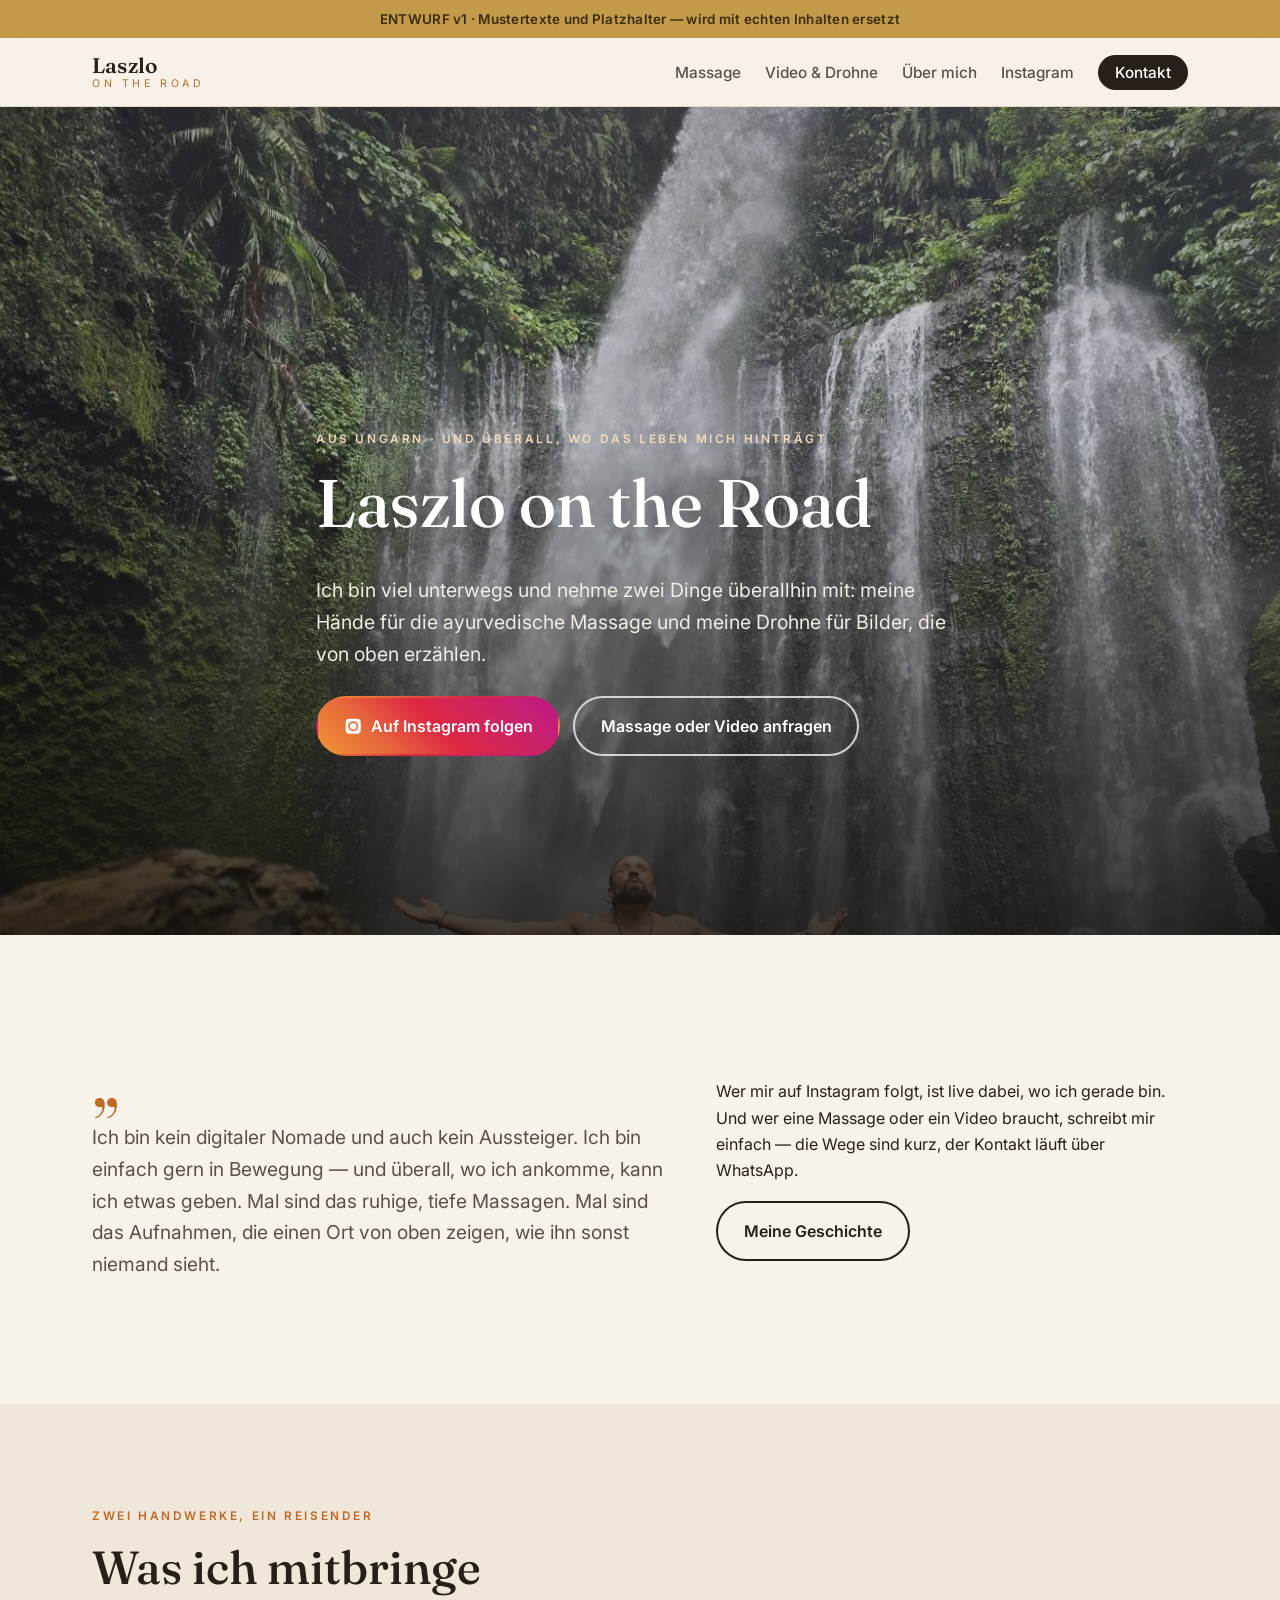
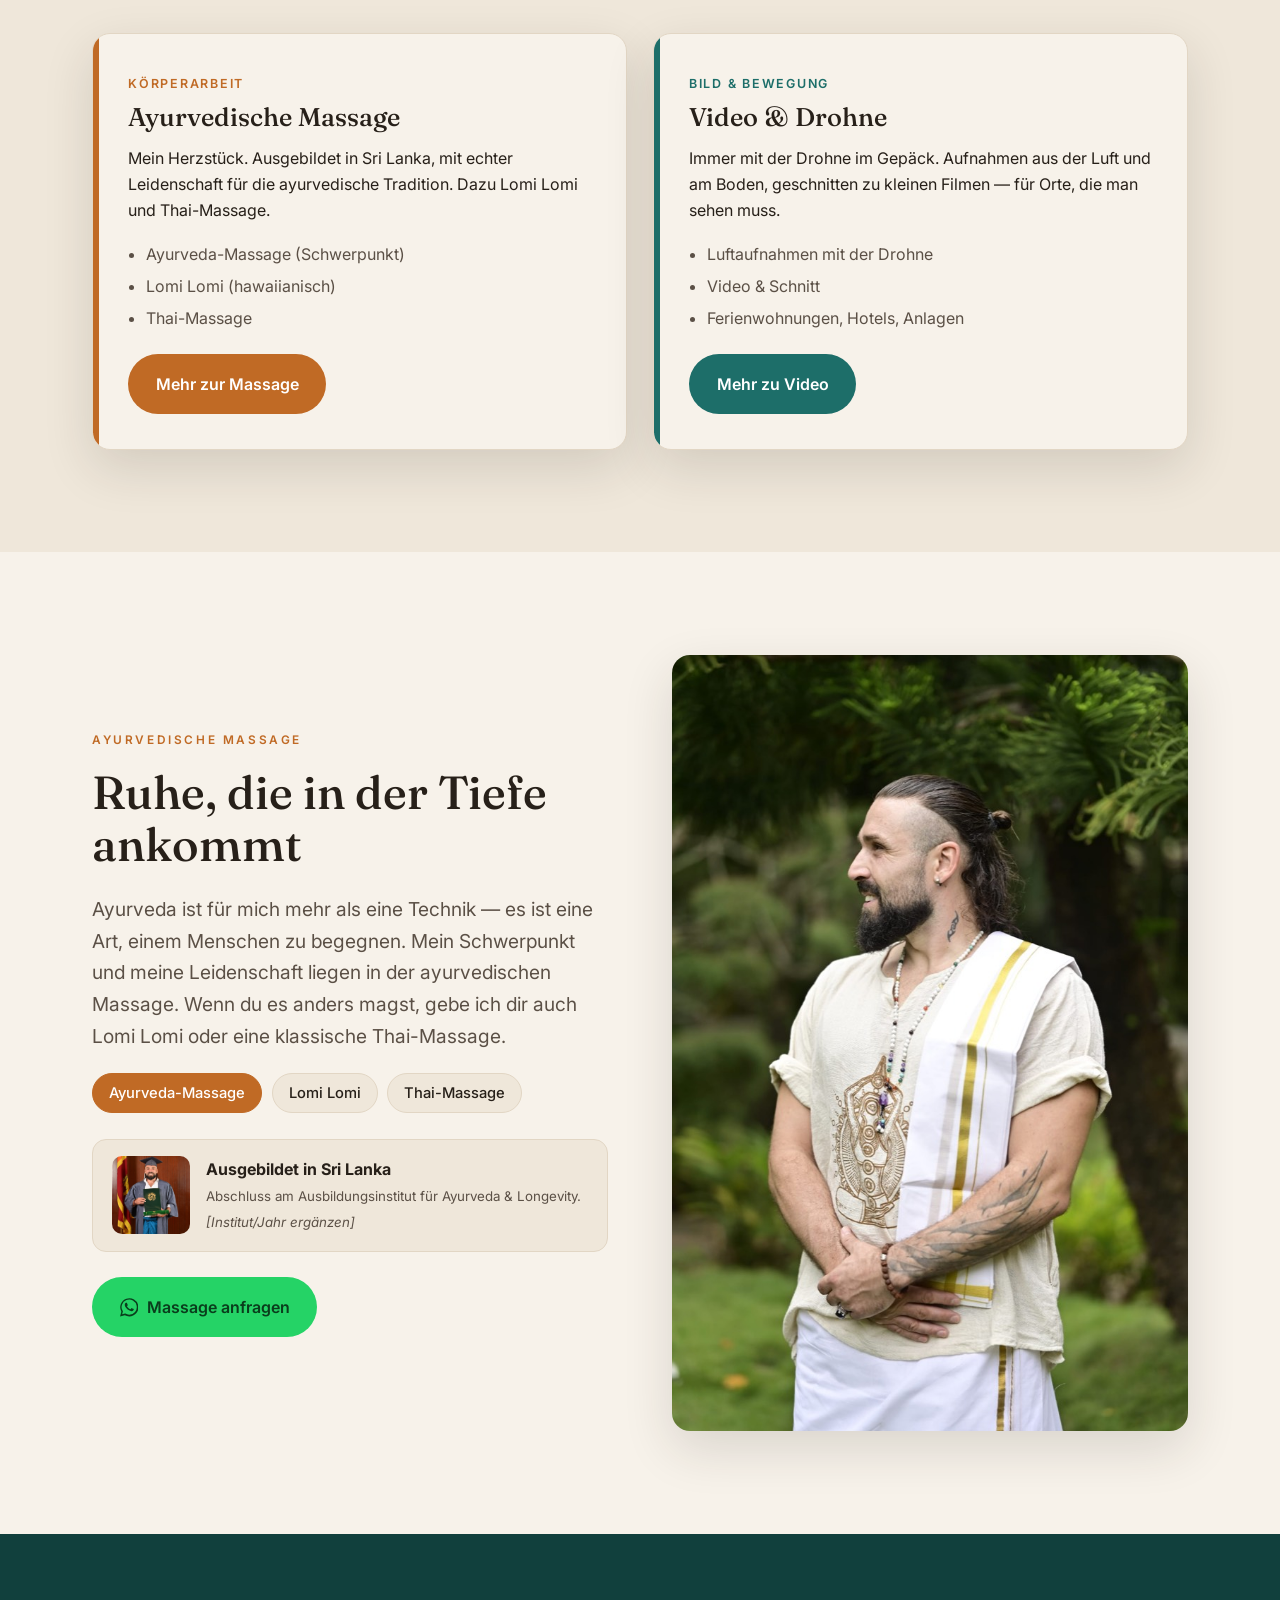
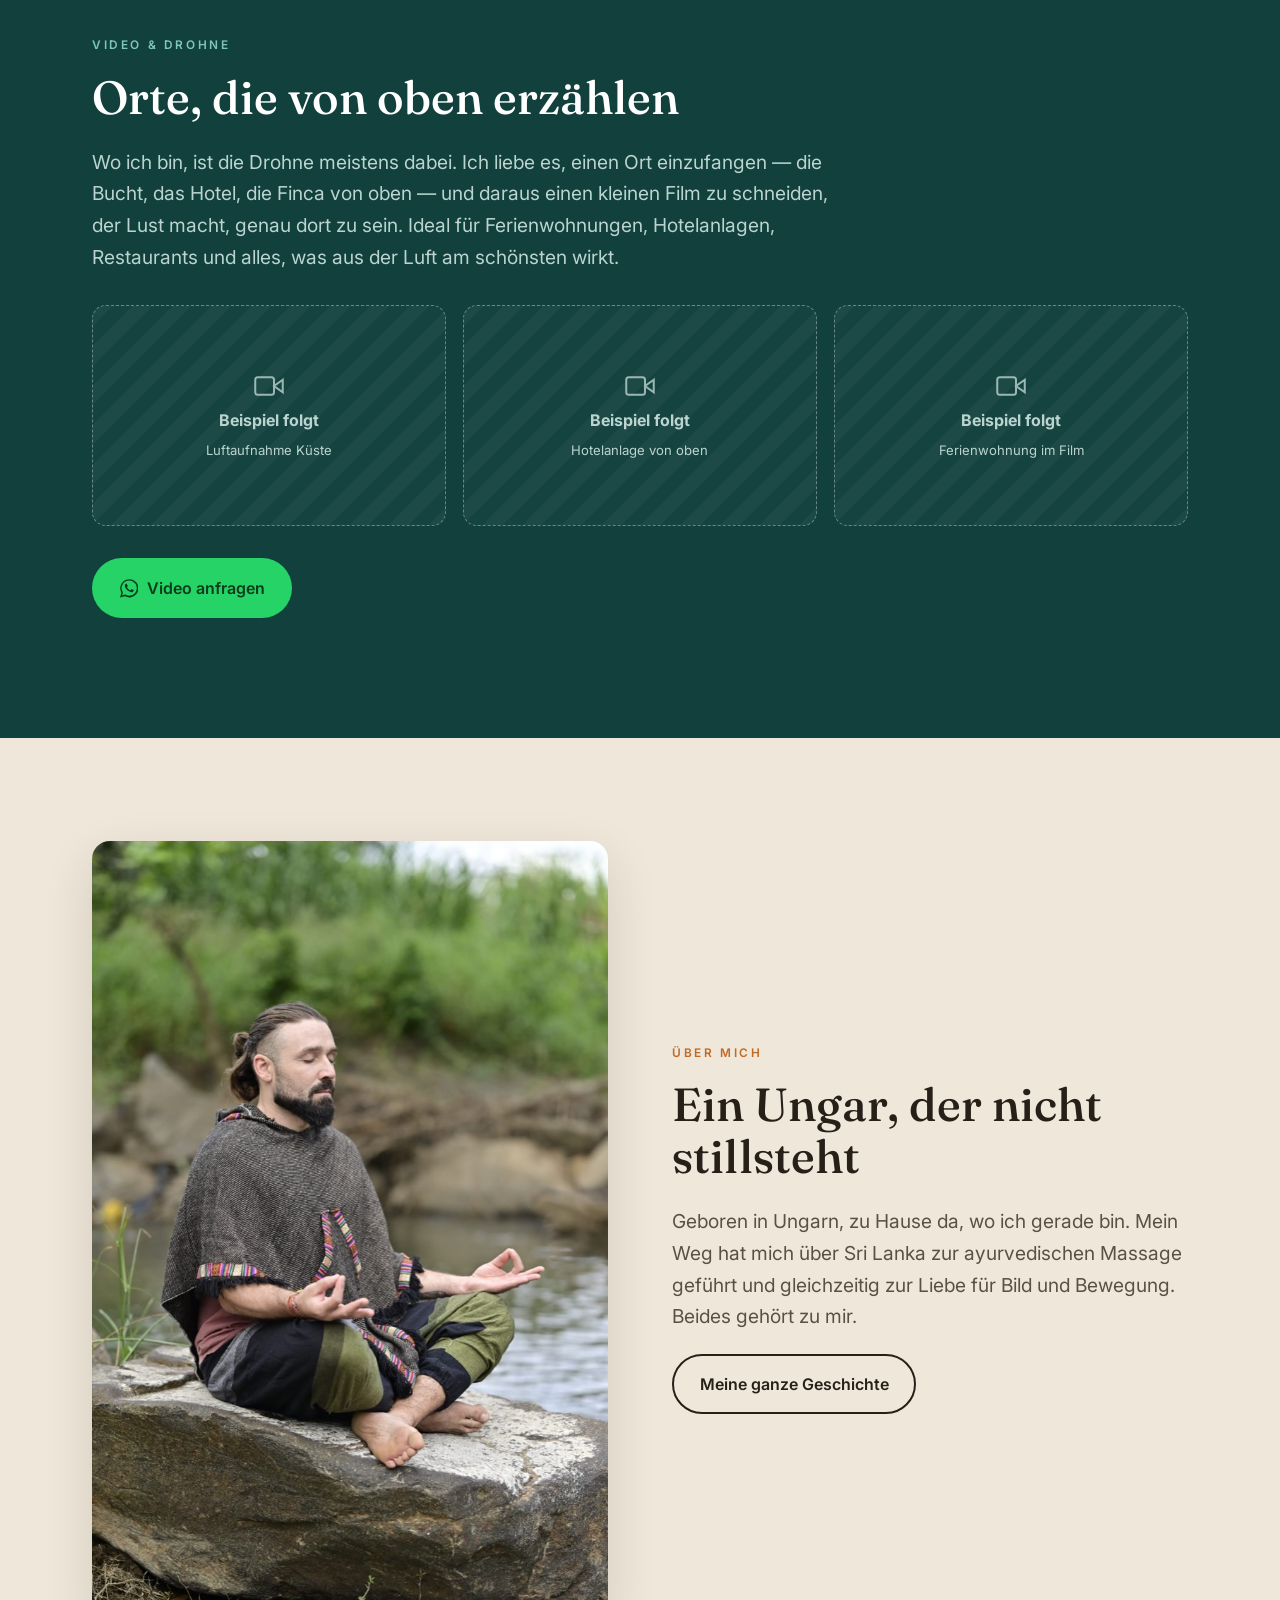
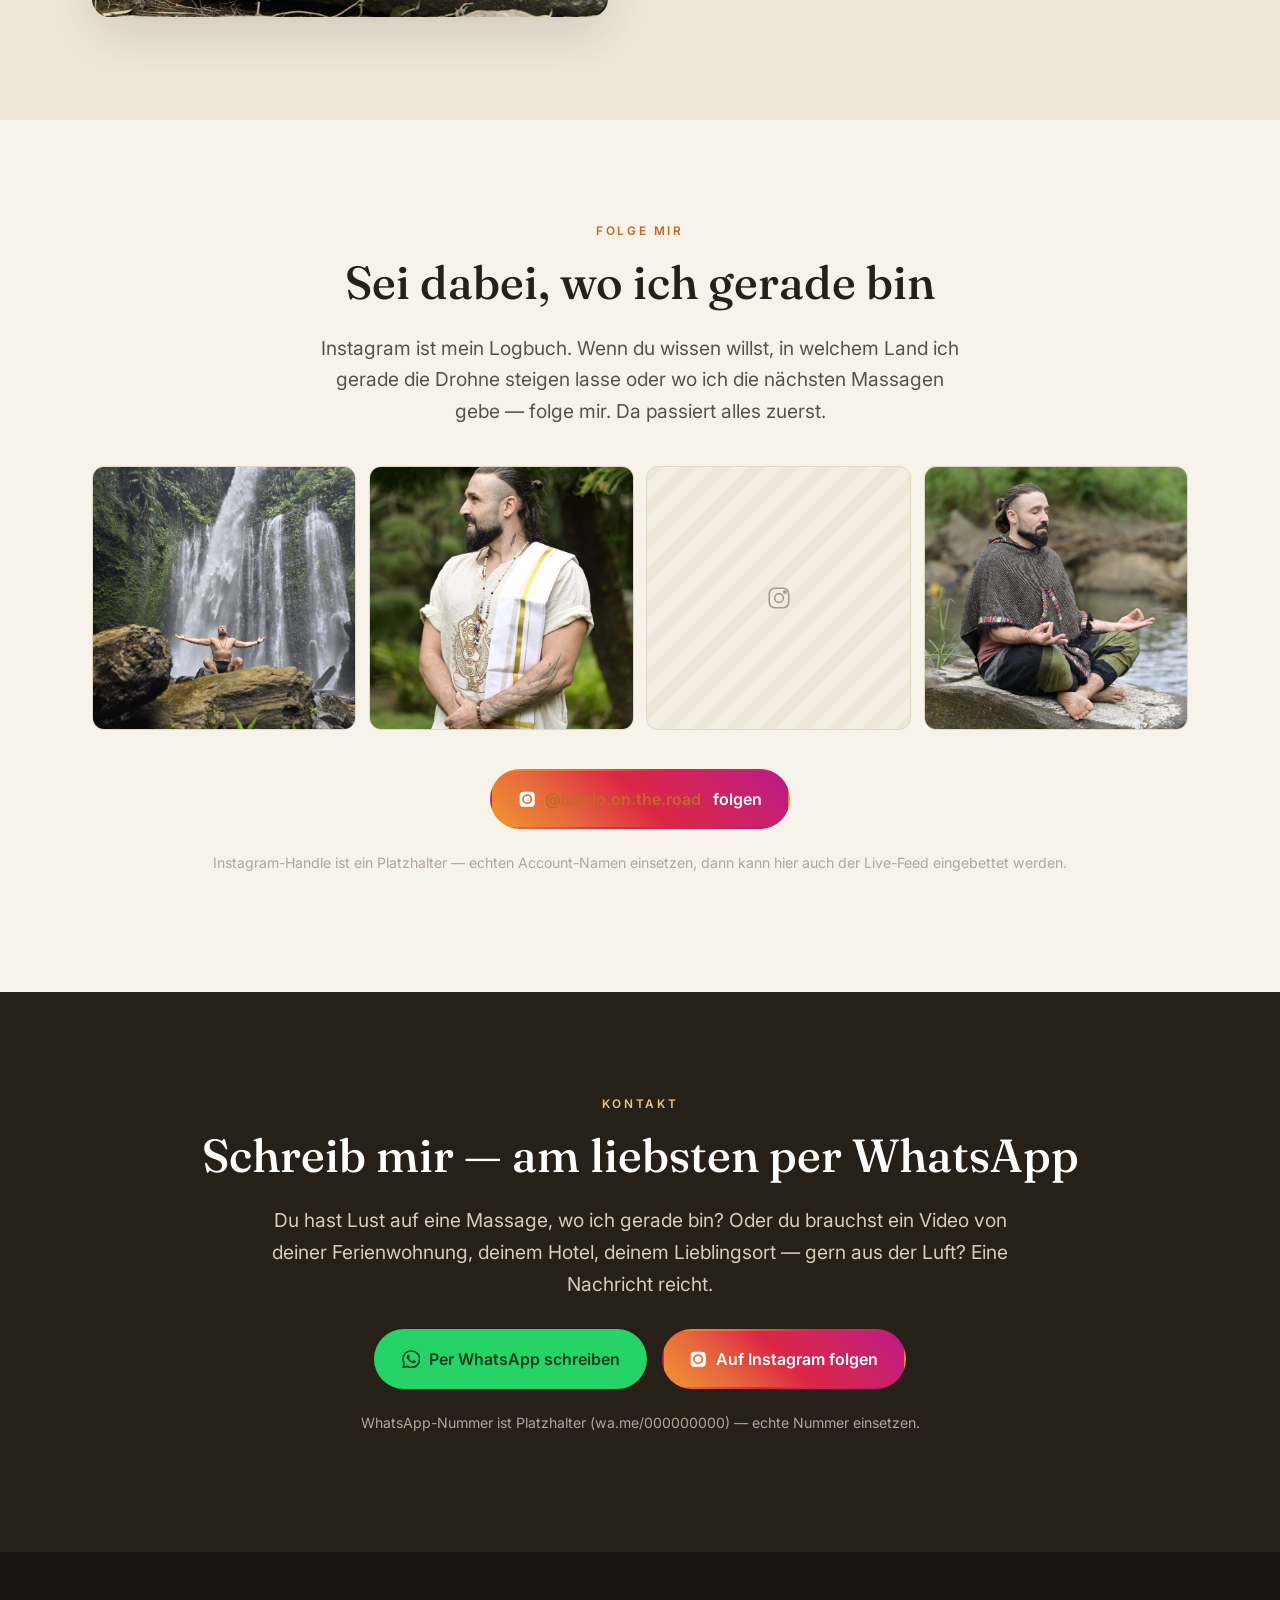
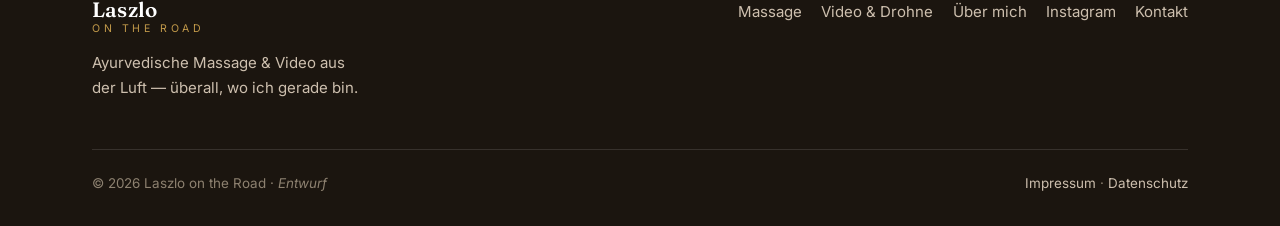
==== index.html @ 4c255ee9 "Laszlo on the Road — Website-Entwurf v1 (Mustertexte, 5 Bilder verteilt)" ====
<!DOCTYPE html>
<html lang="de">
<head>
<meta charset="UTF-8">
<meta name="viewport" content="width=device-width, initial-scale=1.0">
<title>Laszlo on the Road — Ayurveda-Massage & Video aus der Luft</title>
<meta name="description" content="Laszlo ist viel unterwegs und bringt zwei Handwerke mit: ayurvedische Massage und Video- und Drohnenaufnahmen. Wo immer er gerade ist, kannst du buchen.">
<link rel="preconnect" href="https://fonts.googleapis.com">
<link rel="preconnect" href="https://fonts.gstatic.com" crossorigin>
<link href="https://fonts.googleapis.com/css2?family=Fraunces:opsz,wght@9..144,400;9..144,500;9..144,600&family=Inter:wght@400;500;600;700&display=swap" rel="stylesheet">
<link rel="stylesheet" href="assets/styles.css">
</head>
<body>

<div class="draft-banner">ENTWURF v1 · Mustertexte und Platzhalter — wird mit echten Inhalten ersetzt</div>

<header class="site-header">
  <nav class="nav container">
    <a class="brand" href="index.html">
      <b>Laszlo</b><span>on the road</span>
    </a>
    <button class="nav-toggle" aria-label="Menü öffnen" aria-expanded="false">
      <span></span><span></span><span></span>
    </button>
    <ul class="nav-links">
      <li><a href="#massage">Massage</a></li>
      <li><a href="#video">Video &amp; Drohne</a></li>
      <li><a href="ueber-mich.html">Über mich</a></li>
      <li><a href="#instagram">Instagram</a></li>
      <li><a class="nav-cta" href="#kontakt">Kontakt</a></li>
    </ul>
  </nav>
</header>

<!-- ============ HERO ============ -->
<section class="hero">
  <div class="hero-inner container">
    <span class="eyebrow">Aus Ungarn · und überall, wo das Leben mich hinträgt</span>
    <h1>Laszlo on the Road</h1>
    <p>Ich bin viel unterwegs und nehme zwei Dinge überallhin mit: meine Hände für die ayurvedische Massage und meine Drohne für Bilder, die von oben erzählen.</p>
    <div class="hero-cta">
      <a class="btn btn-ig" href="#instagram">
        <svg viewBox="0 0 24 24" fill="currentColor"><path d="M12 2.2c3.2 0 3.6 0 4.9.07 1.2.06 1.8.25 2.2.42.6.22 1 .48 1.4.9.42.4.68.8.9 1.4.17.4.36 1 .42 2.2.06 1.3.07 1.7.07 4.9s0 3.6-.07 4.9c-.06 1.2-.25 1.8-.42 2.2-.22.6-.48 1-.9 1.4-.4.42-.8.68-1.4.9-.4.17-1 .36-2.2.42-1.3.06-1.7.07-4.9.07s-3.6 0-4.9-.07c-1.2-.06-1.8-.25-2.2-.42-.6-.22-1-.48-1.4-.9-.42-.4-.68-.8-.9-1.4-.17-.4-.36-1-.42-2.2C2.2 15.6 2.2 15.2 2.2 12s0-3.6.07-4.9c.06-1.2.25-1.8.42-2.2.22-.6.48-1 .9-1.4.4-.42.8-.68 1.4-.9.4-.17 1-.36 2.2-.42C8.4 2.2 8.8 2.2 12 2.2zm0 3.2A6.6 6.6 0 1 0 18.6 12 6.6 6.6 0 0 0 12 5.4zm0 10.9A4.3 4.3 0 1 1 16.3 12 4.3 4.3 0 0 1 12 16.3zm6.8-11.2a1.54 1.54 0 1 1-1.54-1.54 1.54 1.54 0 0 1 1.54 1.54z"/></svg>
        Auf Instagram folgen
      </a>
      <a class="btn btn-ghost light" href="#kontakt">Massage oder Video anfragen</a>
    </div>
  </div>
</section>

<!-- ============ INTRO ============ -->
<section class="intro">
  <div class="container">
    <div>
      <div class="intro-mark">„</div>
      <p class="lead">Ich bin kein digitaler Nomade und auch kein Aussteiger. Ich bin einfach gern in Bewegung — und überall, wo ich ankomme, kann ich etwas geben. Mal sind das ruhige, tiefe Massagen. Mal sind das Aufnahmen, die einen Ort von oben zeigen, wie ihn sonst niemand sieht.</p>
    </div>
    <div>
      <p>Wer mir auf Instagram folgt, ist live dabei, wo ich gerade bin. Und wer eine Massage oder ein Video braucht, schreibt mir einfach — die Wege sind kurz, der Kontakt läuft über WhatsApp.</p>
      <a class="btn btn-ghost" href="ueber-mich.html">Meine Geschichte</a>
    </div>
  </div>
</section>

<!-- ============ PILLARS ============ -->
<section class="pillars">
  <div class="container">
    <span class="eyebrow">Zwei Handwerke, ein Reisender</span>
    <h2>Was ich mitbringe</h2>
    <div class="pillar-grid">
      <div class="pillar massage">
        <span class="tag">Körperarbeit</span>
        <h3>Ayurvedische Massage</h3>
        <p>Mein Herzstück. Ausgebildet in Sri Lanka, mit echter Leidenschaft für die ayurvedische Tradition. Dazu Lomi Lomi und Thai-Massage.</p>
        <ul>
          <li>Ayurveda-Massage (Schwerpunkt)</li>
          <li>Lomi Lomi (hawaiianisch)</li>
          <li>Thai-Massage</li>
        </ul>
        <a class="btn btn-amber" href="#massage">Mehr zur Massage</a>
      </div>
      <div class="pillar video">
        <span class="tag">Bild &amp; Bewegung</span>
        <h3>Video &amp; Drohne</h3>
        <p>Immer mit der Drohne im Gepäck. Aufnahmen aus der Luft und am Boden, geschnitten zu kleinen Filmen — für Orte, die man sehen muss.</p>
        <ul>
          <li>Luftaufnahmen mit der Drohne</li>
          <li>Video &amp; Schnitt</li>
          <li>Ferienwohnungen, Hotels, Anlagen</li>
        </ul>
        <a class="btn btn-teal" href="#video">Mehr zu Video</a>
      </div>
    </div>
  </div>
</section>

<!-- ============ MASSAGE ============ -->
<section class="section-massage" id="massage">
  <div class="container">
    <div class="media-row">
      <div class="media-text">
        <span class="eyebrow">Ayurvedische Massage</span>
        <h2>Ruhe, die in der Tiefe ankommt</h2>
        <p class="lead">Ayurveda ist für mich mehr als eine Technik — es ist eine Art, einem Menschen zu begegnen. Mein Schwerpunkt und meine Leidenschaft liegen in der ayurvedischen Massage. Wenn du es anders magst, gebe ich dir auch Lomi Lomi oder eine klassische Thai-Massage.</p>
        <div class="treatments">
          <span class="chip lead-chip">Ayurveda-Massage</span>
          <span class="chip">Lomi Lomi</span>
          <span class="chip">Thai-Massage</span>
        </div>
        <div class="credential">
          <img src="assets/img/ayurveda-diplom.jpg" alt="Laszlo mit Ayurveda-Diplom in Sri Lanka">
          <div>
            <b>Ausgebildet in Sri Lanka</b>
            <small>Abschluss am Ausbildungsinstitut für Ayurveda &amp; Longevity. <em>[Institut/Jahr ergänzen]</em></small>
          </div>
        </div>
        <p style="margin-top:1.6rem">
          <a class="btn btn-wa" href="#kontakt">
            <svg viewBox="0 0 24 24" fill="currentColor"><path d="M.06 24l1.7-6.2A11.86 11.86 0 1 1 12 24a11.9 11.9 0 0 1-5.7-1.45L.06 24zM6.6 20.1l.37.22a9.86 9.86 0 0 0 5.03 1.38 9.9 9.9 0 1 0-8.4-4.65l.24.38-1 3.66 3.76-.99zM18 14.5c-.07-.12-.26-.19-.55-.33s-1.7-.84-1.97-.94-.46-.14-.65.14-.74.94-.9 1.13-.34.21-.63.07a8.1 8.1 0 0 1-2.39-1.47 9 9 0 0 1-1.65-2.06c-.17-.3 0-.46.13-.6s.3-.34.44-.51a2 2 0 0 0 .3-.5.55.55 0 0 0-.03-.52c-.07-.14-.65-1.57-.9-2.15s-.47-.48-.65-.49h-.56a1.06 1.06 0 0 0-.77.36 3.25 3.25 0 0 0-1 2.41 5.64 5.64 0 0 0 1.18 3 12.9 12.9 0 0 0 4.94 4.37 16.6 16.6 0 0 0 1.65.61 4 4 0 0 0 1.82.11 2.98 2.98 0 0 0 1.95-1.37 2.42 2.42 0 0 0 .17-1.38z"/></svg>
            Massage anfragen
          </a>
        </p>
      </div>
      <div class="media-img">
        <img src="assets/img/ayurveda-portrait.jpg" alt="Laszlo in traditioneller ayurvedischer Kleidung im Garten">
      </div>
    </div>
  </div>
</section>

<!-- ============ VIDEO & DROHNE ============ -->
<section class="section-video" id="video">
  <div class="container">
    <span class="eyebrow">Video &amp; Drohne</span>
    <h2>Orte, die von oben erzählen</h2>
    <p class="lead">Wo ich bin, ist die Drohne meistens dabei. Ich liebe es, einen Ort einzufangen — die Bucht, das Hotel, die Finca von oben — und daraus einen kleinen Film zu schneiden, der Lust macht, genau dort zu sein. Ideal für Ferienwohnungen, Hotelanlagen, Restaurants und alles, was aus der Luft am schönsten wirkt.</p>
    <div class="examples">
      <div class="example">
        <svg viewBox="0 0 24 24" fill="none" stroke="currentColor" stroke-width="1.6"><path d="M23 7l-7 5 7 5V7z"/><rect x="1" y="5" width="15" height="14" rx="2"/></svg>
        <b>Beispiel folgt</b>
        <small>Luftaufnahme Küste</small>
      </div>
      <div class="example">
        <svg viewBox="0 0 24 24" fill="none" stroke="currentColor" stroke-width="1.6"><path d="M23 7l-7 5 7 5V7z"/><rect x="1" y="5" width="15" height="14" rx="2"/></svg>
        <b>Beispiel folgt</b>
        <small>Hotelanlage von oben</small>
      </div>
      <div class="example">
        <svg viewBox="0 0 24 24" fill="none" stroke="currentColor" stroke-width="1.6"><path d="M23 7l-7 5 7 5V7z"/><rect x="1" y="5" width="15" height="14" rx="2"/></svg>
        <b>Beispiel folgt</b>
        <small>Ferienwohnung im Film</small>
      </div>
    </div>
    <p style="margin-top:2rem">
      <a class="btn btn-wa" href="#kontakt">
        <svg viewBox="0 0 24 24" fill="currentColor"><path d="M.06 24l1.7-6.2A11.86 11.86 0 1 1 12 24a11.9 11.9 0 0 1-5.7-1.45L.06 24zM6.6 20.1l.37.22a9.86 9.86 0 0 0 5.03 1.38 9.9 9.9 0 1 0-8.4-4.65l.24.38-1 3.66 3.76-.99zM18 14.5c-.07-.12-.26-.19-.55-.33s-1.7-.84-1.97-.94-.46-.14-.65.14-.74.94-.9 1.13-.34.21-.63.07a8.1 8.1 0 0 1-2.39-1.47 9 9 0 0 1-1.65-2.06c-.17-.3 0-.46.13-.6s.3-.34.44-.51a2 2 0 0 0 .3-.5.55.55 0 0 0-.03-.52c-.07-.14-.65-1.57-.9-2.15s-.47-.48-.65-.49h-.56a1.06 1.06 0 0 0-.77.36 3.25 3.25 0 0 0-1 2.41 5.64 5.64 0 0 0 1.18 3 12.9 12.9 0 0 0 4.94 4.37 16.6 16.6 0 0 0 1.65.61 4 4 0 0 0 1.82.11 2.98 2.98 0 0 0 1.95-1.37 2.42 2.42 0 0 0 .17-1.38z"/></svg>
        Video anfragen
      </a>
    </p>
  </div>
</section>

<!-- ============ ÜBER MICH TEASER ============ -->
<section class="section-about">
  <div class="container">
    <div class="media-row flip">
      <div class="media-text">
        <span class="eyebrow">Über mich</span>
        <h2>Ein Ungar, der nicht stillsteht</h2>
        <p class="lead">Geboren in Ungarn, zu Hause da, wo ich gerade bin. Mein Weg hat mich über Sri Lanka zur ayurvedischen Massage geführt und gleichzeitig zur Liebe für Bild und Bewegung. Beides gehört zu mir.</p>
        <a class="btn btn-ghost" href="ueber-mich.html">Meine ganze Geschichte</a>
      </div>
      <div class="media-img">
        <img src="assets/img/meditation.jpg" alt="Laszlo in Meditation am Wasser">
      </div>
    </div>
  </div>
</section>

<!-- ============ INSTAGRAM ============ -->
<section class="section-ig" id="instagram">
  <div class="container">
    <div class="ig-head">
      <span class="eyebrow">Folge mir</span>
      <h2>Sei dabei, wo ich gerade bin</h2>
      <p class="lead" style="margin:0 auto">Instagram ist mein Logbuch. Wenn du wissen willst, in welchem Land ich gerade die Drohne steigen lasse oder wo ich die nächsten Massagen gebe — folge mir. Da passiert alles zuerst.</p>
    </div>
    <div class="ig-grid">
      <div class="ig-tile"><img src="assets/img/hero-wasserfall.jpg" alt="Laszlo am Wasserfall"></div>
      <div class="ig-tile"><img src="assets/img/ayurveda-portrait.jpg" alt="Laszlo in ayurvedischer Kleidung"></div>
      <div class="ig-tile placeholder"><svg viewBox="0 0 24 24" fill="none" stroke="currentColor" stroke-width="1.5"><rect x="3" y="3" width="18" height="18" rx="5"/><circle cx="12" cy="12" r="4"/><circle cx="17.5" cy="6.5" r="1.2" fill="currentColor"/></svg></div>
      <div class="ig-tile"><img src="assets/img/meditation.jpg" alt="Laszlo in Meditation"></div>
    </div>
    <a class="btn btn-ig" href="https://instagram.com/" target="_blank" rel="noopener">
      <svg viewBox="0 0 24 24" fill="currentColor"><path d="M12 2.2c3.2 0 3.6 0 4.9.07 1.2.06 1.8.25 2.2.42.6.22 1 .48 1.4.9.42.4.68.8.9 1.4.17.4.36 1 .42 2.2.06 1.3.07 1.7.07 4.9s0 3.6-.07 4.9c-.06 1.2-.25 1.8-.42 2.2-.22.6-.48 1-.9 1.4-.4.42-.8.68-1.4.9-.4.17-1 .36-2.2.42-1.3.06-1.7.07-4.9.07s-3.6 0-4.9-.07c-1.2-.06-1.8-.25-2.2-.42-.6-.22-1-.48-1.4-.9-.42-.4-.68-.8-.9-1.4-.17-.4-.36-1-.42-2.2C2.2 15.6 2.2 15.2 2.2 12s0-3.6.07-4.9c.06-1.2.25-1.8.42-2.2.22-.6.48-1 .9-1.4.4-.42.8-.68 1.4-.9.4-.17 1-.36 2.2-.42C8.4 2.2 8.8 2.2 12 2.2zm0 3.2A6.6 6.6 0 1 0 18.6 12 6.6 6.6 0 0 0 12 5.4zm0 10.9A4.3 4.3 0 1 1 16.3 12 4.3 4.3 0 0 1 12 16.3zm6.8-11.2a1.54 1.54 0 1 1-1.54-1.54 1.54 1.54 0 0 1 1.54 1.54z"/></svg>
      <span class="handle">@laszlo.on.the.road</span> &nbsp;folgen
    </a>
    <p class="contact-note">Instagram-Handle ist ein Platzhalter — echten Account-Namen einsetzen, dann kann hier auch der Live-Feed eingebettet werden.</p>
  </div>
</section>

<!-- ============ KONTAKT ============ -->
<section class="section-contact" id="kontakt">
  <div class="container">
    <span class="eyebrow" style="color:#e7c08e">Kontakt</span>
    <h2>Schreib mir — am liebsten per WhatsApp</h2>
    <p class="lead">Du hast Lust auf eine Massage, wo ich gerade bin? Oder du brauchst ein Video von deiner Ferienwohnung, deinem Hotel, deinem Lieblingsort — gern aus der Luft? Eine Nachricht reicht.</p>
    <div class="contact-actions">
      <a class="btn btn-wa" href="https://wa.me/000000000" target="_blank" rel="noopener">
        <svg viewBox="0 0 24 24" fill="currentColor"><path d="M.06 24l1.7-6.2A11.86 11.86 0 1 1 12 24a11.9 11.9 0 0 1-5.7-1.45L.06 24zM6.6 20.1l.37.22a9.86 9.86 0 0 0 5.03 1.38 9.9 9.9 0 1 0-8.4-4.65l.24.38-1 3.66 3.76-.99zM18 14.5c-.07-.12-.26-.19-.55-.33s-1.7-.84-1.97-.94-.46-.14-.65.14-.74.94-.9 1.13-.34.21-.63.07a8.1 8.1 0 0 1-2.39-1.47 9 9 0 0 1-1.65-2.06c-.17-.3 0-.46.13-.6s.3-.34.44-.51a2 2 0 0 0 .3-.5.55.55 0 0 0-.03-.52c-.07-.14-.65-1.57-.9-2.15s-.47-.48-.65-.49h-.56a1.06 1.06 0 0 0-.77.36 3.25 3.25 0 0 0-1 2.41 5.64 5.64 0 0 0 1.18 3 12.9 12.9 0 0 0 4.94 4.37 16.6 16.6 0 0 0 1.65.61 4 4 0 0 0 1.82.11 2.98 2.98 0 0 0 1.95-1.37 2.42 2.42 0 0 0 .17-1.38z"/></svg>
        Per WhatsApp schreiben
      </a>
      <a class="btn btn-ig" href="https://instagram.com/" target="_blank" rel="noopener">
        <svg viewBox="0 0 24 24" fill="currentColor"><path d="M12 2.2c3.2 0 3.6 0 4.9.07 1.2.06 1.8.25 2.2.42.6.22 1 .48 1.4.9.42.4.68.8.9 1.4.17.4.36 1 .42 2.2.06 1.3.07 1.7.07 4.9s0 3.6-.07 4.9c-.06 1.2-.25 1.8-.42 2.2-.22.6-.48 1-.9 1.4-.4.42-.8.68-1.4.9-.4.17-1 .36-2.2.42-1.3.06-1.7.07-4.9.07s-3.6 0-4.9-.07c-1.2-.06-1.8-.25-2.2-.42-.6-.22-1-.48-1.4-.9-.42-.4-.68-.8-.9-1.4-.17-.4-.36-1-.42-2.2C2.2 15.6 2.2 15.2 2.2 12s0-3.6.07-4.9c.06-1.2.25-1.8.42-2.2.22-.6.48-1 .9-1.4.4-.42.8-.68 1.4-.9.4-.17 1-.36 2.2-.42C8.4 2.2 8.8 2.2 12 2.2zm0 3.2A6.6 6.6 0 1 0 18.6 12 6.6 6.6 0 0 0 12 5.4zm0 10.9A4.3 4.3 0 1 1 16.3 12 4.3 4.3 0 0 1 12 16.3zm6.8-11.2a1.54 1.54 0 1 1-1.54-1.54 1.54 1.54 0 0 1 1.54 1.54z"/></svg>
        Auf Instagram folgen
      </a>
    </div>
    <p class="contact-note">WhatsApp-Nummer ist Platzhalter (wa.me/000000000) — echte Nummer einsetzen.</p>
  </div>
</section>

<!-- ============ FOOTER ============ -->
<footer class="site-footer">
  <div class="container">
    <div class="footer-grid">
      <div>
        <a class="brand" href="index.html" style="color:#fff">
          <b style="font-size:1.3rem">Laszlo</b><span style="color:var(--gold)">on the road</span>
        </a>
        <p style="margin-top:1rem;max-width:30ch">Ayurvedische Massage &amp; Video aus der Luft — überall, wo ich gerade bin.</p>
      </div>
      <ul class="footer-nav">
        <li><a href="#massage">Massage</a></li>
        <li><a href="#video">Video &amp; Drohne</a></li>
        <li><a href="ueber-mich.html">Über mich</a></li>
        <li><a href="#instagram">Instagram</a></li>
        <li><a href="#kontakt">Kontakt</a></li>
      </ul>
    </div>
    <div class="footer-bottom">
      <span>© 2026 Laszlo on the Road · <em>Entwurf</em></span>
      <span><a href="impressum.html">Impressum</a> · <a href="datenschutz.html">Datenschutz</a></span>
    </div>
  </div>
</footer>

<script>
  const toggle = document.querySelector('.nav-toggle');
  const links = document.querySelector('.nav-links');
  toggle.addEventListener('click', () => {
    const open = links.classList.toggle('open');
    toggle.setAttribute('aria-expanded', open);
  });
  links.querySelectorAll('a').forEach(a => a.addEventListener('click', () => links.classList.remove('open')));
</script>
</body>
</html>
---- assets/styles.css ----
/* =========================================================
   Laszlo on the Road — Entwurf v1
   Farbwelt: Creme / Ink / Amber (Massage) / Teal (Video & Drohne)
   Fonts via Google Fonts (vor Live-Gang lokal hosten — DSGVO).
   ========================================================= */

:root{
  --creme:#f7f2ea;
  --creme-2:#efe7da;
  --ink:#272019;
  --ink-soft:#5b5046;
  --line:#e2d6c4;
  --amber:#c06a25;       /* Massage / Ayurveda */
  --amber-dark:#9d5419;
  --teal:#1d6e69;        /* Video & Drohne */
  --teal-dark:#14534f;
  --gold:#c39a4a;
  --wa:#25d366;          /* WhatsApp */
  --shadow:0 18px 50px rgba(39,32,25,.14);
  --radius:18px;
  --maxw:1140px;
  --font-display:"Fraunces", Georgia, "Times New Roman", serif;
  --font-body:"Inter", system-ui, -apple-system, "Segoe UI", sans-serif;
}

*{box-sizing:border-box}
html{scroll-behavior:smooth}
body{
  margin:0;
  font-family:var(--font-body);
  color:var(--ink);
  background:var(--creme);
  line-height:1.65;
  -webkit-font-smoothing:antialiased;
}
img{max-width:100%;display:block}
a{color:inherit}
h1,h2,h3{font-family:var(--font-display);font-weight:500;line-height:1.12;margin:0 0 .5em}
h1{font-size:clamp(2.4rem,6vw,4.2rem)}
h2{font-size:clamp(1.9rem,4vw,2.9rem)}
h3{font-size:1.3rem}
p{margin:0 0 1.1em}
.container{max-width:var(--maxw);margin:0 auto;padding:0 22px}
.eyebrow{
  font-family:var(--font-body);
  text-transform:uppercase;letter-spacing:.22em;font-size:.74rem;font-weight:600;
  color:var(--amber);margin-bottom:1rem;display:block;
}
.eyebrow.teal{color:var(--teal)}
section{padding:clamp(3.5rem,8vw,6.5rem) 0}
.lead{font-size:1.2rem;color:var(--ink-soft);max-width:62ch}

/* ---------- Buttons ---------- */
.btn{
  display:inline-flex;align-items:center;gap:.55rem;
  padding:.92rem 1.6rem;border-radius:999px;
  font-weight:600;font-size:1rem;text-decoration:none;
  border:2px solid transparent;cursor:pointer;transition:.18s ease;
}
.btn svg{width:1.15em;height:1.15em;flex:none}
.btn-primary{background:var(--ink);color:#fff}
.btn-primary:hover{transform:translateY(-2px);background:#000}
.btn-ghost{border-color:var(--ink);color:var(--ink)}
.btn-ghost:hover{background:var(--ink);color:#fff}
.btn-ghost.light{border-color:rgba(255,255,255,.75);color:#fff}
.btn-ghost.light:hover{background:#fff;color:var(--ink)}
.btn-ig{
  background:linear-gradient(45deg,#f09433,#e6683c 25%,#dc2743 50%,#cc2366 75%,#bc1888);
  color:#fff;
}
.btn-ig:hover{transform:translateY(-2px);filter:brightness(1.06)}
.btn-wa{background:var(--wa);color:#0a3d1c}
.btn-wa:hover{transform:translateY(-2px);filter:brightness(1.03)}
.btn-amber{background:var(--amber);color:#fff}
.btn-amber:hover{transform:translateY(-2px);background:var(--amber-dark)}
.btn-teal{background:var(--teal);color:#fff}
.btn-teal:hover{transform:translateY(-2px);background:var(--teal-dark)}

/* ---------- Header ---------- */
.site-header{
  position:sticky;top:0;z-index:50;
  background:rgba(247,242,234,.86);backdrop-filter:blur(10px);
  border-bottom:1px solid var(--line);
}
.nav{display:flex;align-items:center;justify-content:space-between;height:68px}
.brand{display:flex;flex-direction:column;text-decoration:none;line-height:1}
.brand b{font-family:var(--font-display);font-size:1.32rem;font-weight:600;letter-spacing:.01em}
.brand span{font-size:.66rem;text-transform:uppercase;letter-spacing:.34em;color:var(--amber);margin-top:3px}
.nav-links{display:flex;align-items:center;gap:1.5rem;list-style:none;margin:0;padding:0}
.nav-links a{text-decoration:none;font-weight:500;font-size:.96rem;color:var(--ink-soft);transition:.15s}
.nav-links a:hover{color:var(--ink)}
.nav-links .nav-cta{
  color:#fff;background:var(--ink);padding:.5rem 1.05rem;border-radius:999px;
}
.nav-links .nav-cta:hover{color:#fff;background:#000}
.nav-toggle{display:none;background:none;border:0;cursor:pointer;padding:8px}
.nav-toggle span{display:block;width:26px;height:2px;background:var(--ink);margin:5px 0;transition:.2s}

/* ---------- Hero ---------- */
.hero{
  position:relative;min-height:92vh;display:flex;align-items:flex-end;
  color:#fff;overflow:hidden;
}
.hero::before{
  content:"";position:absolute;inset:0;
  background:url("img/hero-wasserfall.jpg") center 28%/cover no-repeat;
  transform:scale(1.02);
}
.hero::after{
  content:"";position:absolute;inset:0;
  background:linear-gradient(180deg,rgba(20,16,12,.30) 0%,rgba(20,16,12,.18) 38%,rgba(20,16,12,.82) 100%);
}
.hero-inner{position:relative;z-index:2;padding-bottom:clamp(2.5rem,6vw,5rem);max-width:760px}
.hero .eyebrow{color:#f3d9b8}
.hero h1{color:#fff;text-shadow:0 2px 30px rgba(0,0,0,.35)}
.hero p{font-size:1.22rem;color:#f3ece2;max-width:54ch}
.hero-cta{display:flex;flex-wrap:wrap;gap:.8rem;margin-top:1.6rem}

/* ---------- Intro ---------- */
.intro{background:var(--creme)}
.intro .container{display:grid;grid-template-columns:1.1fr .9fr;gap:3rem;align-items:center}
.intro-mark{
  font-family:var(--font-display);font-size:clamp(3rem,7vw,5rem);
  color:var(--amber);line-height:1;margin-bottom:.3rem;
}

/* ---------- Pillars ---------- */
.pillars{background:var(--creme-2)}
.pillar-grid{display:grid;grid-template-columns:1fr 1fr;gap:1.6rem;margin-top:2.4rem}
.pillar{
  background:var(--creme);border-radius:var(--radius);padding:2.2rem;
  border:1px solid var(--line);box-shadow:var(--shadow);position:relative;overflow:hidden;
}
.pillar::before{content:"";position:absolute;left:0;top:0;bottom:0;width:6px}
.pillar.massage::before{background:var(--amber)}
.pillar.video::before{background:var(--teal)}
.pillar .tag{font-size:.78rem;font-weight:600;text-transform:uppercase;letter-spacing:.14em}
.pillar.massage .tag{color:var(--amber)}
.pillar.video .tag{color:var(--teal)}
.pillar h3{font-size:1.6rem;margin-top:.5rem}
.pillar ul{margin:.2rem 0 1.4rem;padding-left:1.1rem;color:var(--ink-soft)}
.pillar ul li{margin-bottom:.35rem}

/* ---------- Media rows ---------- */
.media-row{display:grid;grid-template-columns:1fr 1fr;gap:clamp(2rem,5vw,4rem);align-items:center}
.media-row.flip .media-text{order:2}
.media-img{border-radius:var(--radius);overflow:hidden;box-shadow:var(--shadow)}
.media-img img{width:100%;height:100%;object-fit:cover}
.section-massage{background:var(--creme)}
.section-video{background:#11403d;color:#eaf3f1}
.section-video h2,.section-video h3{color:#fff}
.section-video .lead{color:#bcd4cf}
.section-video .eyebrow{color:#7fc6bd}

/* credential badge */
.credential{
  display:flex;gap:1rem;align-items:center;margin-top:1.4rem;
  background:var(--creme-2);border:1px solid var(--line);border-radius:14px;padding:1rem 1.2rem;
}
.credential img{width:78px;height:78px;border-radius:10px;object-fit:cover;flex:none}
.credential b{display:block}
.credential small{color:var(--ink-soft)}

.treatments{display:flex;flex-wrap:wrap;gap:.6rem;margin:1.2rem 0 1.6rem}
.chip{
  background:var(--creme-2);border:1px solid var(--line);border-radius:999px;
  padding:.42rem 1rem;font-size:.92rem;font-weight:500;
}
.chip.lead-chip{background:var(--amber);color:#fff;border-color:var(--amber)}

/* ---------- Example gallery (Platzhalter) ---------- */
.examples{display:grid;grid-template-columns:repeat(3,1fr);gap:1.1rem;margin-top:2rem}
.example{
  aspect-ratio:16/10;border-radius:14px;
  background:repeating-linear-gradient(135deg,rgba(255,255,255,.05) 0 14px,rgba(255,255,255,.02) 14px 28px);
  border:1.5px dashed rgba(255,255,255,.35);
  display:flex;flex-direction:column;align-items:center;justify-content:center;gap:.4rem;
  color:#bcd4cf;text-align:center;padding:1rem;
}
.example svg{width:30px;height:30px;opacity:.8}
.example small{font-size:.82rem}

/* ---------- About teaser ---------- */
.section-about{background:var(--creme-2)}

/* ---------- Instagram ---------- */
.section-ig{background:var(--creme);text-align:center}
.ig-head{max-width:640px;margin:0 auto}
.ig-grid{display:grid;grid-template-columns:repeat(4,1fr);gap:.8rem;margin:2.4rem 0}
.ig-tile{
  aspect-ratio:1;border-radius:12px;overflow:hidden;position:relative;
  background:var(--creme-2);border:1px solid var(--line);
}
.ig-tile img{width:100%;height:100%;object-fit:cover}
.ig-tile.placeholder{
  display:flex;align-items:center;justify-content:center;color:var(--ink-soft);
  background:repeating-linear-gradient(135deg,#efe7da 0 12px,#f3ede3 12px 24px);
}
.ig-tile.placeholder svg{width:26px;height:26px;opacity:.5}
.handle{font-weight:600;color:var(--amber)}

/* ---------- Contact ---------- */
.section-contact{background:var(--ink);color:#f4ece2;text-align:center}
.section-contact h2{color:#fff}
.section-contact .lead{color:#d9ccbd;margin:0 auto 1.8rem}
.contact-actions{display:flex;flex-wrap:wrap;gap:.9rem;justify-content:center}
.contact-note{margin-top:1.4rem;font-size:.88rem;color:#b3a596}

/* ---------- Footer ---------- */
.site-footer{background:#1b150f;color:#cdbfae;padding:3rem 0 2rem;font-size:.94rem}
.footer-grid{display:flex;flex-wrap:wrap;gap:2rem;justify-content:space-between;align-items:flex-start}
.site-footer a{color:#cdbfae;text-decoration:none}
.site-footer a:hover{color:#fff}
.footer-nav{display:flex;flex-wrap:wrap;gap:1.2rem;list-style:none;margin:0;padding:0}
.footer-bottom{margin-top:2rem;padding-top:1.4rem;border-top:1px solid rgba(255,255,255,.12);
  display:flex;flex-wrap:wrap;gap:.6rem;justify-content:space-between;color:#8d8170;font-size:.84rem}

/* ---------- Draft banner ---------- */
.draft-banner{
  background:var(--gold);color:#3a2c0d;text-align:center;font-size:.84rem;
  padding:.5rem 1rem;font-weight:600;letter-spacing:.02em;
}

/* legal pages */
.legal{max-width:760px;margin:0 auto;padding:3rem 22px}
.legal h1{font-size:clamp(2rem,5vw,3rem);margin-bottom:1.4rem}
.legal h2{font-size:1.4rem;margin-top:2rem}
.legal p,.legal li{color:var(--ink-soft)}
.legal .placeholder-note{background:var(--creme-2);border-left:4px solid var(--gold);
  padding:1rem 1.2rem;border-radius:8px;margin-bottom:2rem;color:var(--ink)}

/* ---------- Responsive ---------- */
@media (max-width:860px){
  .nav-toggle{display:block}
  .nav-links{
    position:absolute;top:68px;left:0;right:0;flex-direction:column;gap:0;
    background:var(--creme);border-bottom:1px solid var(--line);
    max-height:0;overflow:hidden;transition:max-height .28s ease;
  }
  .nav-links.open{max-height:420px}
  .nav-links li{width:100%;text-align:center}
  .nav-links a{display:block;padding:.95rem;width:100%;border-top:1px solid var(--line)}
  .nav-links .nav-cta{border-radius:0}
  .intro .container,.media-row,.media-row.flip .media-text{grid-template-columns:1fr;order:0}
  .pillar-grid{grid-template-columns:1fr}
  .examples{grid-template-columns:1fr 1fr}
  .ig-grid{grid-template-columns:repeat(2,1fr)}
}
@media (max-width:520px){
  .examples{grid-template-columns:1fr}
  .hero{min-height:88vh}
}
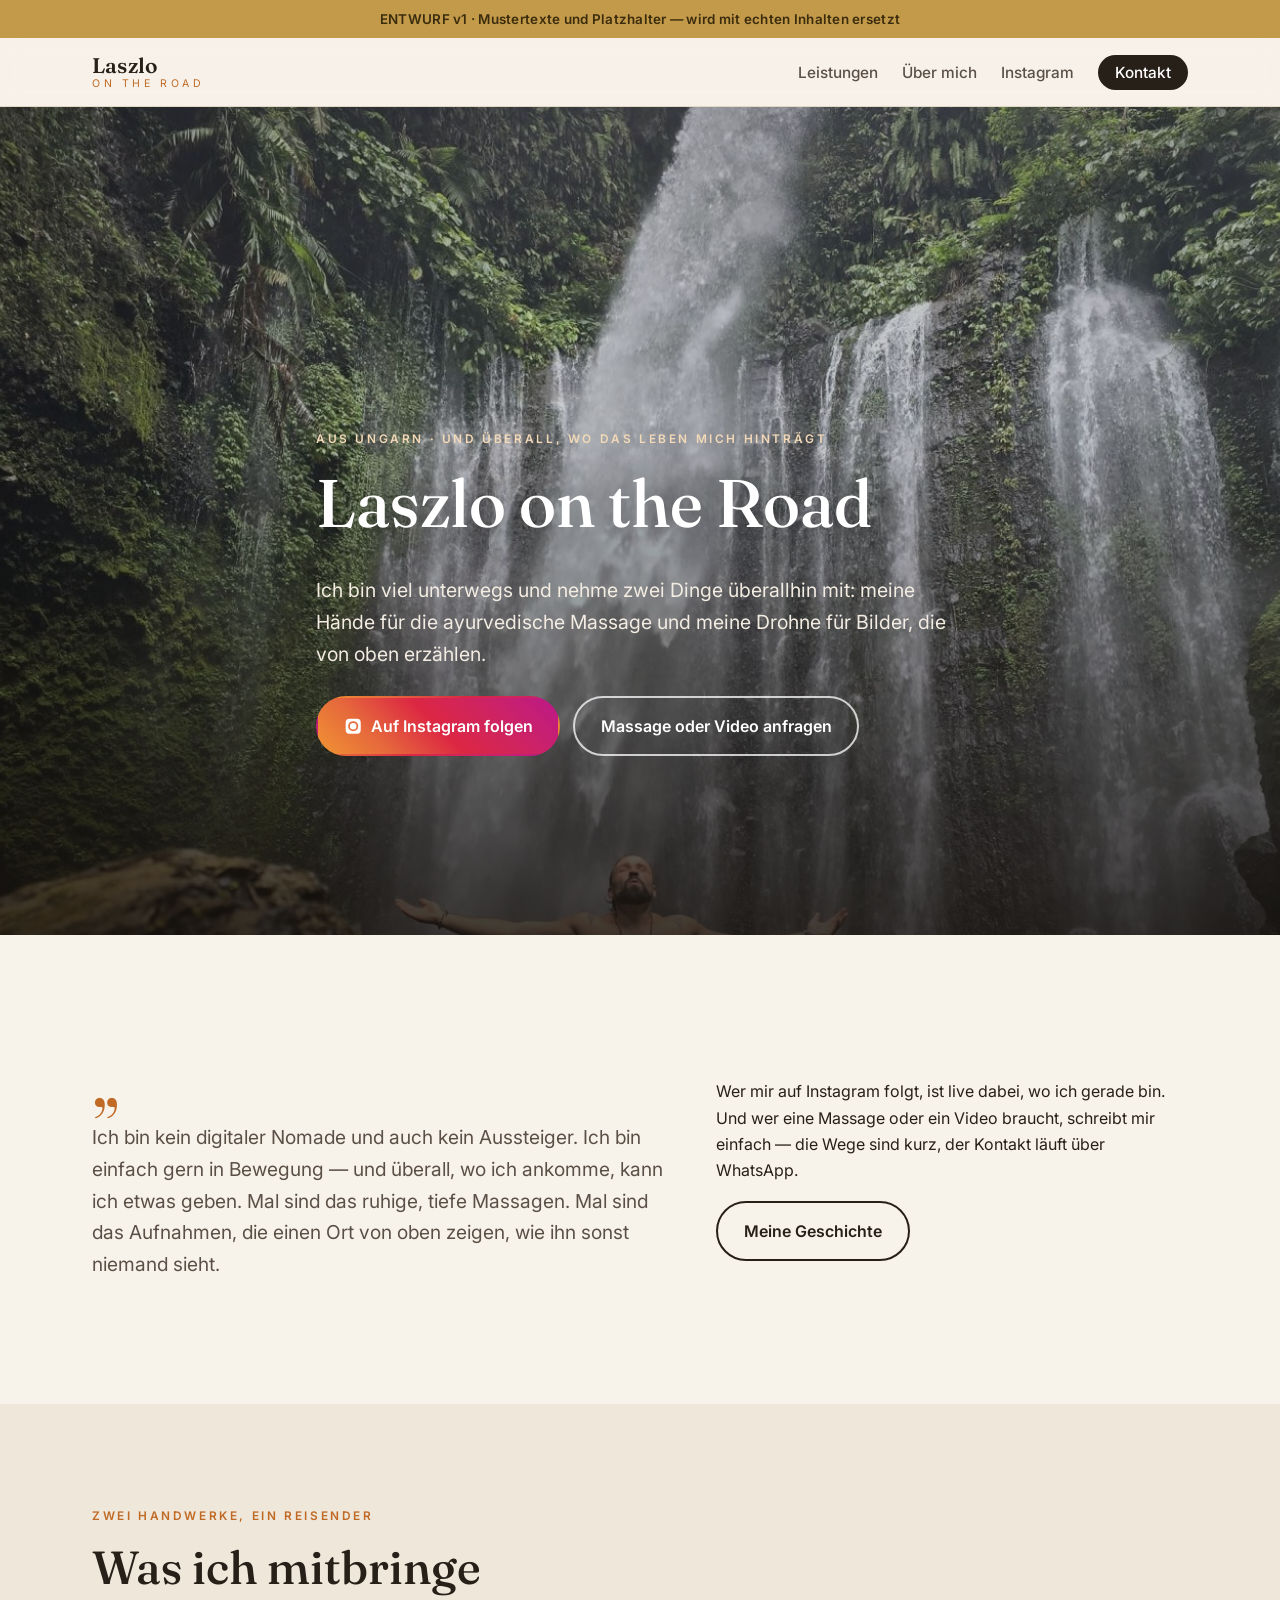
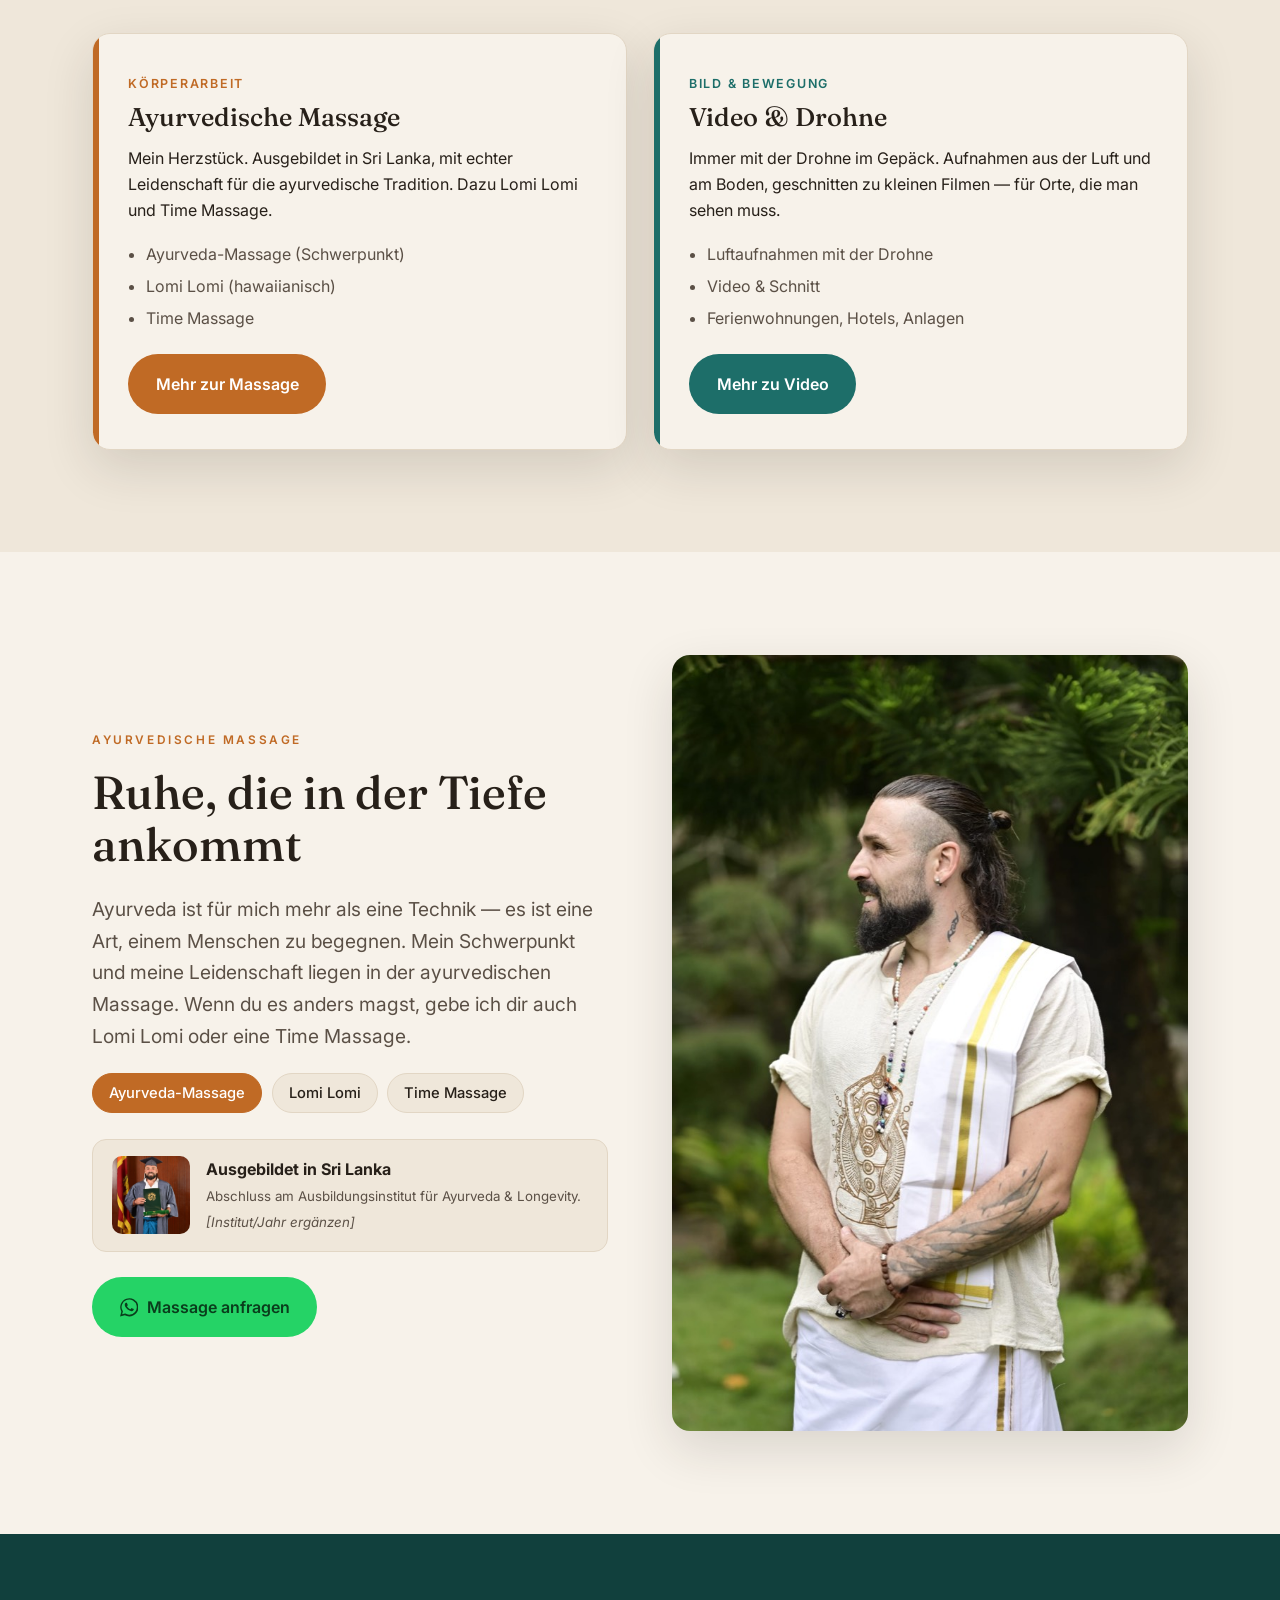
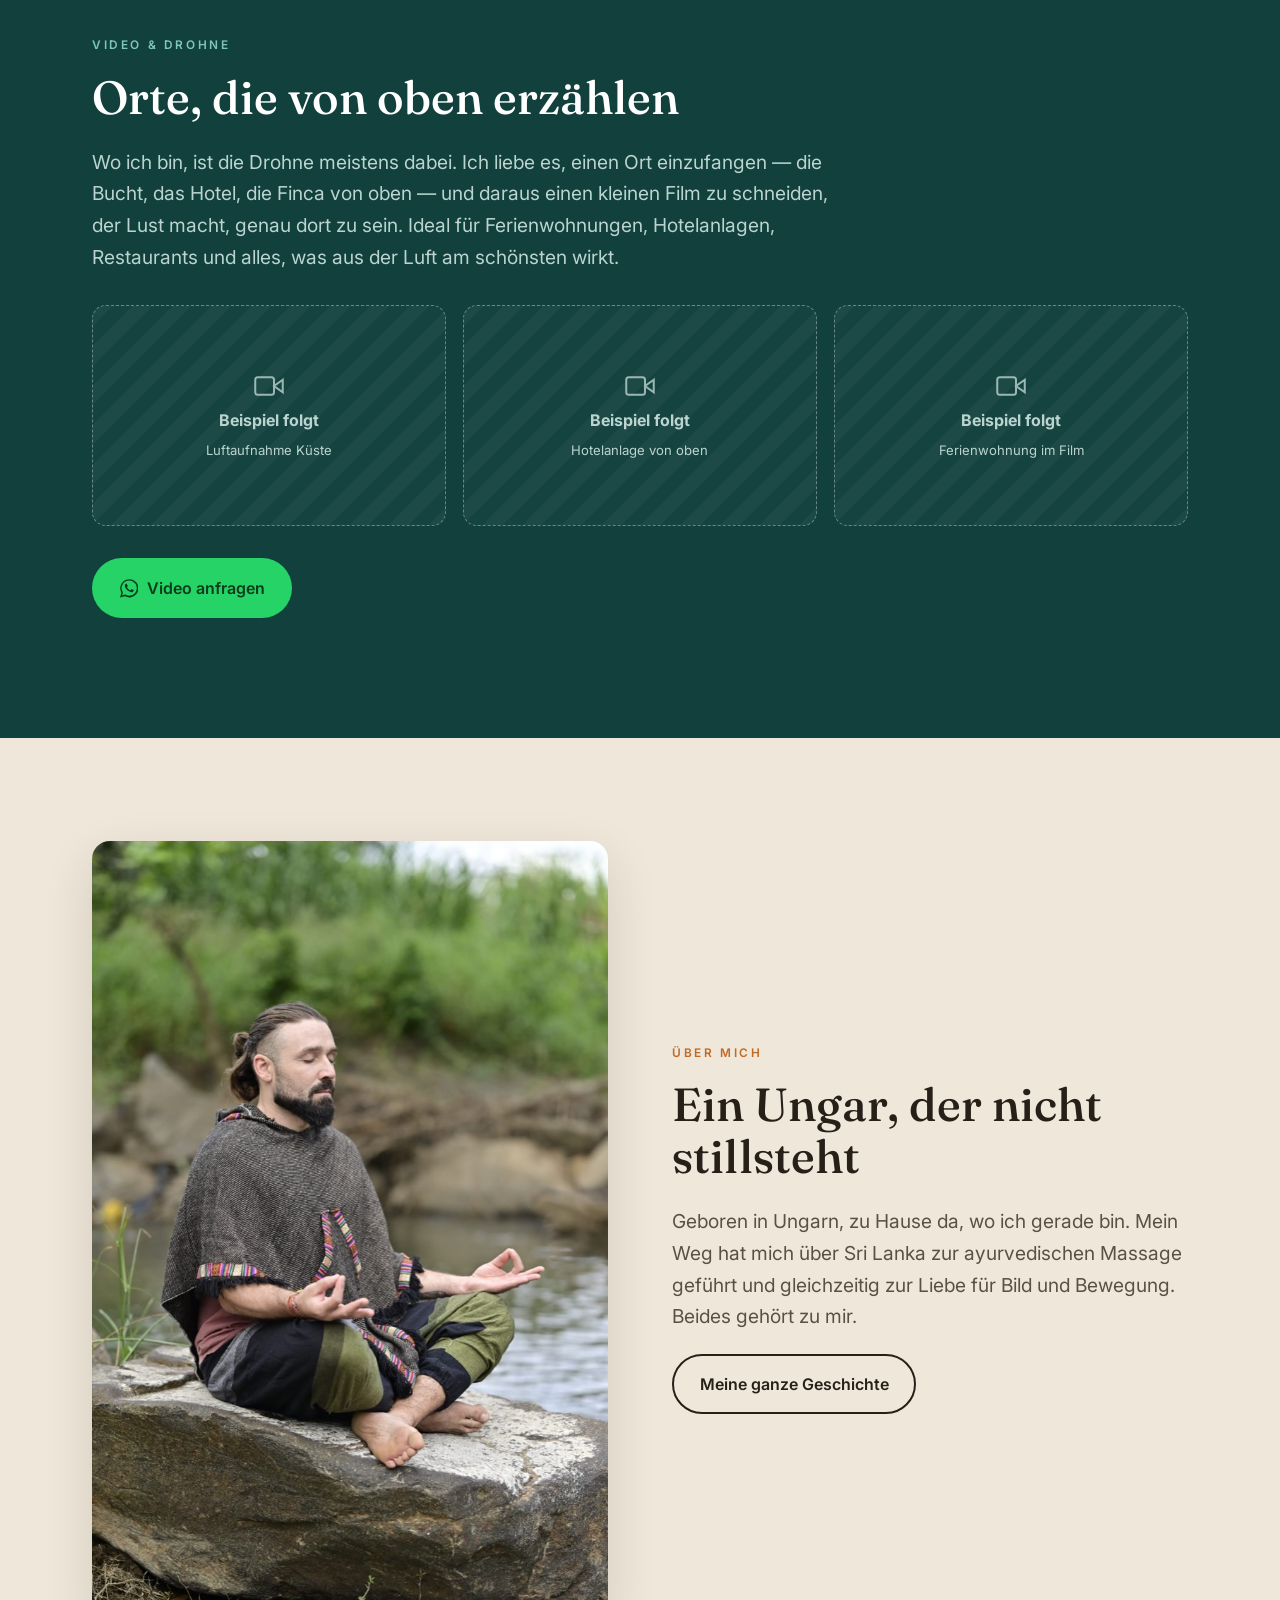
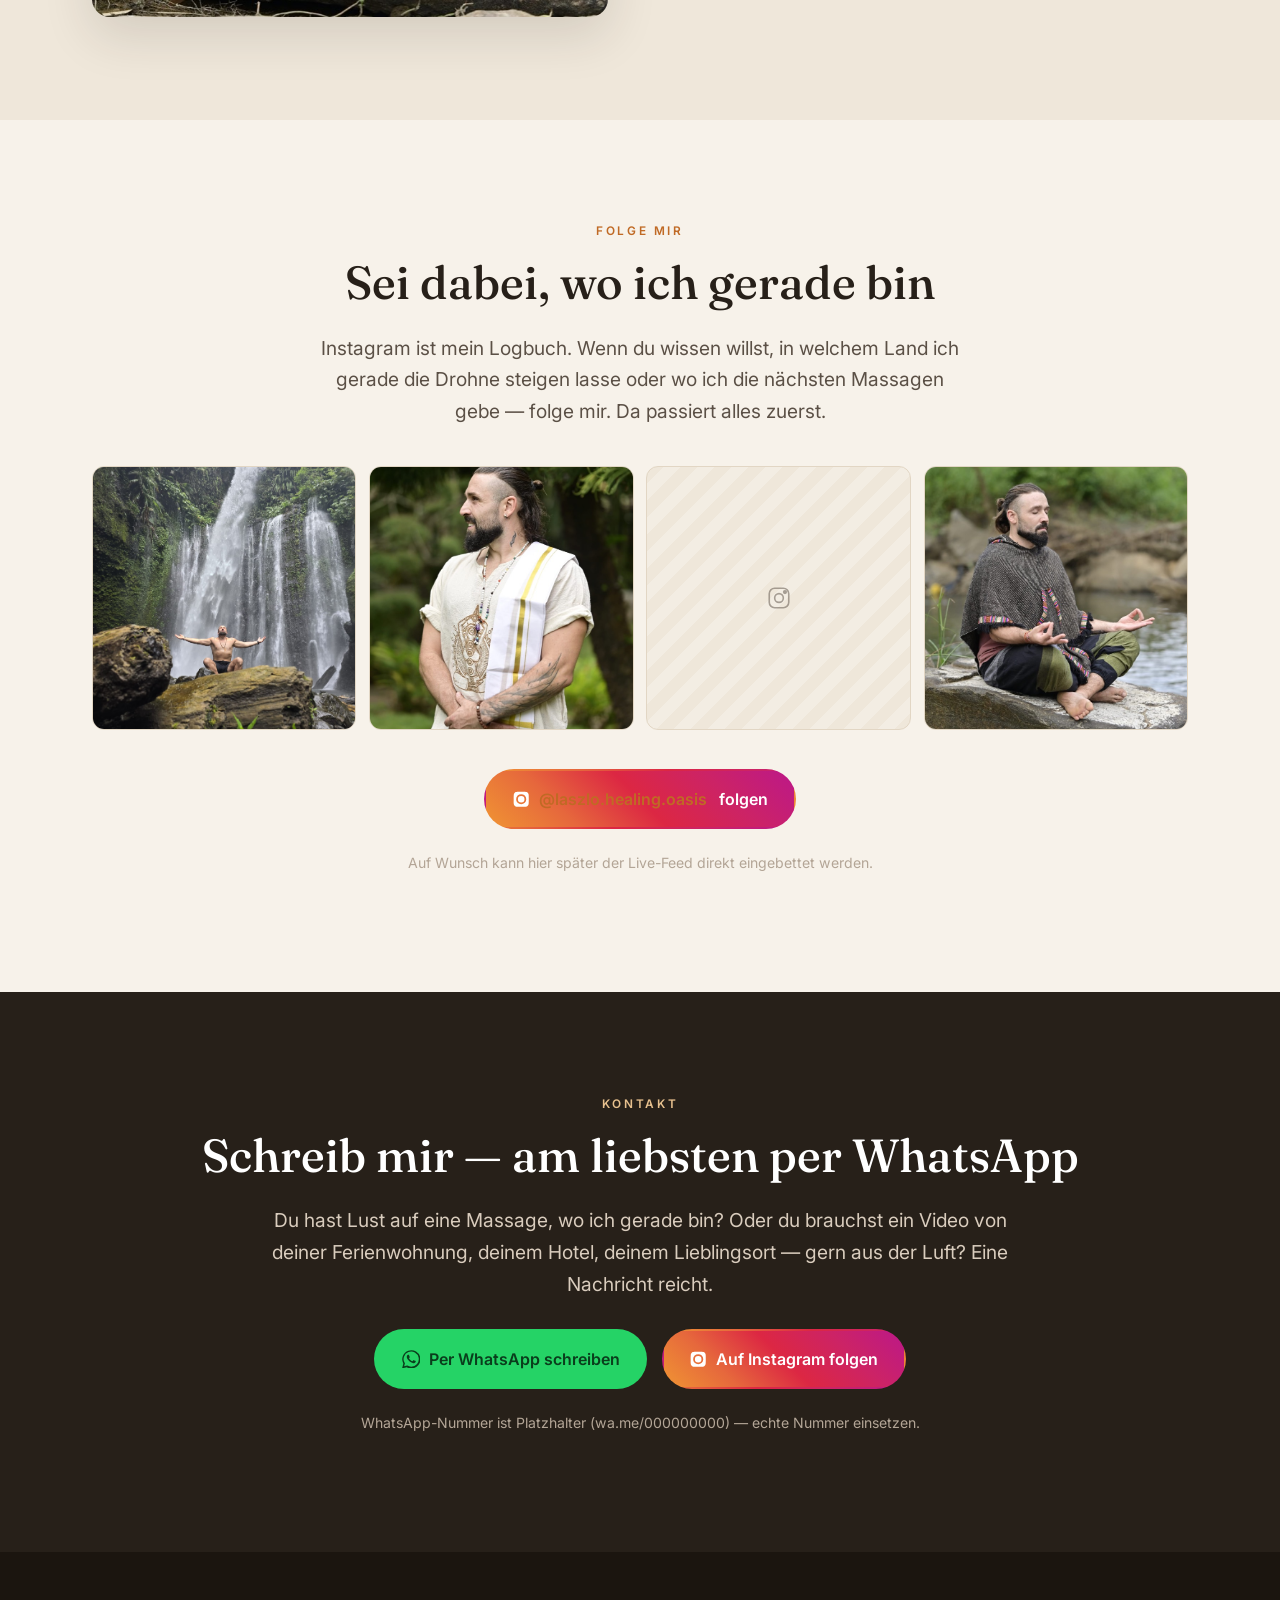
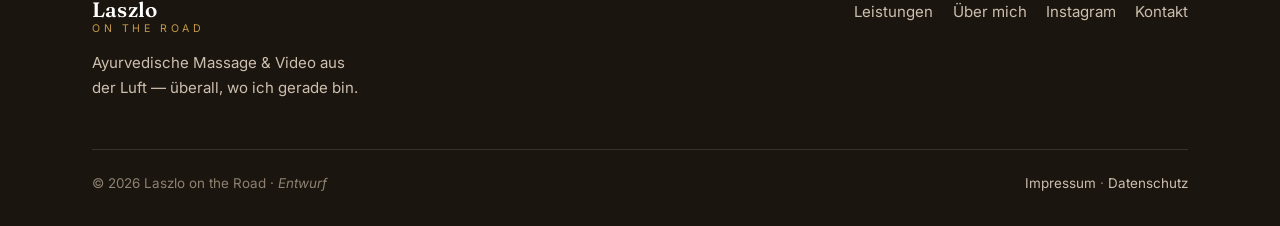
==== commit bda0c58e: "Leistungen-Seite, echtes Instagram-Handle (laszlo.healing.oasis), Time Massage korrigiert" ====
--- a/index.html
+++ b/index.html
@@ -23,8 +23,7 @@
       <span></span><span></span><span></span>
     </button>
     <ul class="nav-links">
-      <li><a href="#massage">Massage</a></li>
-      <li><a href="#video">Video &amp; Drohne</a></li>
+      <li><a href="leistungen.html">Leistungen</a></li>
       <li><a href="ueber-mich.html">Über mich</a></li>
       <li><a href="#instagram">Instagram</a></li>
       <li><a class="nav-cta" href="#kontakt">Kontakt</a></li>
@@ -71,13 +70,13 @@
       <div class="pillar massage">
         <span class="tag">Körperarbeit</span>
         <h3>Ayurvedische Massage</h3>
-        <p>Mein Herzstück. Ausgebildet in Sri Lanka, mit echter Leidenschaft für die ayurvedische Tradition. Dazu Lomi Lomi und Thai-Massage.</p>
+        <p>Mein Herzstück. Ausgebildet in Sri Lanka, mit echter Leidenschaft für die ayurvedische Tradition. Dazu Lomi Lomi und Time Massage.</p>
         <ul>
           <li>Ayurveda-Massage (Schwerpunkt)</li>
           <li>Lomi Lomi (hawaiianisch)</li>
-          <li>Thai-Massage</li>
+          <li>Time Massage</li>
         </ul>
-        <a class="btn btn-amber" href="#massage">Mehr zur Massage</a>
+        <a class="btn btn-amber" href="leistungen.html#massage">Mehr zur Massage</a>
       </div>
       <div class="pillar video">
         <span class="tag">Bild &amp; Bewegung</span>
@@ -88,7 +87,7 @@
           <li>Video &amp; Schnitt</li>
           <li>Ferienwohnungen, Hotels, Anlagen</li>
         </ul>
-        <a class="btn btn-teal" href="#video">Mehr zu Video</a>
+        <a class="btn btn-teal" href="leistungen.html#video">Mehr zu Video</a>
       </div>
     </div>
   </div>
@@ -101,11 +100,11 @@
       <div class="media-text">
         <span class="eyebrow">Ayurvedische Massage</span>
         <h2>Ruhe, die in der Tiefe ankommt</h2>
-        <p class="lead">Ayurveda ist für mich mehr als eine Technik — es ist eine Art, einem Menschen zu begegnen. Mein Schwerpunkt und meine Leidenschaft liegen in der ayurvedischen Massage. Wenn du es anders magst, gebe ich dir auch Lomi Lomi oder eine klassische Thai-Massage.</p>
+        <p class="lead">Ayurveda ist für mich mehr als eine Technik — es ist eine Art, einem Menschen zu begegnen. Mein Schwerpunkt und meine Leidenschaft liegen in der ayurvedischen Massage. Wenn du es anders magst, gebe ich dir auch Lomi Lomi oder eine Time Massage.</p>
         <div class="treatments">
           <span class="chip lead-chip">Ayurveda-Massage</span>
           <span class="chip">Lomi Lomi</span>
-          <span class="chip">Thai-Massage</span>
+          <span class="chip">Time Massage</span>
         </div>
         <div class="credential">
           <img src="assets/img/ayurveda-diplom.jpg" alt="Laszlo mit Ayurveda-Diplom in Sri Lanka">
@@ -191,11 +190,11 @@
       <div class="ig-tile placeholder"><svg viewBox="0 0 24 24" fill="none" stroke="currentColor" stroke-width="1.5"><rect x="3" y="3" width="18" height="18" rx="5"/><circle cx="12" cy="12" r="4"/><circle cx="17.5" cy="6.5" r="1.2" fill="currentColor"/></svg></div>
       <div class="ig-tile"><img src="assets/img/meditation.jpg" alt="Laszlo in Meditation"></div>
     </div>
-    <a class="btn btn-ig" href="https://instagram.com/" target="_blank" rel="noopener">
+    <a class="btn btn-ig" href="https://www.instagram.com/laszlo.healing.oasis/" target="_blank" rel="noopener">
       <svg viewBox="0 0 24 24" fill="currentColor"><path d="M12 2.2c3.2 0 3.6 0 4.9.07 1.2.06 1.8.25 2.2.42.6.22 1 .48 1.4.9.42.4.68.8.9 1.4.17.4.36 1 .42 2.2.06 1.3.07 1.7.07 4.9s0 3.6-.07 4.9c-.06 1.2-.25 1.8-.42 2.2-.22.6-.48 1-.9 1.4-.4.42-.8.68-1.4.9-.4.17-1 .36-2.2.42-1.3.06-1.7.07-4.9.07s-3.6 0-4.9-.07c-1.2-.06-1.8-.25-2.2-.42-.6-.22-1-.48-1.4-.9-.42-.4-.68-.8-.9-1.4-.17-.4-.36-1-.42-2.2C2.2 15.6 2.2 15.2 2.2 12s0-3.6.07-4.9c.06-1.2.25-1.8.42-2.2.22-.6.48-1 .9-1.4.4-.42.8-.68 1.4-.9.4-.17 1-.36 2.2-.42C8.4 2.2 8.8 2.2 12 2.2zm0 3.2A6.6 6.6 0 1 0 18.6 12 6.6 6.6 0 0 0 12 5.4zm0 10.9A4.3 4.3 0 1 1 16.3 12 4.3 4.3 0 0 1 12 16.3zm6.8-11.2a1.54 1.54 0 1 1-1.54-1.54 1.54 1.54 0 0 1 1.54 1.54z"/></svg>
-      <span class="handle">@laszlo.on.the.road</span> &nbsp;folgen
+      <span class="handle">@laszlo.healing.oasis</span> &nbsp;folgen
     </a>
-    <p class="contact-note">Instagram-Handle ist ein Platzhalter — echten Account-Namen einsetzen, dann kann hier auch der Live-Feed eingebettet werden.</p>
+    <p class="contact-note">Auf Wunsch kann hier später der Live-Feed direkt eingebettet werden.</p>
   </div>
 </section>
 
@@ -210,7 +209,7 @@
         <svg viewBox="0 0 24 24" fill="currentColor"><path d="M.06 24l1.7-6.2A11.86 11.86 0 1 1 12 24a11.9 11.9 0 0 1-5.7-1.45L.06 24zM6.6 20.1l.37.22a9.86 9.86 0 0 0 5.03 1.38 9.9 9.9 0 1 0-8.4-4.65l.24.38-1 3.66 3.76-.99zM18 14.5c-.07-.12-.26-.19-.55-.33s-1.7-.84-1.97-.94-.46-.14-.65.14-.74.94-.9 1.13-.34.21-.63.07a8.1 8.1 0 0 1-2.39-1.47 9 9 0 0 1-1.65-2.06c-.17-.3 0-.46.13-.6s.3-.34.44-.51a2 2 0 0 0 .3-.5.55.55 0 0 0-.03-.52c-.07-.14-.65-1.57-.9-2.15s-.47-.48-.65-.49h-.56a1.06 1.06 0 0 0-.77.36 3.25 3.25 0 0 0-1 2.41 5.64 5.64 0 0 0 1.18 3 12.9 12.9 0 0 0 4.94 4.37 16.6 16.6 0 0 0 1.65.61 4 4 0 0 0 1.82.11 2.98 2.98 0 0 0 1.95-1.37 2.42 2.42 0 0 0 .17-1.38z"/></svg>
         Per WhatsApp schreiben
       </a>
-      <a class="btn btn-ig" href="https://instagram.com/" target="_blank" rel="noopener">
+      <a class="btn btn-ig" href="https://www.instagram.com/laszlo.healing.oasis/" target="_blank" rel="noopener">
         <svg viewBox="0 0 24 24" fill="currentColor"><path d="M12 2.2c3.2 0 3.6 0 4.9.07 1.2.06 1.8.25 2.2.42.6.22 1 .48 1.4.9.42.4.68.8.9 1.4.17.4.36 1 .42 2.2.06 1.3.07 1.7.07 4.9s0 3.6-.07 4.9c-.06 1.2-.25 1.8-.42 2.2-.22.6-.48 1-.9 1.4-.4.42-.8.68-1.4.9-.4.17-1 .36-2.2.42-1.3.06-1.7.07-4.9.07s-3.6 0-4.9-.07c-1.2-.06-1.8-.25-2.2-.42-.6-.22-1-.48-1.4-.9-.42-.4-.68-.8-.9-1.4-.17-.4-.36-1-.42-2.2C2.2 15.6 2.2 15.2 2.2 12s0-3.6.07-4.9c.06-1.2.25-1.8.42-2.2.22-.6.48-1 .9-1.4.4-.42.8-.68 1.4-.9.4-.17 1-.36 2.2-.42C8.4 2.2 8.8 2.2 12 2.2zm0 3.2A6.6 6.6 0 1 0 18.6 12 6.6 6.6 0 0 0 12 5.4zm0 10.9A4.3 4.3 0 1 1 16.3 12 4.3 4.3 0 0 1 12 16.3zm6.8-11.2a1.54 1.54 0 1 1-1.54-1.54 1.54 1.54 0 0 1 1.54 1.54z"/></svg>
         Auf Instagram folgen
       </a>
@@ -230,8 +229,7 @@
         <p style="margin-top:1rem;max-width:30ch">Ayurvedische Massage &amp; Video aus der Luft — überall, wo ich gerade bin.</p>
       </div>
       <ul class="footer-nav">
-        <li><a href="#massage">Massage</a></li>
-        <li><a href="#video">Video &amp; Drohne</a></li>
+        <li><a href="leistungen.html">Leistungen</a></li>
         <li><a href="ueber-mich.html">Über mich</a></li>
         <li><a href="#instagram">Instagram</a></li>
         <li><a href="#kontakt">Kontakt</a></li>
--- a/assets/styles.css
+++ b/assets/styles.css
@@ -221,6 +221,25 @@
   padding:.5rem 1rem;font-weight:600;letter-spacing:.02em;
 }
 
+/* ---------- Leistungen ---------- */
+.page-head{background:var(--creme-2);text-align:center;padding:clamp(3rem,7vw,5rem) 0 clamp(2.5rem,5vw,3.5rem)}
+.page-head .lead{margin:0 auto}
+.service-grid{display:grid;grid-template-columns:repeat(3,1fr);gap:1.4rem;margin-top:2rem}
+.service-card{
+  background:var(--creme);border:1px solid var(--line);border-radius:var(--radius);
+  padding:1.7rem;box-shadow:var(--shadow);
+}
+.service-card h3{margin-bottom:.4rem}
+.service-card .meta{font-size:.78rem;font-weight:600;text-transform:uppercase;letter-spacing:.12em;color:var(--amber);margin-bottom:.7rem;display:block}
+.service-card p{margin:0;color:var(--ink-soft);font-size:.98rem}
+.service-card.is-lead{border-color:var(--amber);border-width:2px}
+.usecases{display:flex;flex-wrap:wrap;gap:.6rem;margin:1.4rem 0}
+.usecases .chip{background:rgba(255,255,255,.08);border-color:rgba(255,255,255,.25);color:#eaf3f1}
+.section-video .service-card{background:#16524e;border-color:#1f6e69;color:#eaf3f1}
+.section-video .service-card .meta{color:#7fc6bd}
+.section-video .service-card p{color:#bcd4cf}
+.section-video .service-card h3{color:#fff}
+
 /* legal pages */
 .legal{max-width:760px;margin:0 auto;padding:3rem 22px}
 .legal h1{font-size:clamp(2rem,5vw,3rem);margin-bottom:1.4rem}
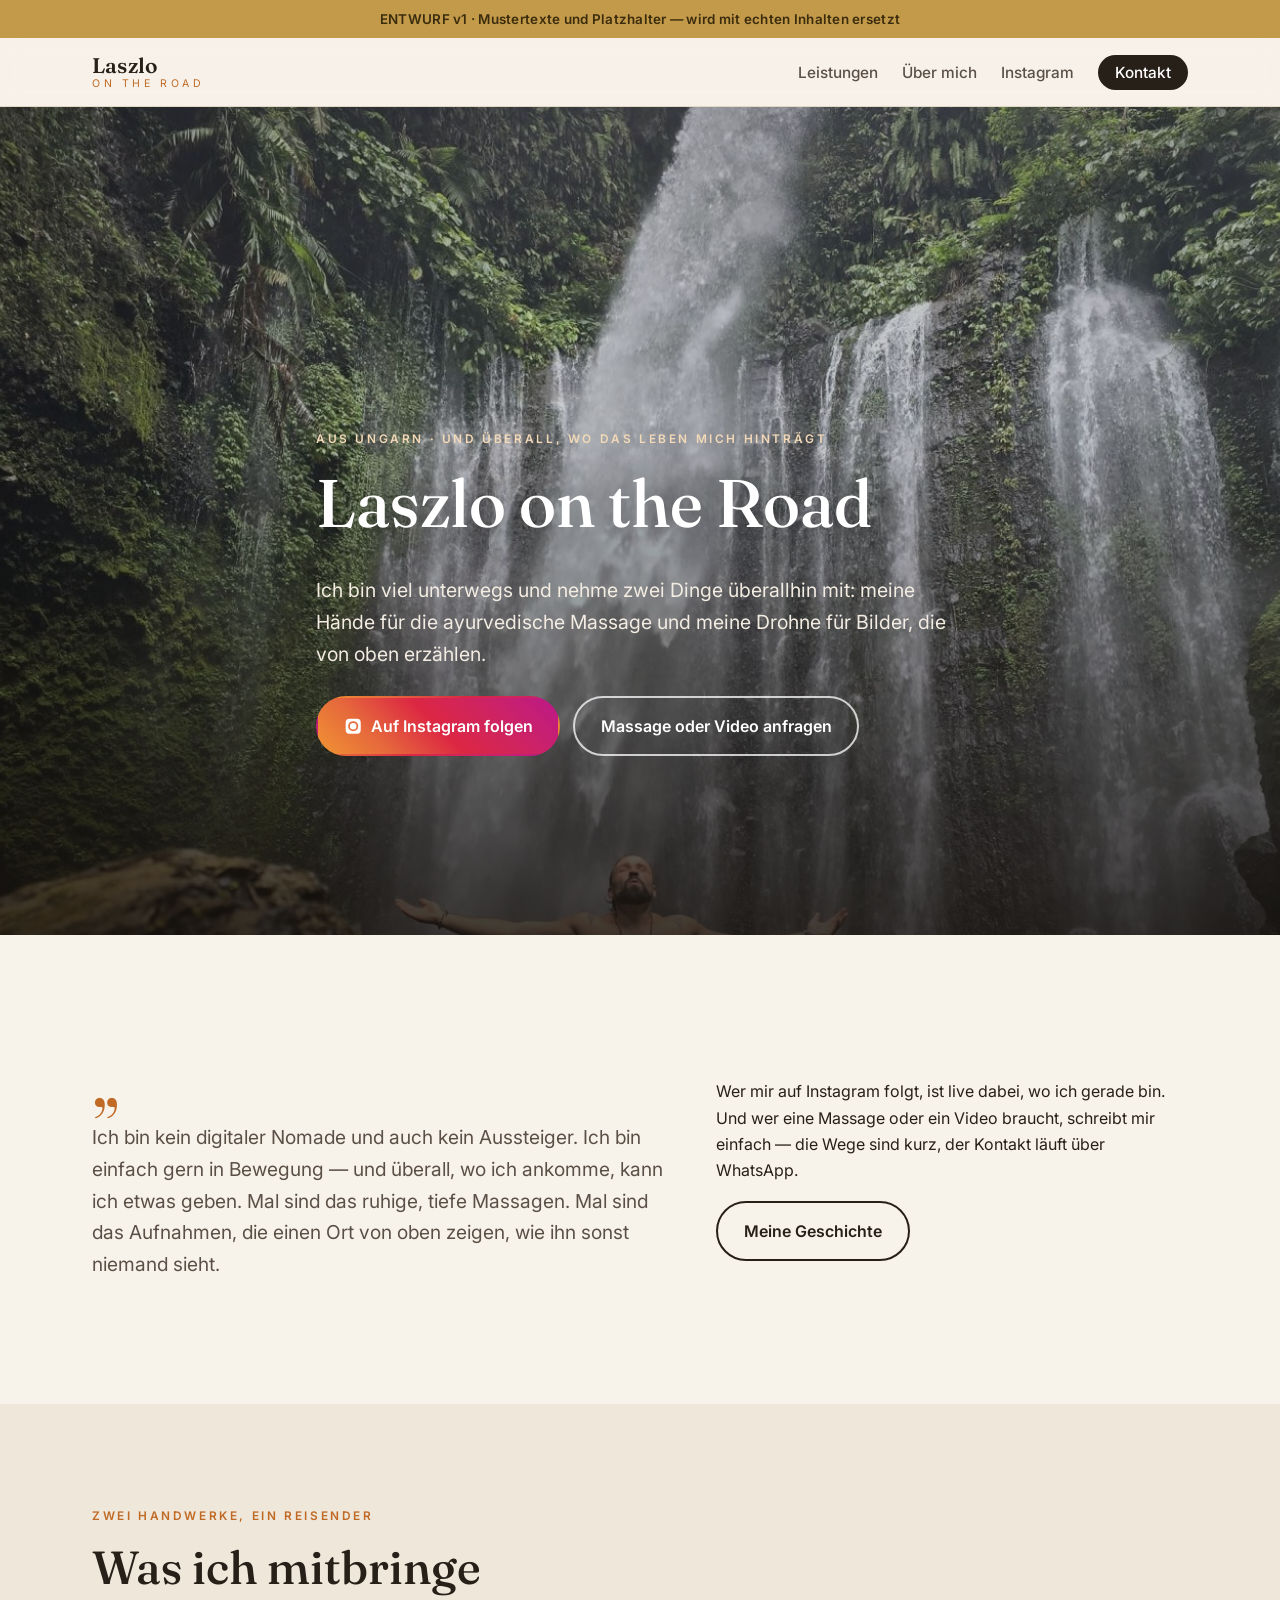
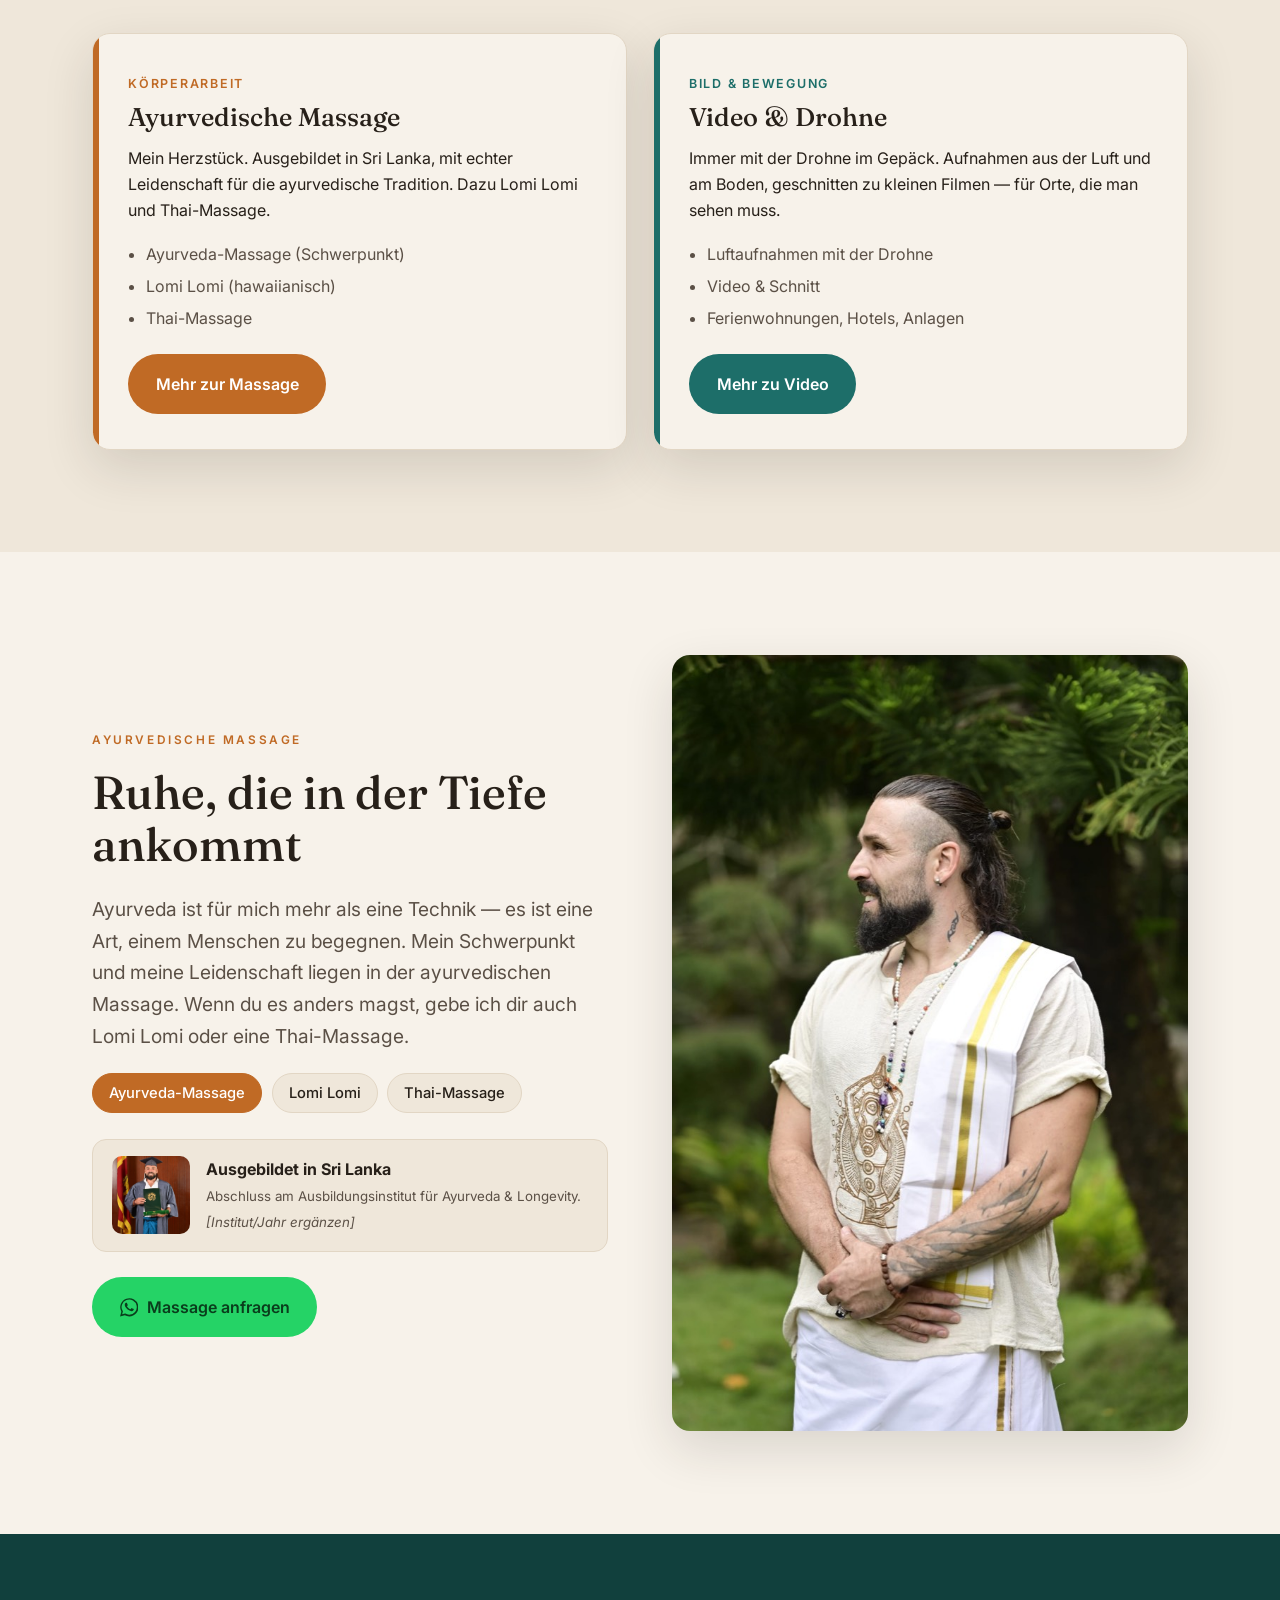
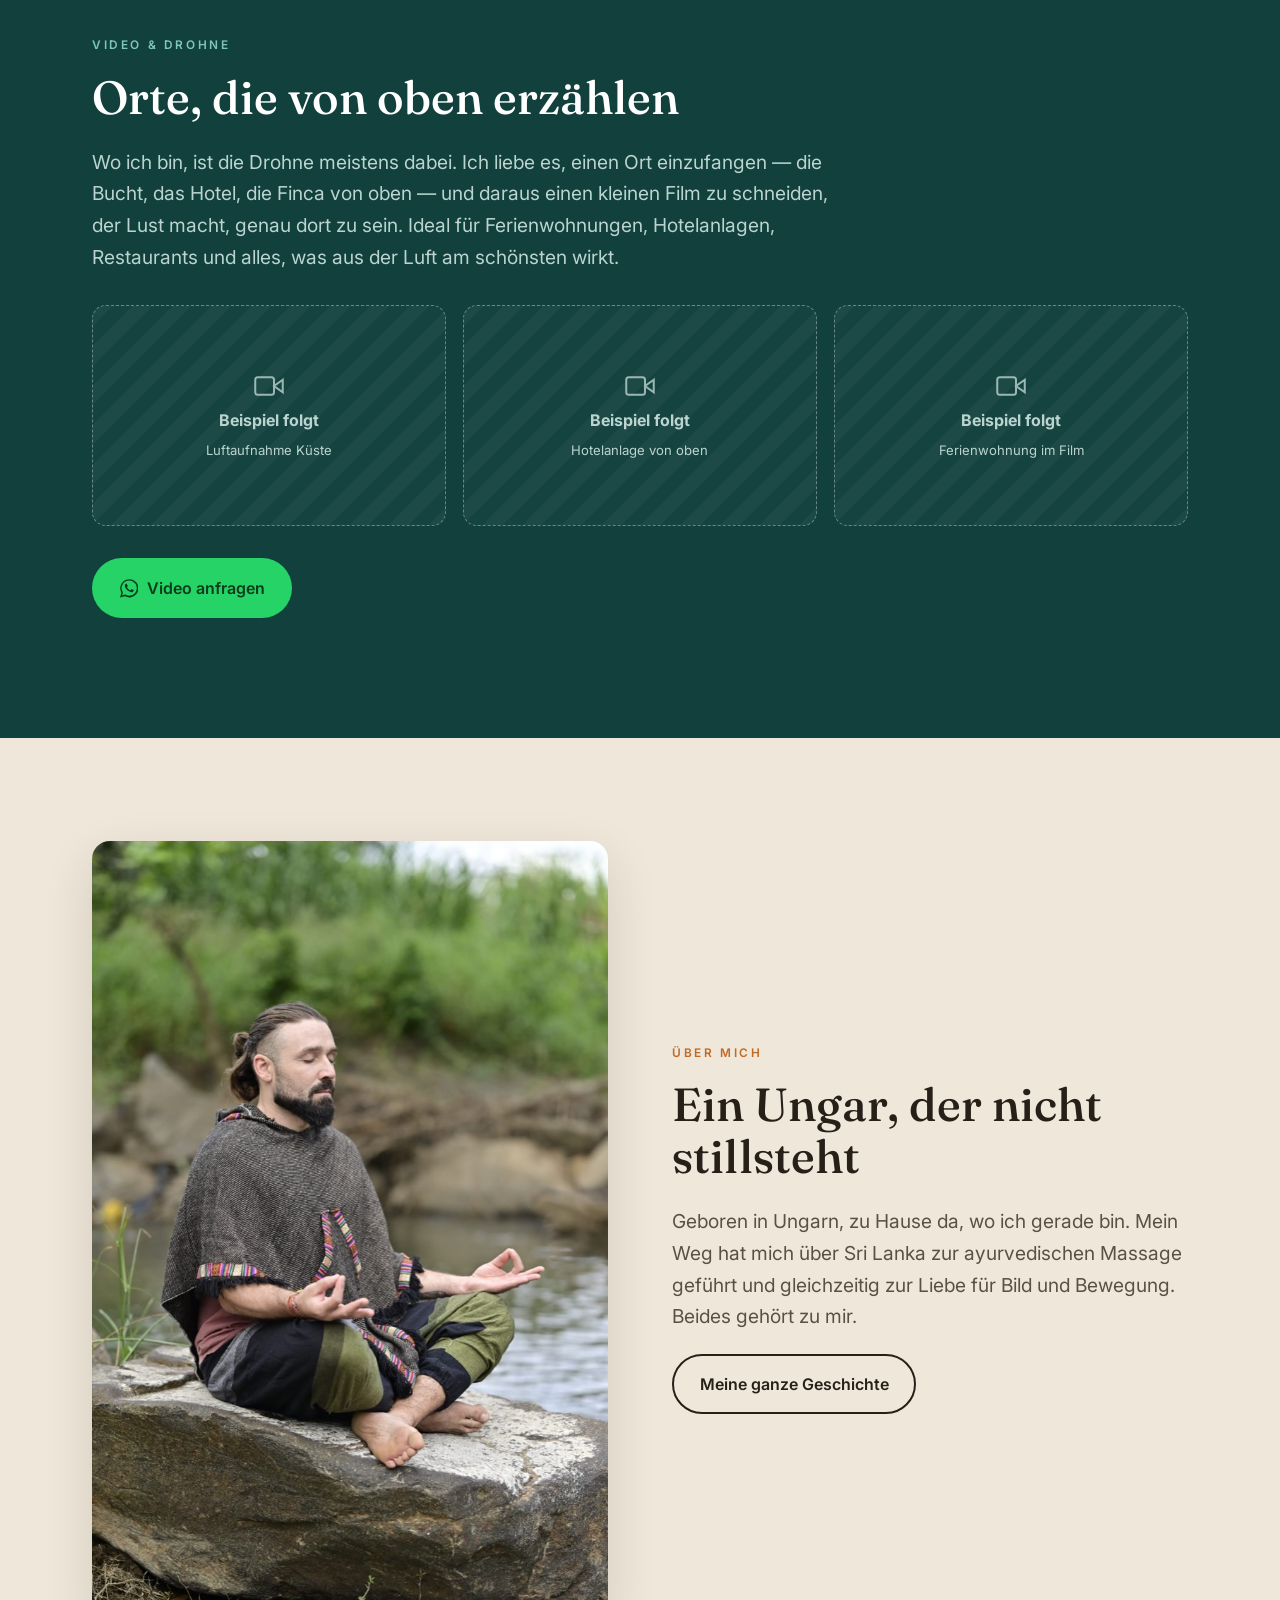
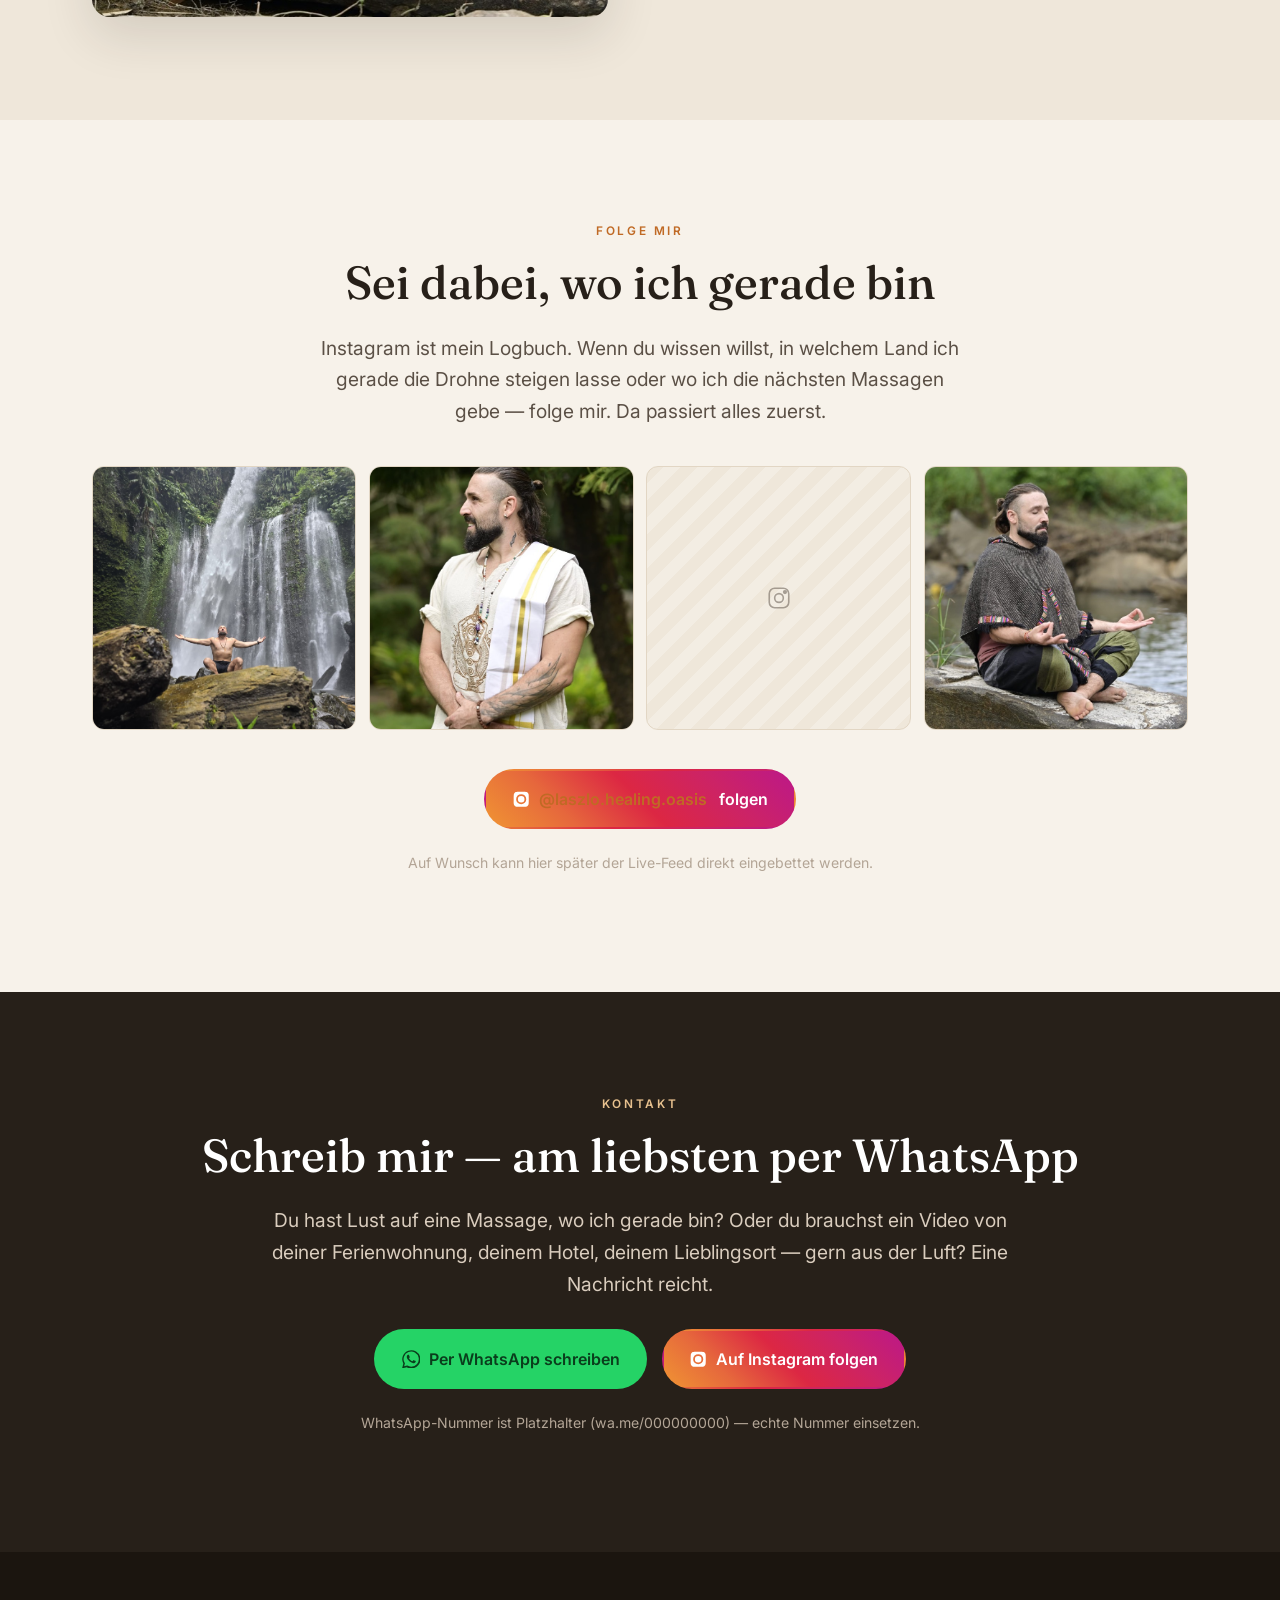
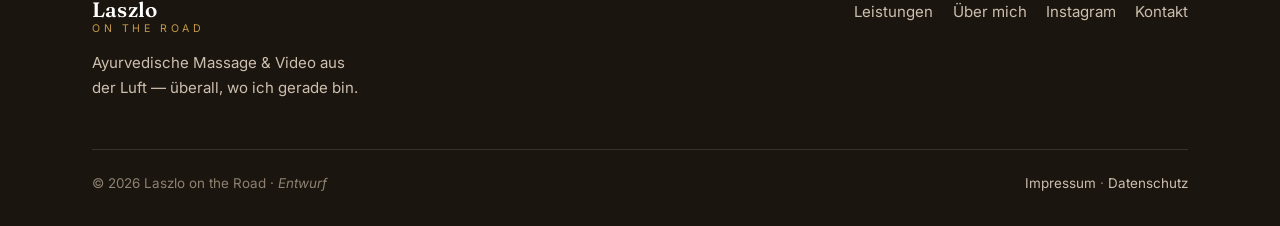
==== commit 0465fe8c: "Korrektur: Thai-Massage (Diktat-Versprecher Time -> Thai)" ====
--- a/index.html
+++ b/index.html
@@ -70,11 +70,11 @@
       <div class="pillar massage">
         <span class="tag">Körperarbeit</span>
         <h3>Ayurvedische Massage</h3>
-        <p>Mein Herzstück. Ausgebildet in Sri Lanka, mit echter Leidenschaft für die ayurvedische Tradition. Dazu Lomi Lomi und Time Massage.</p>
+        <p>Mein Herzstück. Ausgebildet in Sri Lanka, mit echter Leidenschaft für die ayurvedische Tradition. Dazu Lomi Lomi und Thai-Massage.</p>
         <ul>
           <li>Ayurveda-Massage (Schwerpunkt)</li>
           <li>Lomi Lomi (hawaiianisch)</li>
-          <li>Time Massage</li>
+          <li>Thai-Massage</li>
         </ul>
         <a class="btn btn-amber" href="leistungen.html#massage">Mehr zur Massage</a>
       </div>
@@ -100,11 +100,11 @@
       <div class="media-text">
         <span class="eyebrow">Ayurvedische Massage</span>
         <h2>Ruhe, die in der Tiefe ankommt</h2>
-        <p class="lead">Ayurveda ist für mich mehr als eine Technik — es ist eine Art, einem Menschen zu begegnen. Mein Schwerpunkt und meine Leidenschaft liegen in der ayurvedischen Massage. Wenn du es anders magst, gebe ich dir auch Lomi Lomi oder eine Time Massage.</p>
+        <p class="lead">Ayurveda ist für mich mehr als eine Technik — es ist eine Art, einem Menschen zu begegnen. Mein Schwerpunkt und meine Leidenschaft liegen in der ayurvedischen Massage. Wenn du es anders magst, gebe ich dir auch Lomi Lomi oder eine Thai-Massage.</p>
         <div class="treatments">
           <span class="chip lead-chip">Ayurveda-Massage</span>
           <span class="chip">Lomi Lomi</span>
-          <span class="chip">Time Massage</span>
+          <span class="chip">Thai-Massage</span>
         </div>
         <div class="credential">
           <img src="assets/img/ayurveda-diplom.jpg" alt="Laszlo mit Ayurveda-Diplom in Sri Lanka">
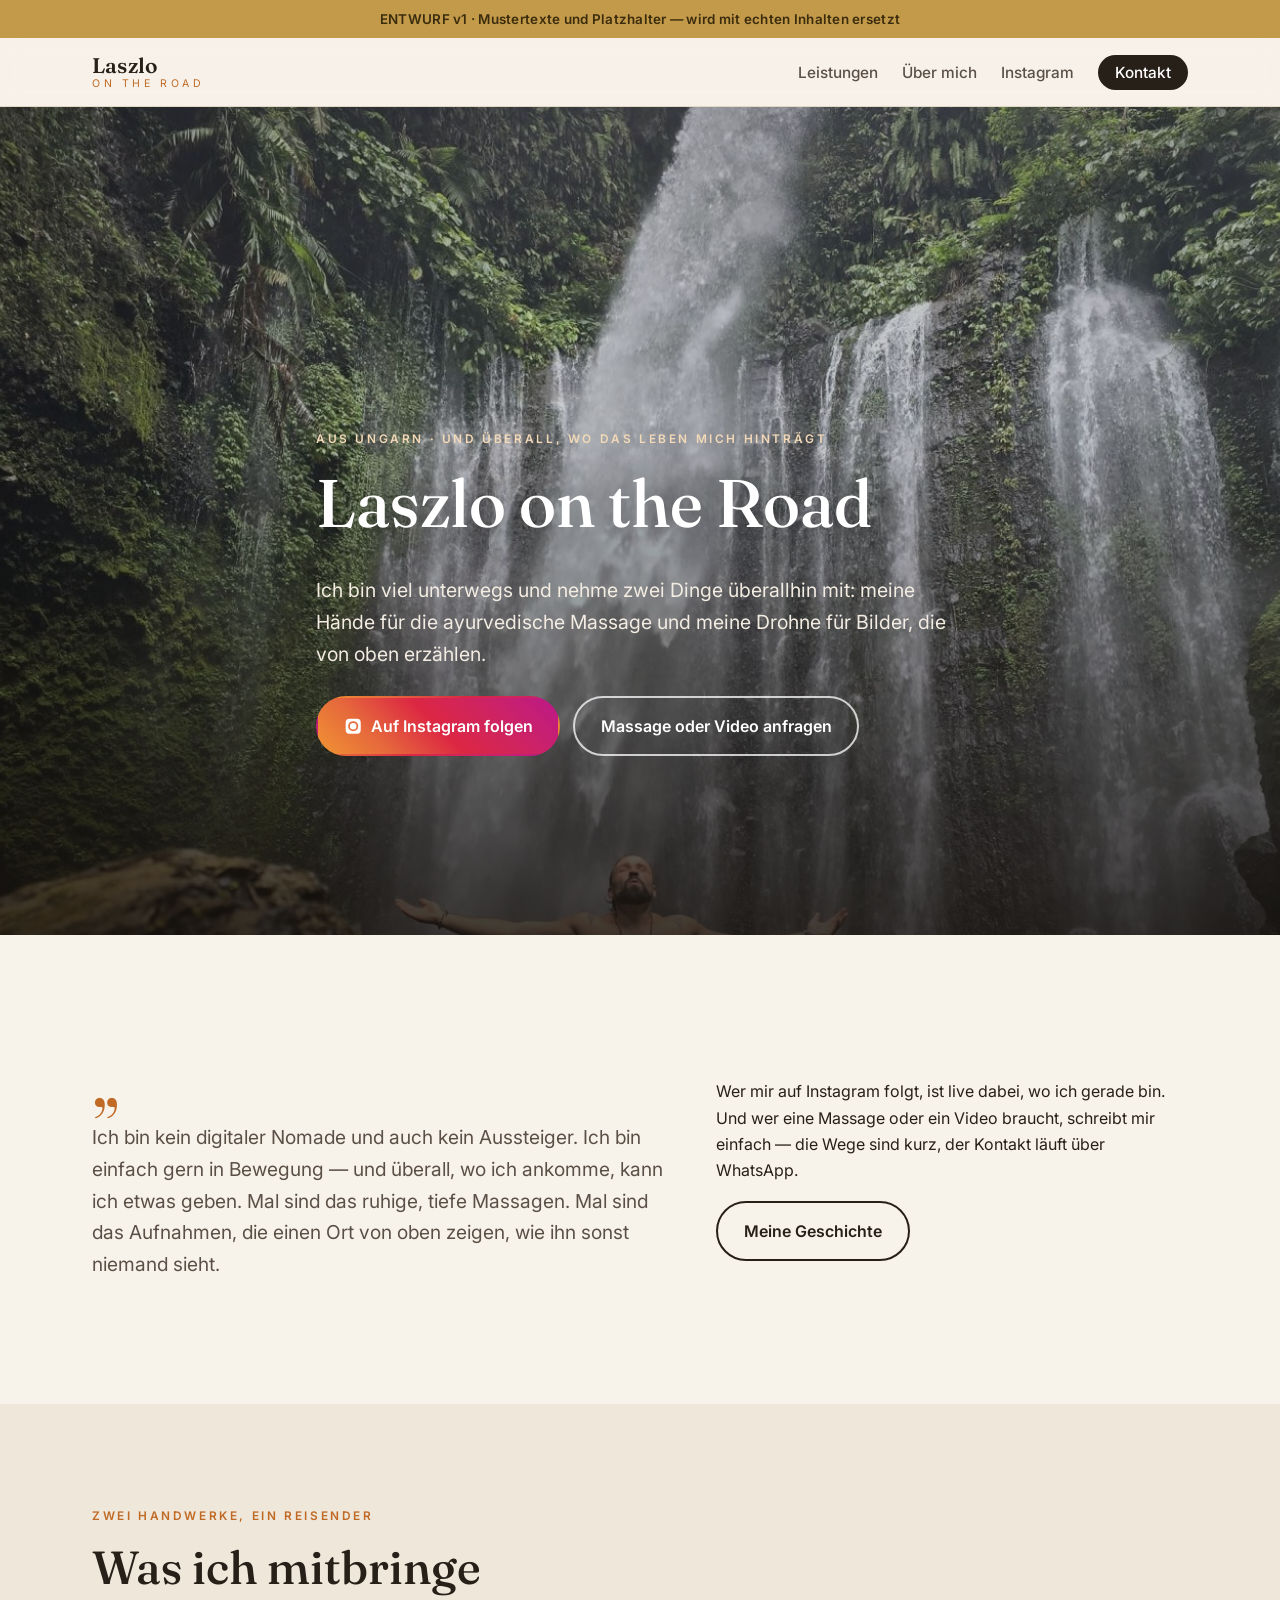
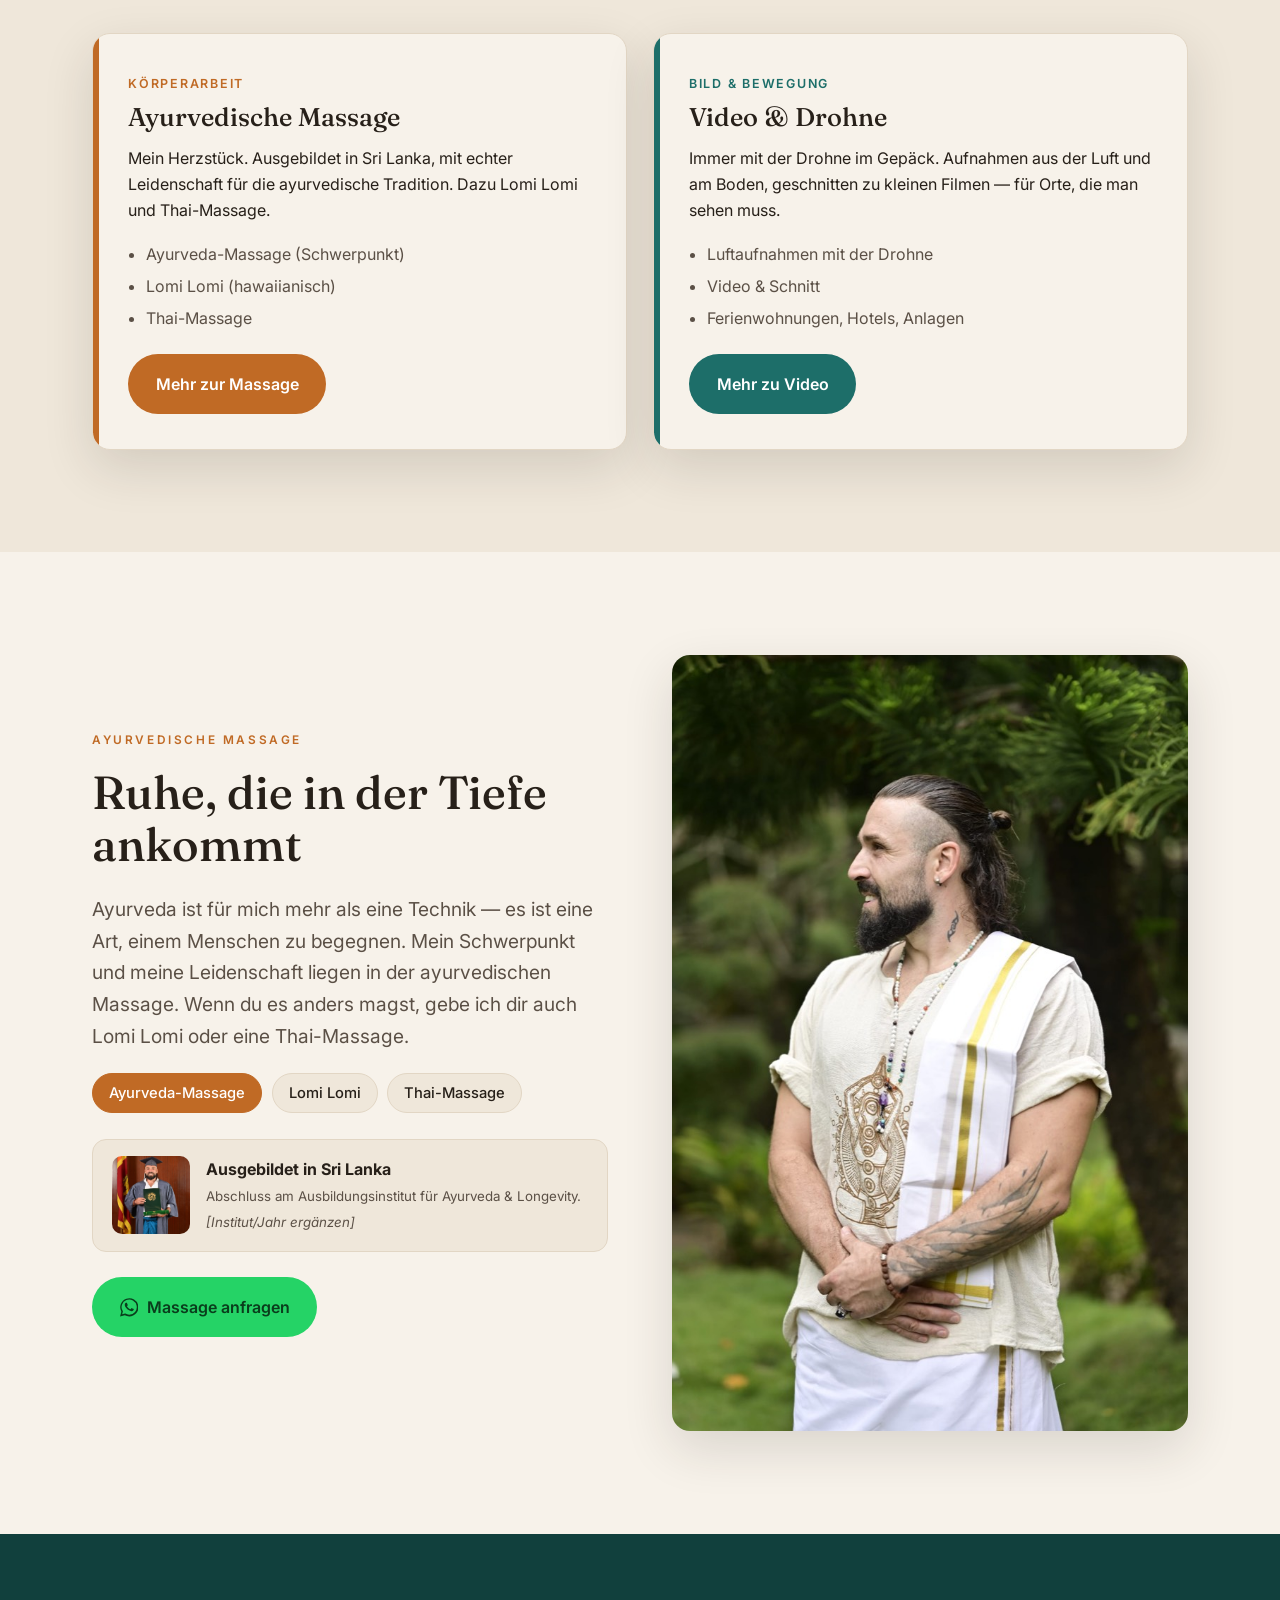
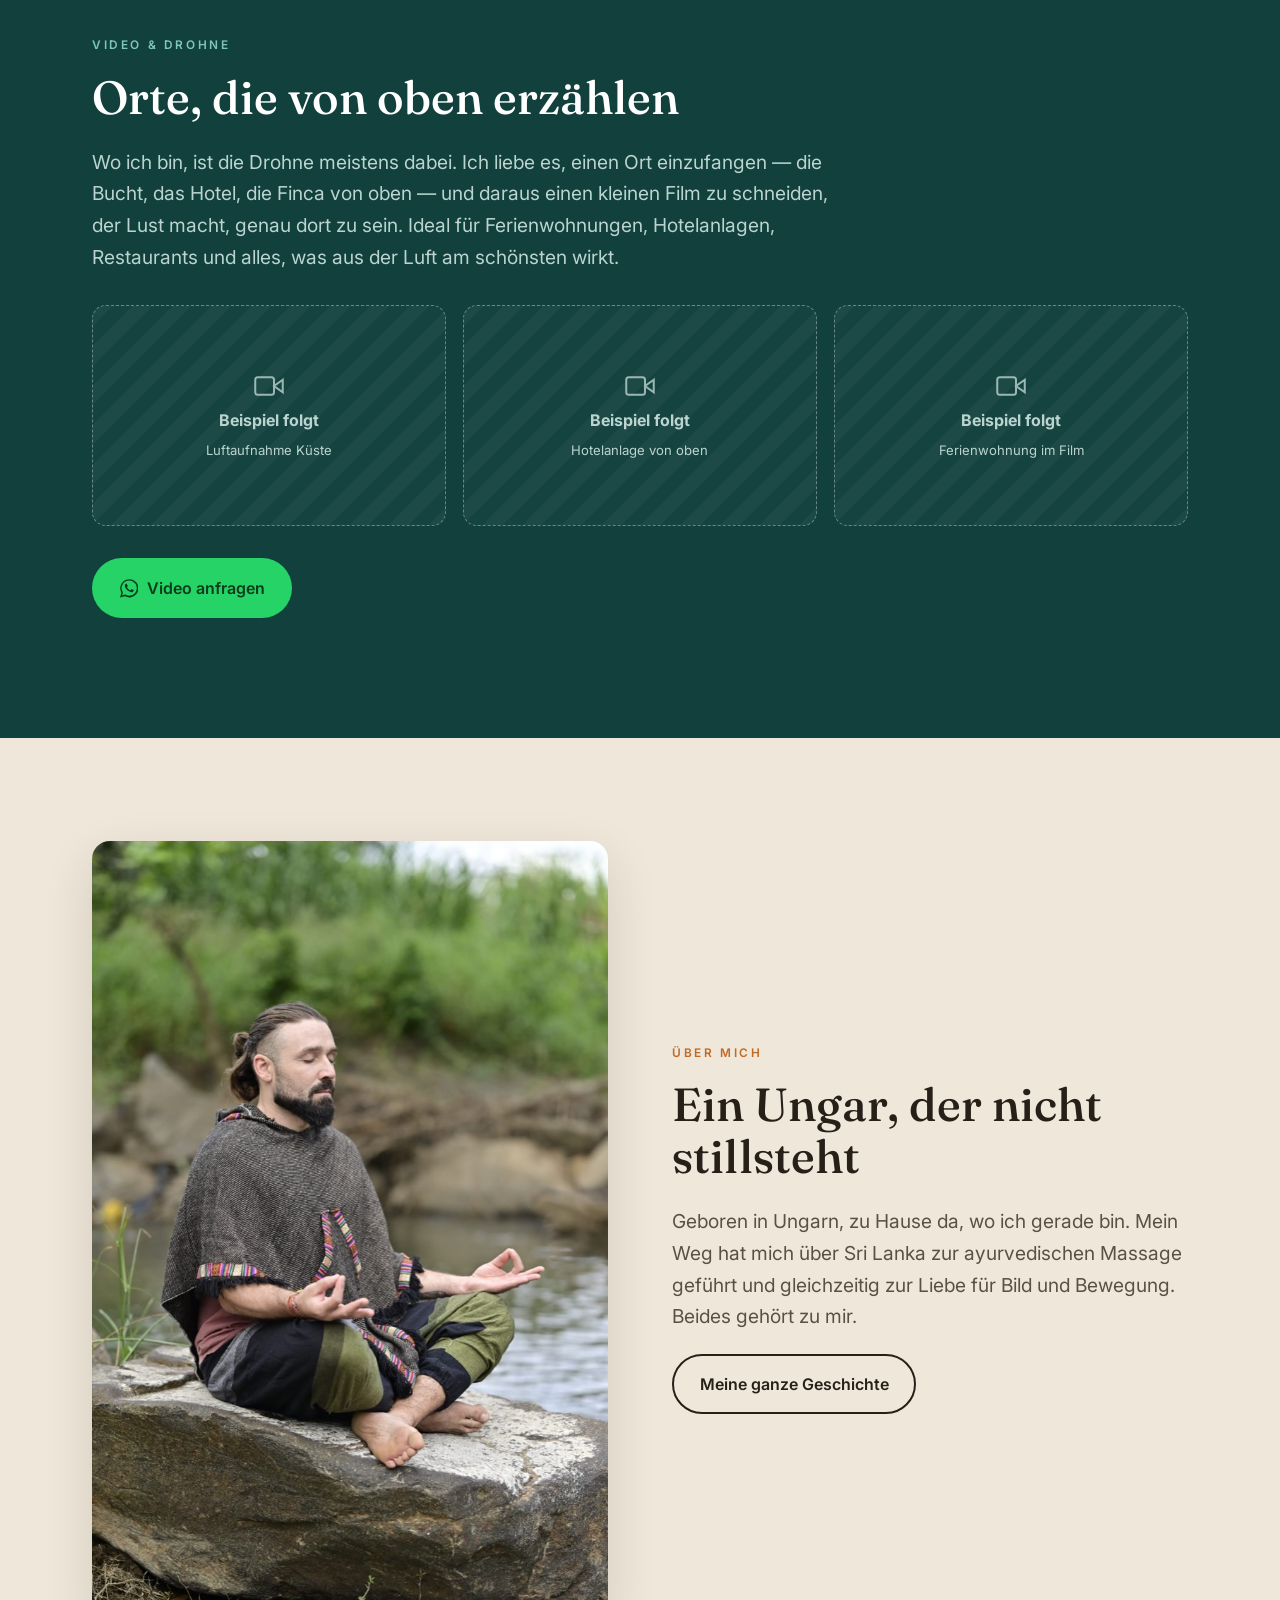
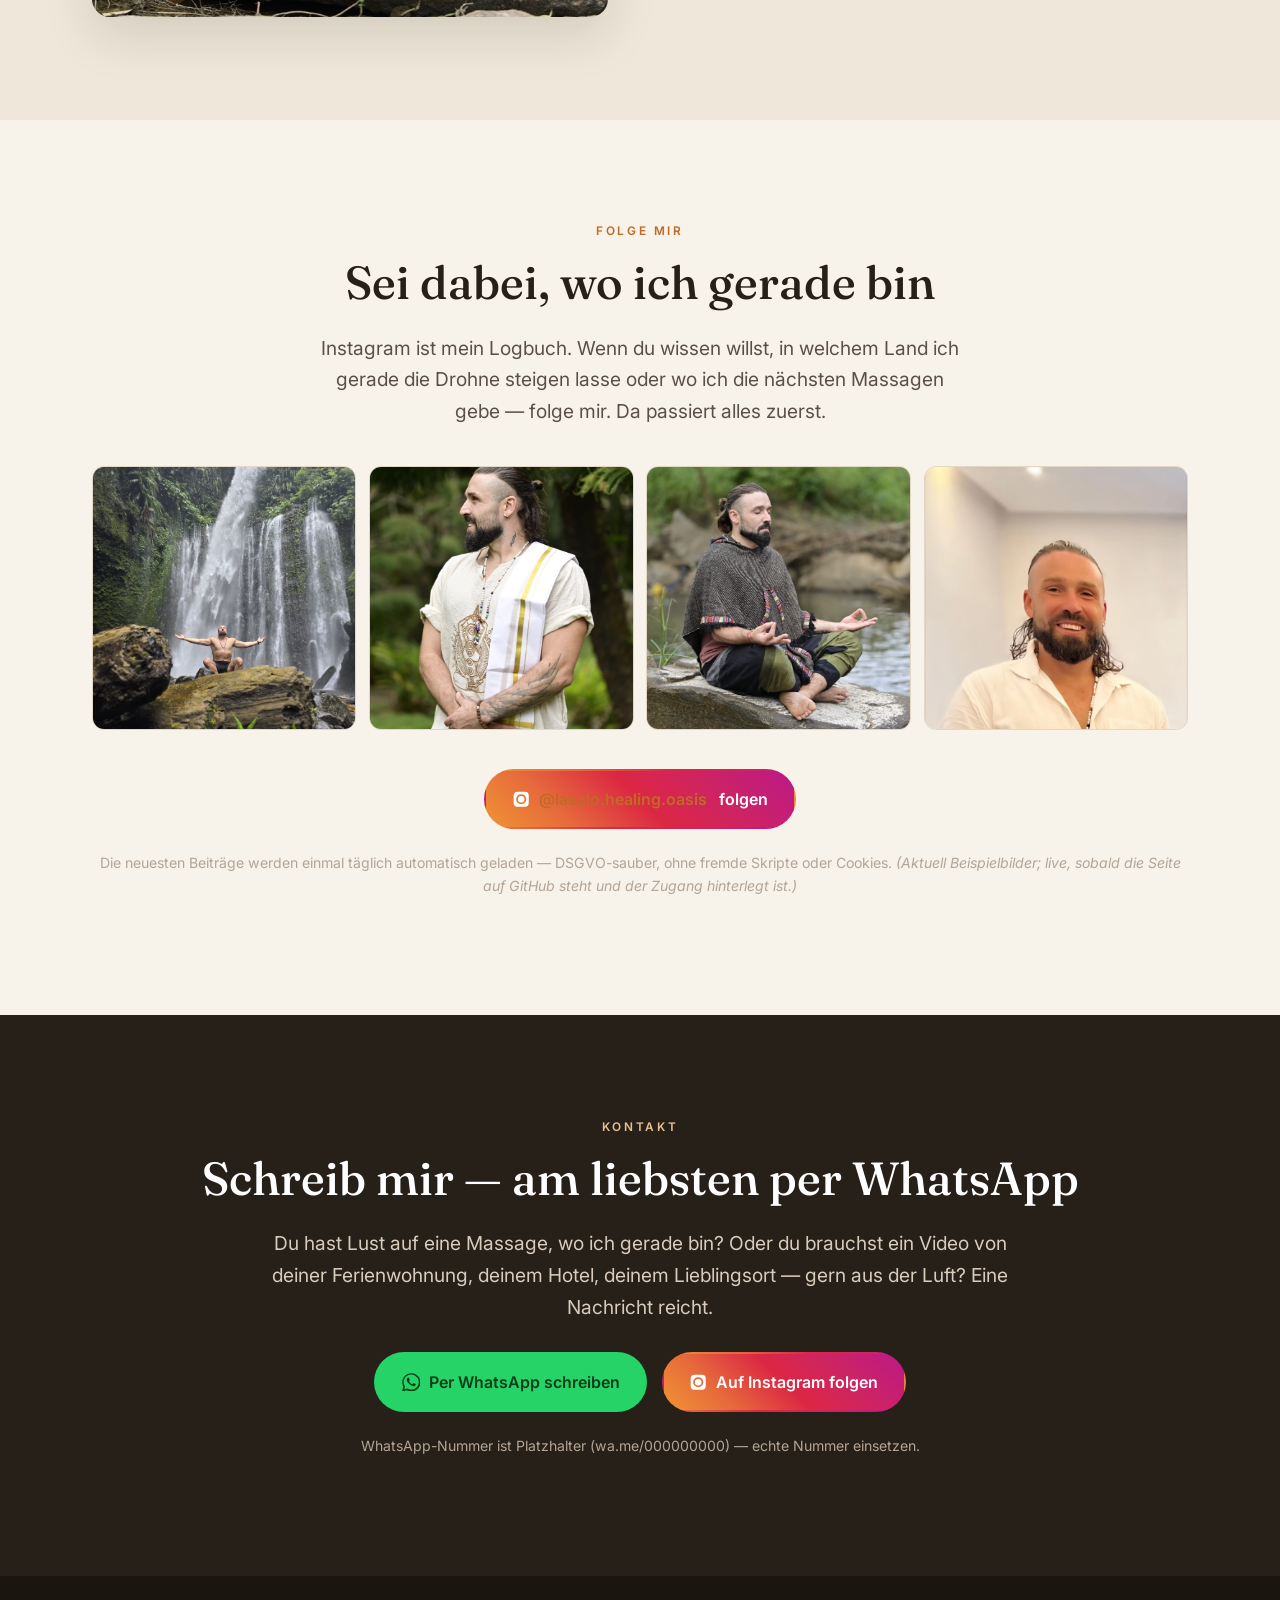
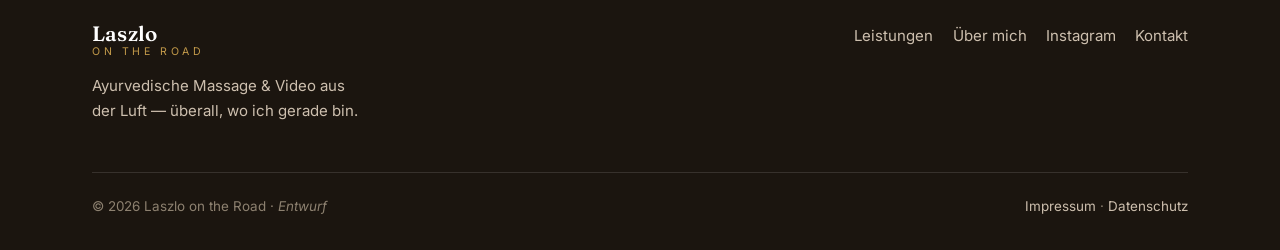
==== commit d2a2226b: "Instagram-Tagesabruf: GitHub-Action + Fetch-Skript, selbst-gehostet (keine Cookies), Grid datengetri" ====
--- a/index.html
+++ b/index.html
@@ -184,7 +184,8 @@
       <h2>Sei dabei, wo ich gerade bin</h2>
       <p class="lead" style="margin:0 auto">Instagram ist mein Logbuch. Wenn du wissen willst, in welchem Land ich gerade die Drohne steigen lasse oder wo ich die nächsten Massagen gebe — folge mir. Da passiert alles zuerst.</p>
     </div>
-    <div class="ig-grid">
+    <div class="ig-grid" id="ig-grid">
+      <!-- Fallback-Kacheln: werden bei vorhandener data/instagram.json durch die neuesten Posts ersetzt. -->
       <div class="ig-tile"><img src="assets/img/hero-wasserfall.jpg" alt="Laszlo am Wasserfall"></div>
       <div class="ig-tile"><img src="assets/img/ayurveda-portrait.jpg" alt="Laszlo in ayurvedischer Kleidung"></div>
       <div class="ig-tile placeholder"><svg viewBox="0 0 24 24" fill="none" stroke="currentColor" stroke-width="1.5"><rect x="3" y="3" width="18" height="18" rx="5"/><circle cx="12" cy="12" r="4"/><circle cx="17.5" cy="6.5" r="1.2" fill="currentColor"/></svg></div>
@@ -194,7 +195,7 @@
       <svg viewBox="0 0 24 24" fill="currentColor"><path d="M12 2.2c3.2 0 3.6 0 4.9.07 1.2.06 1.8.25 2.2.42.6.22 1 .48 1.4.9.42.4.68.8.9 1.4.17.4.36 1 .42 2.2.06 1.3.07 1.7.07 4.9s0 3.6-.07 4.9c-.06 1.2-.25 1.8-.42 2.2-.22.6-.48 1-.9 1.4-.4.42-.8.68-1.4.9-.4.17-1 .36-2.2.42-1.3.06-1.7.07-4.9.07s-3.6 0-4.9-.07c-1.2-.06-1.8-.25-2.2-.42-.6-.22-1-.48-1.4-.9-.42-.4-.68-.8-.9-1.4-.17-.4-.36-1-.42-2.2C2.2 15.6 2.2 15.2 2.2 12s0-3.6.07-4.9c.06-1.2.25-1.8.42-2.2.22-.6.48-1 .9-1.4.4-.42.8-.68 1.4-.9.4-.17 1-.36 2.2-.42C8.4 2.2 8.8 2.2 12 2.2zm0 3.2A6.6 6.6 0 1 0 18.6 12 6.6 6.6 0 0 0 12 5.4zm0 10.9A4.3 4.3 0 1 1 16.3 12 4.3 4.3 0 0 1 12 16.3zm6.8-11.2a1.54 1.54 0 1 1-1.54-1.54 1.54 1.54 0 0 1 1.54 1.54z"/></svg>
       <span class="handle">@laszlo.healing.oasis</span> &nbsp;folgen
     </a>
-    <p class="contact-note">Auf Wunsch kann hier später der Live-Feed direkt eingebettet werden.</p>
+    <p class="contact-note">Die neuesten Beiträge werden einmal täglich automatisch geladen — DSGVO-sauber, ohne fremde Skripte oder Cookies. <em>(Aktuell Beispielbilder; live, sobald die Seite auf GitHub steht und der Zugang hinterlegt ist.)</em></p>
   </div>
 </section>
 
@@ -250,6 +251,27 @@
     toggle.setAttribute('aria-expanded', open);
   });
   links.querySelectorAll('a').forEach(a => a.addEventListener('click', () => links.classList.remove('open')));
+
+  // Instagram-Feed: laedt die selbst-gehostete data/instagram.json (gleiche Domain,
+  // keine Drittanbieter, keine Cookies). Bei Fehler bleiben die Fallback-Kacheln stehen.
+  (async () => {
+    const grid = document.getElementById('ig-grid');
+    if (!grid) return;
+    try {
+      const res = await fetch('data/instagram.json', { cache: 'no-cache' });
+      if (!res.ok) return;
+      const data = await res.json();
+      const posts = (data.posts || []).slice(0, 4);
+      if (!posts.length) return;
+      grid.innerHTML = posts.map(p => {
+        const cap = (p.caption || '').replace(/"/g, '&quot;');
+        return `<a class="ig-tile" href="${p.permalink}" target="_blank" rel="noopener">`
+             + `<img src="${p.img}" alt="Instagram-Post von Laszlo${cap ? ': ' + cap : ''}" loading="lazy"></a>`;
+      }).join('');
+    } catch (e) {
+      /* Fallback-Kacheln bleiben sichtbar */
+    }
+  })();
 </script>
 </body>
 </html>
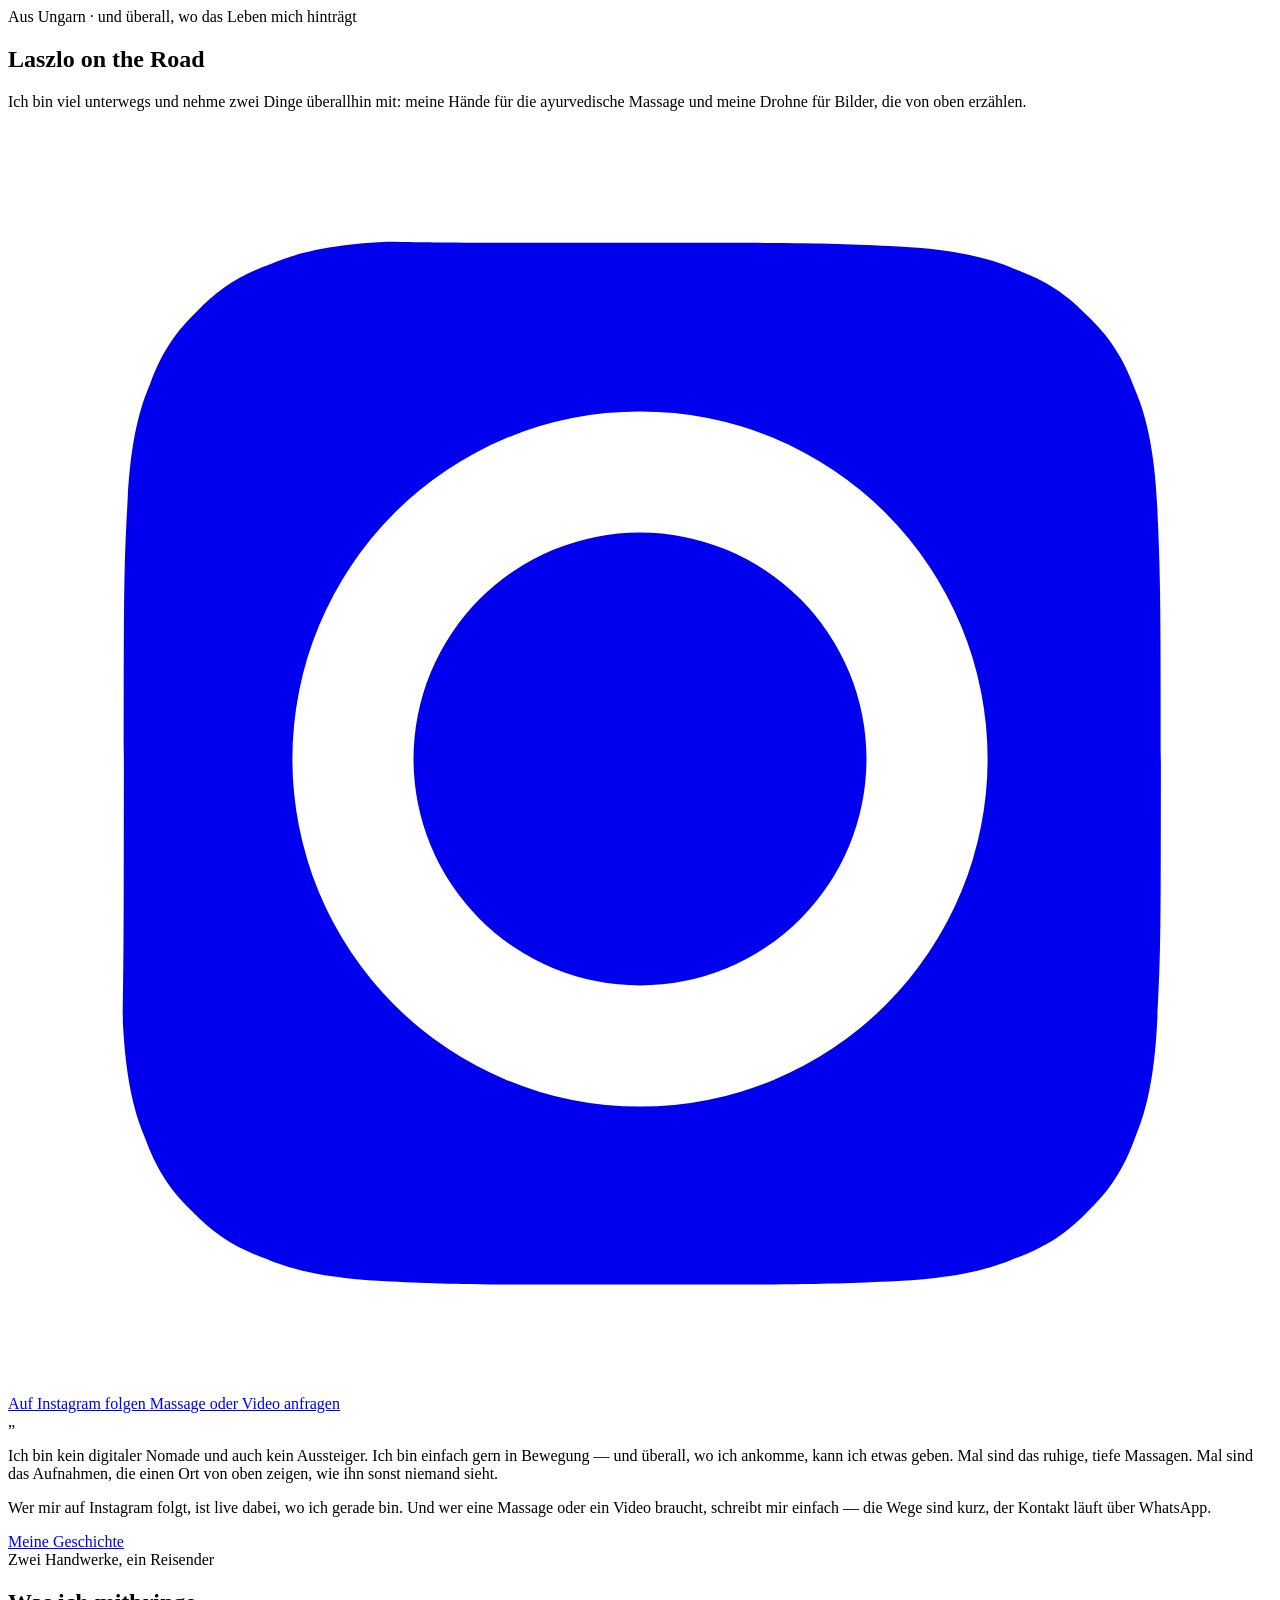
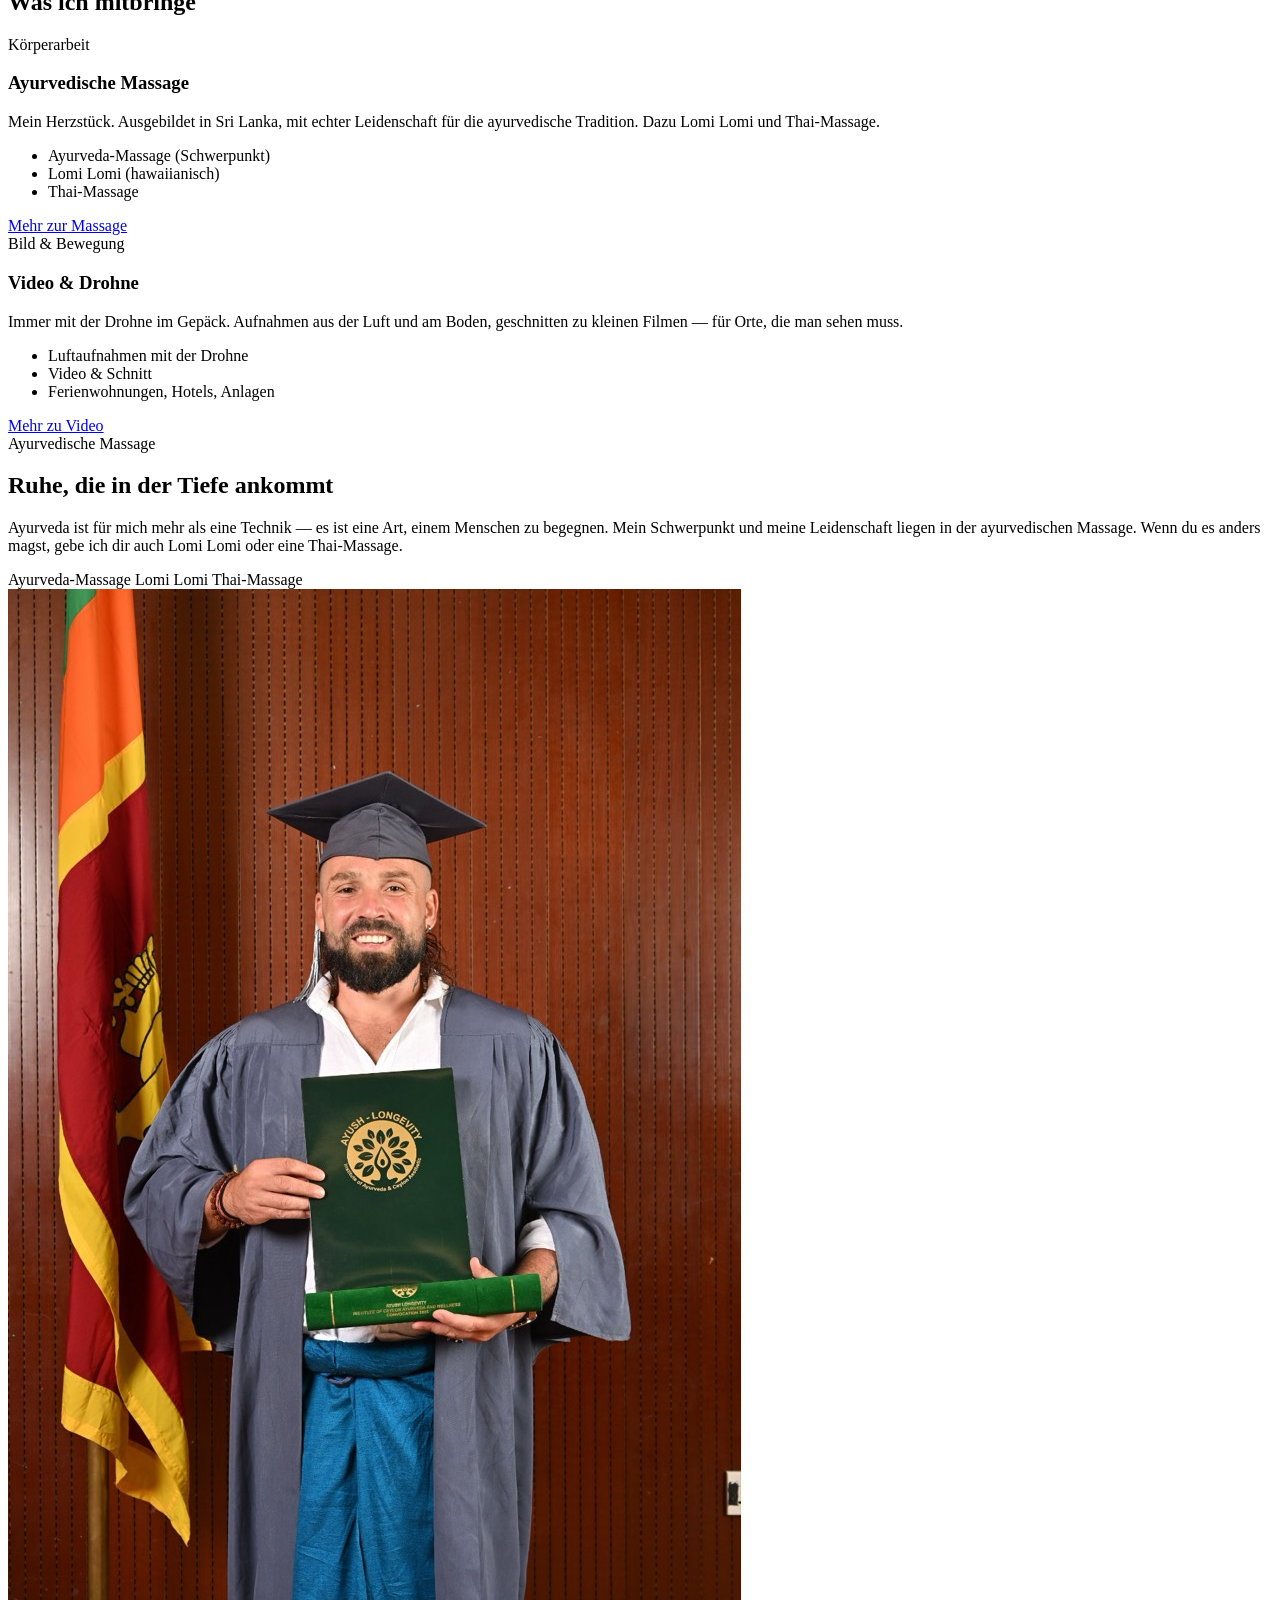
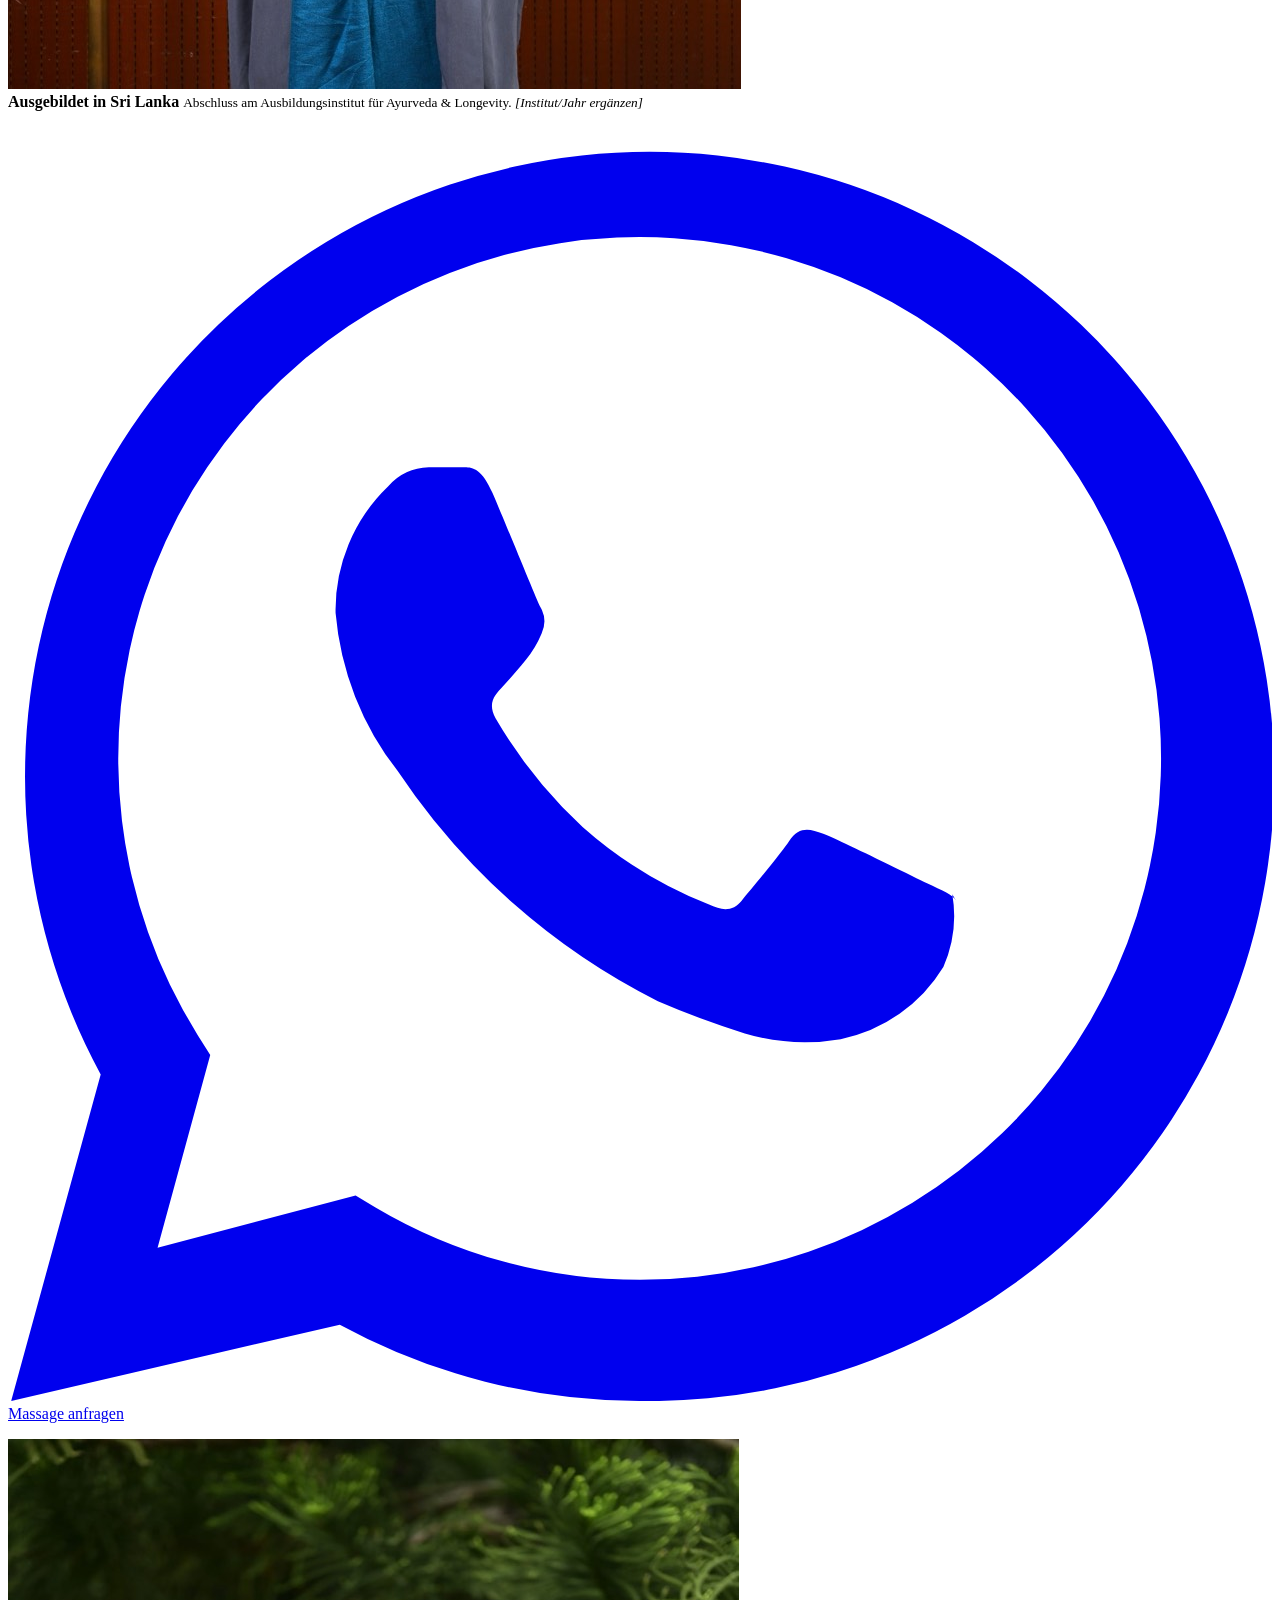
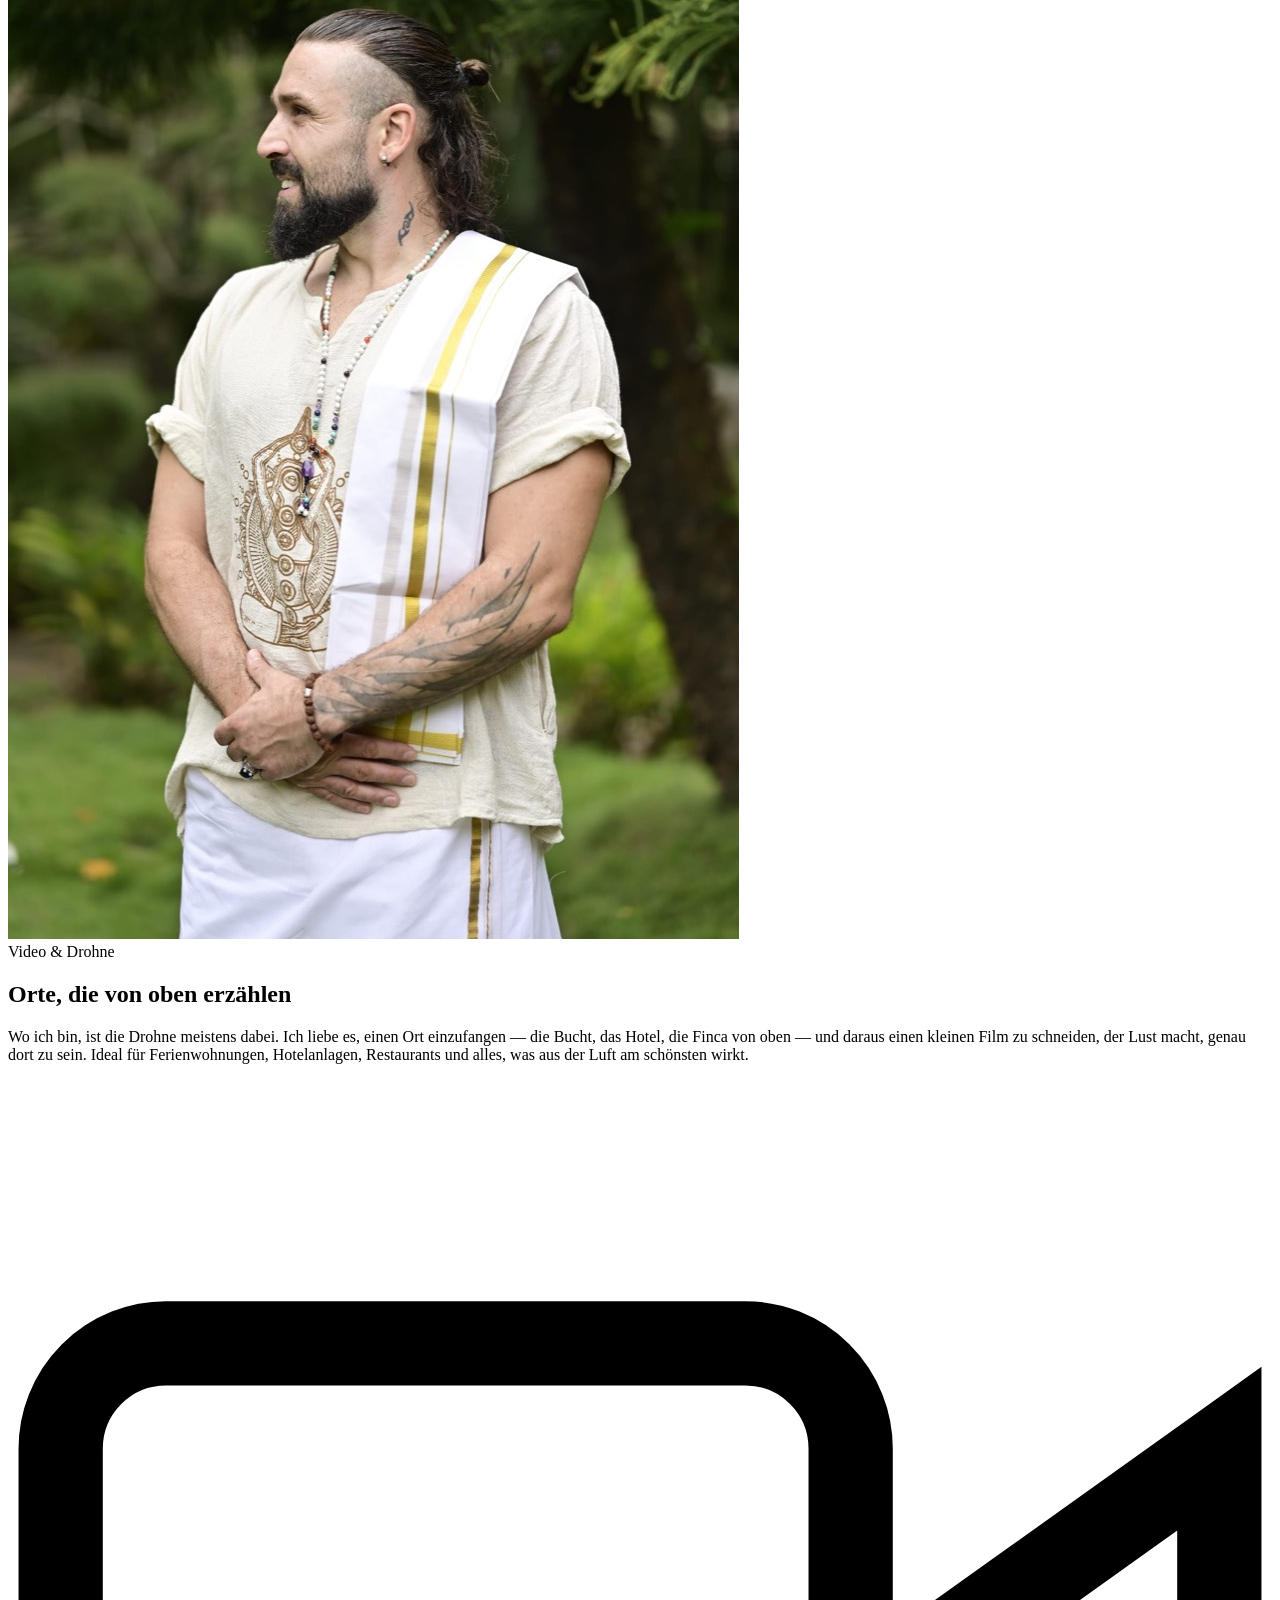
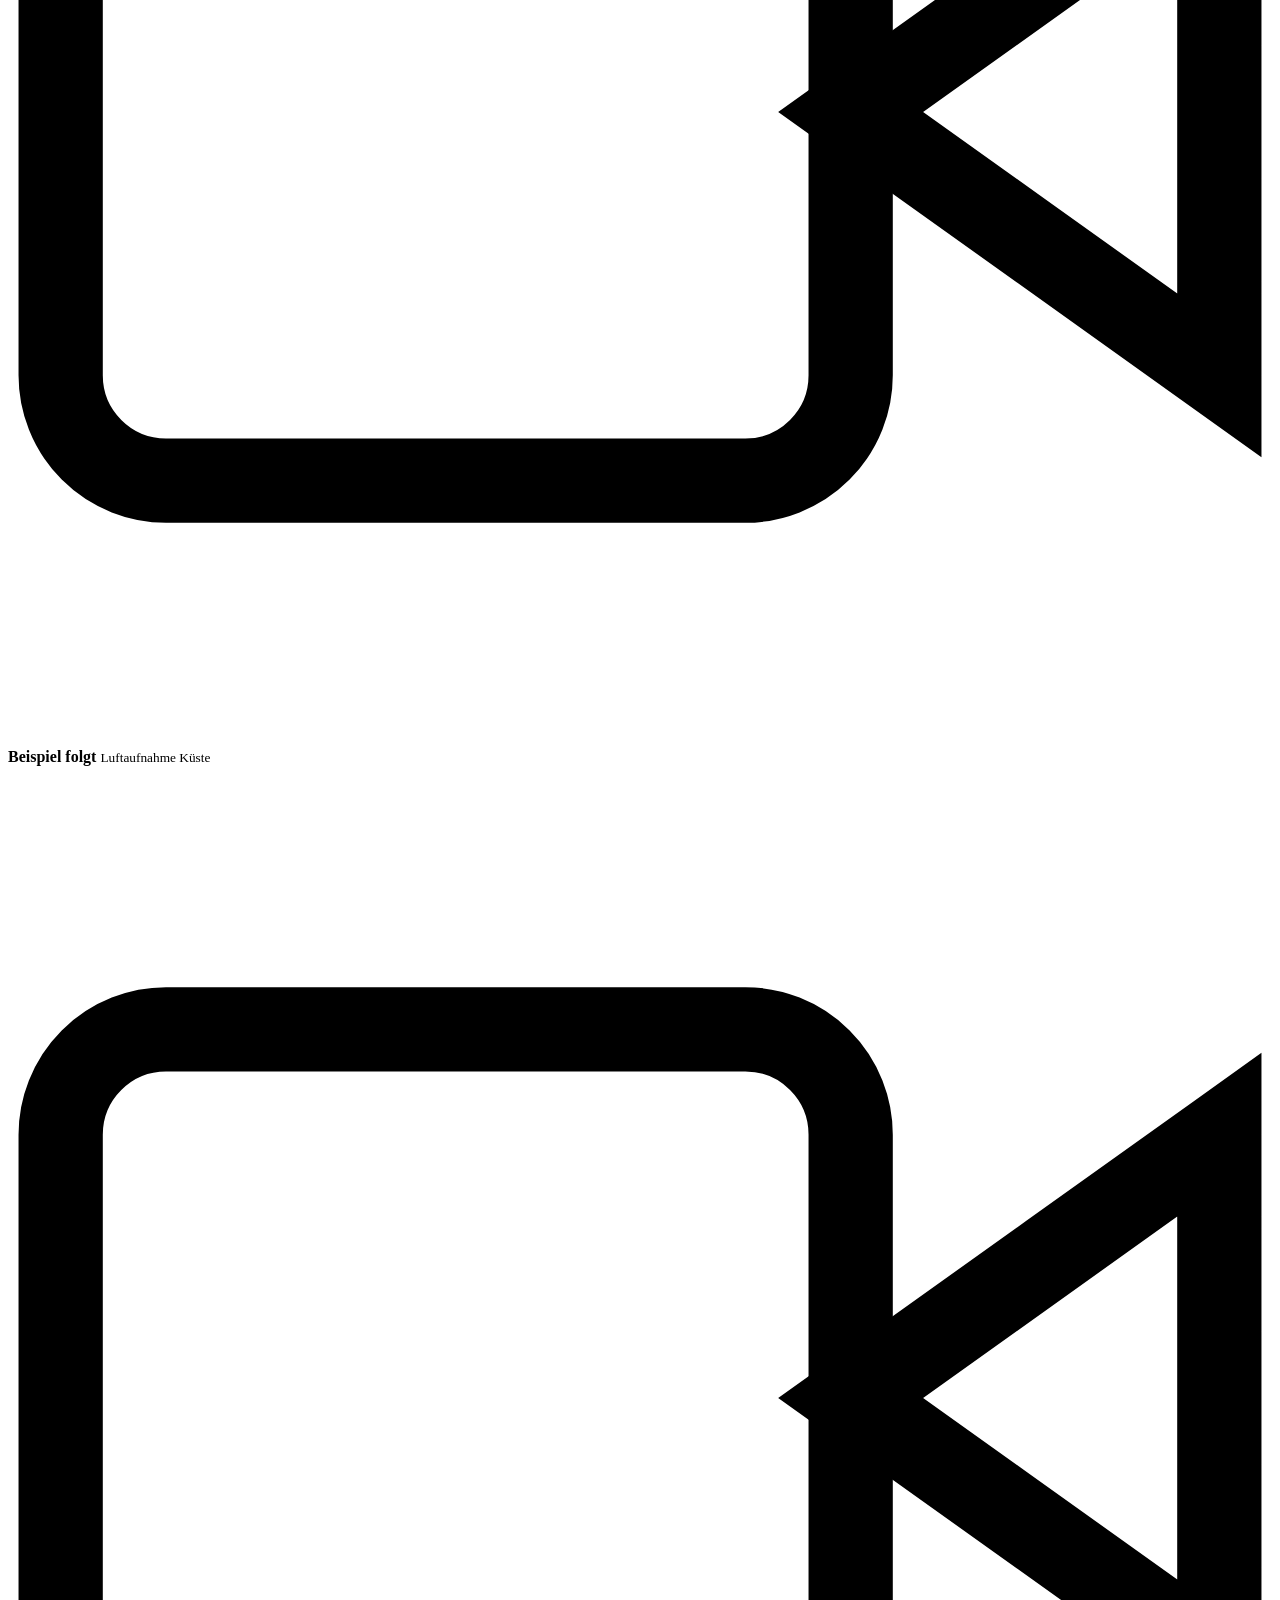
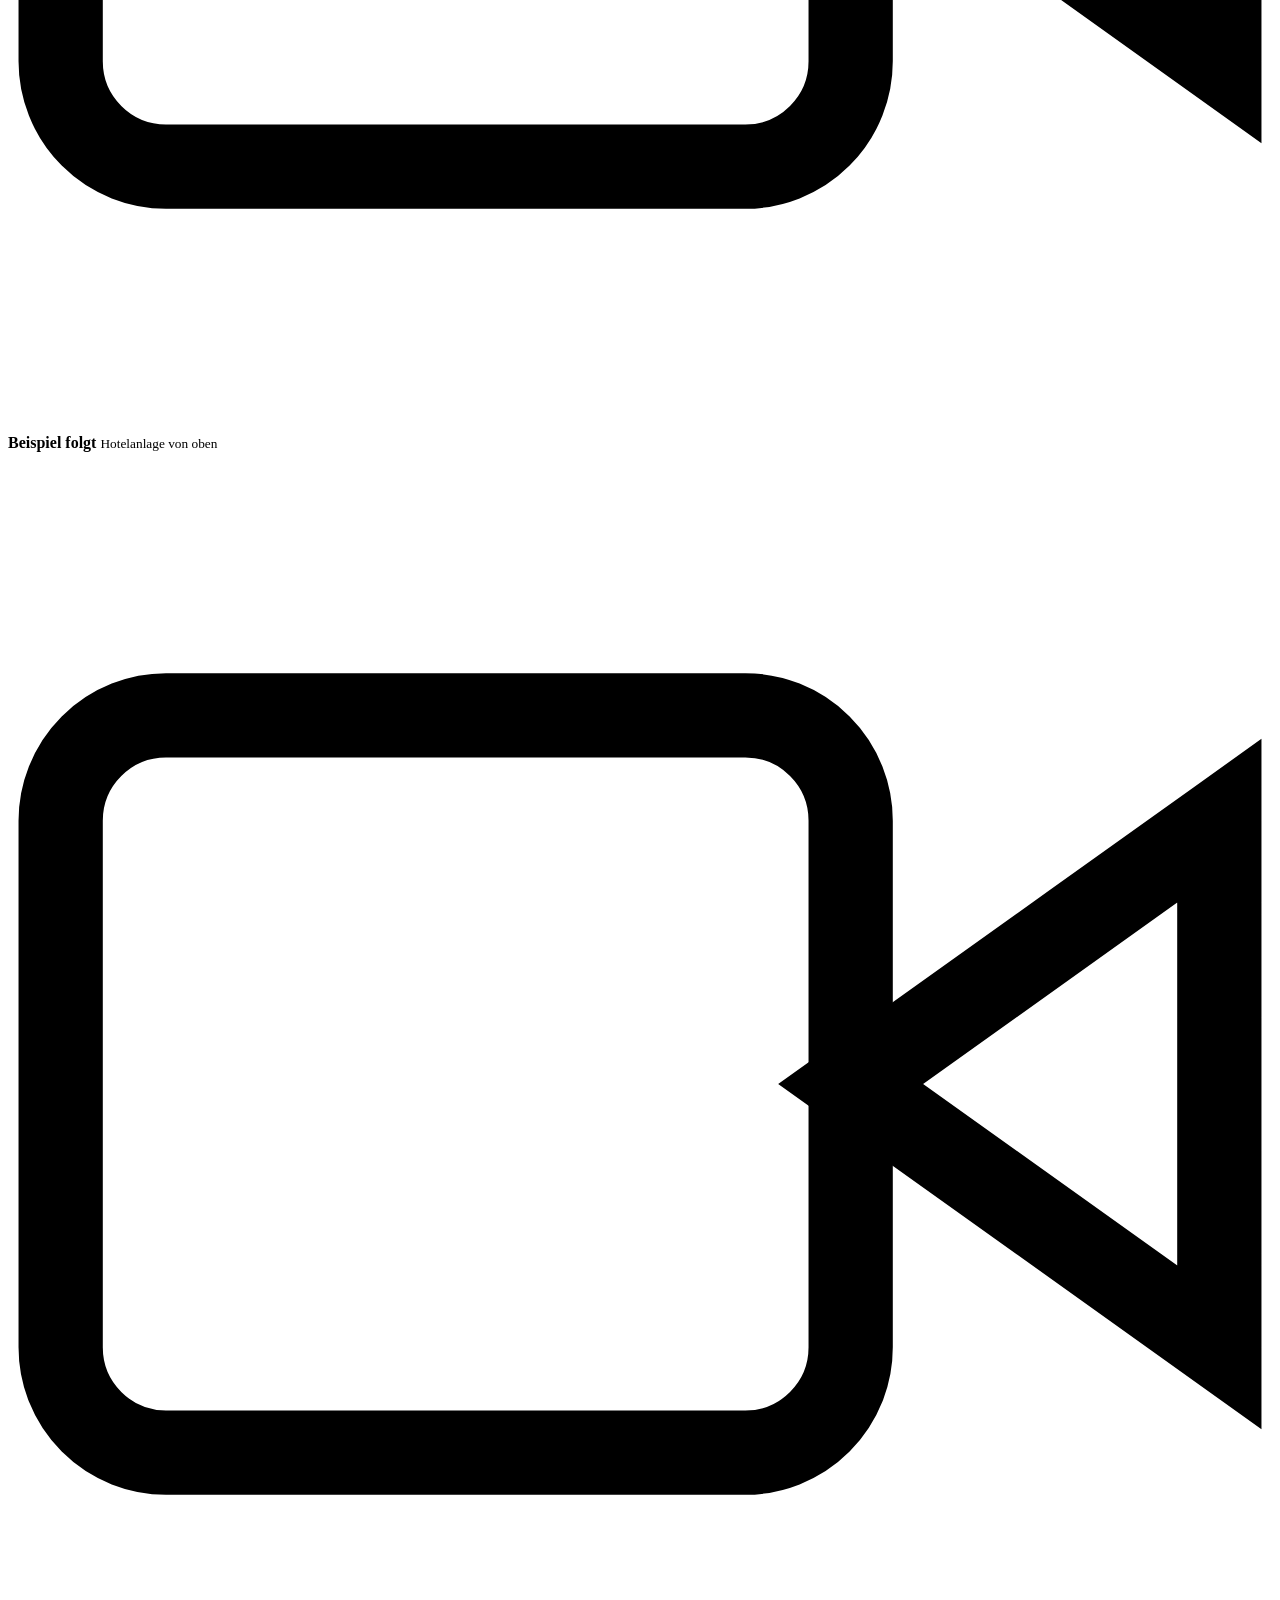
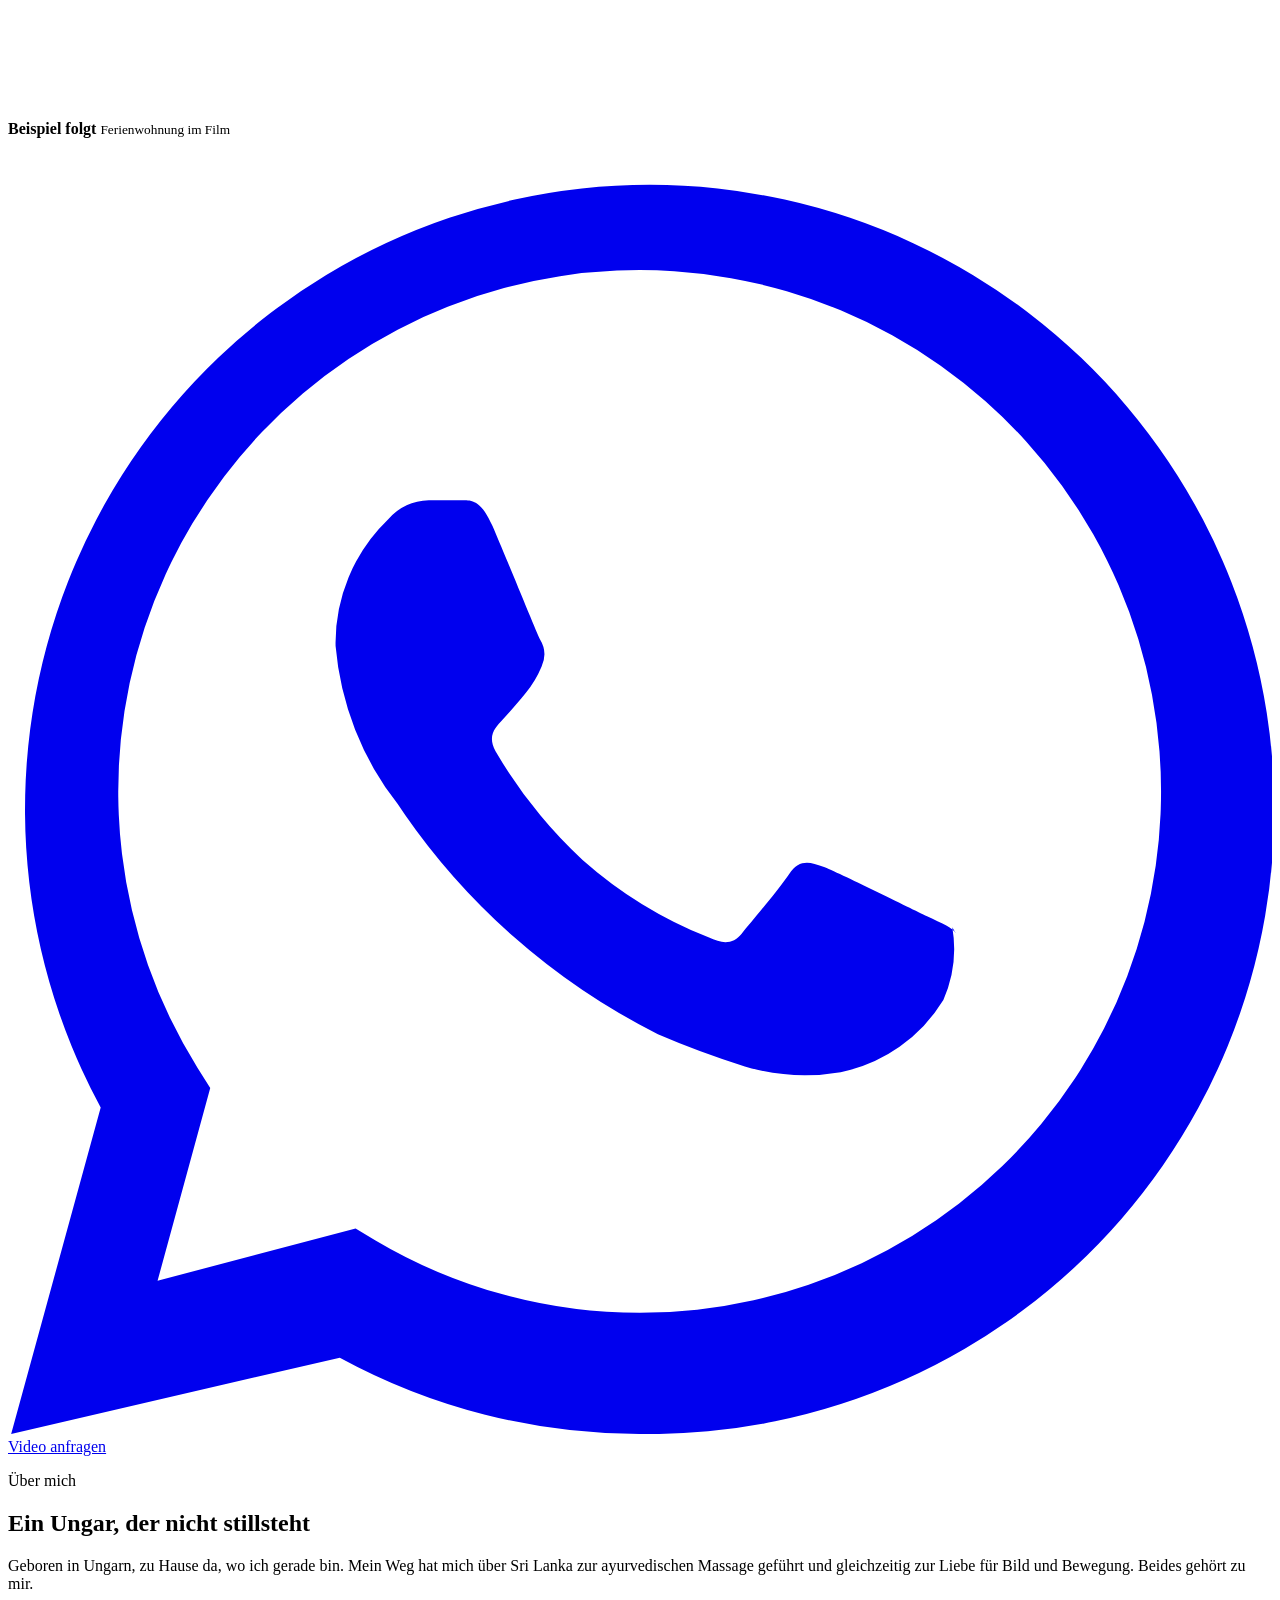
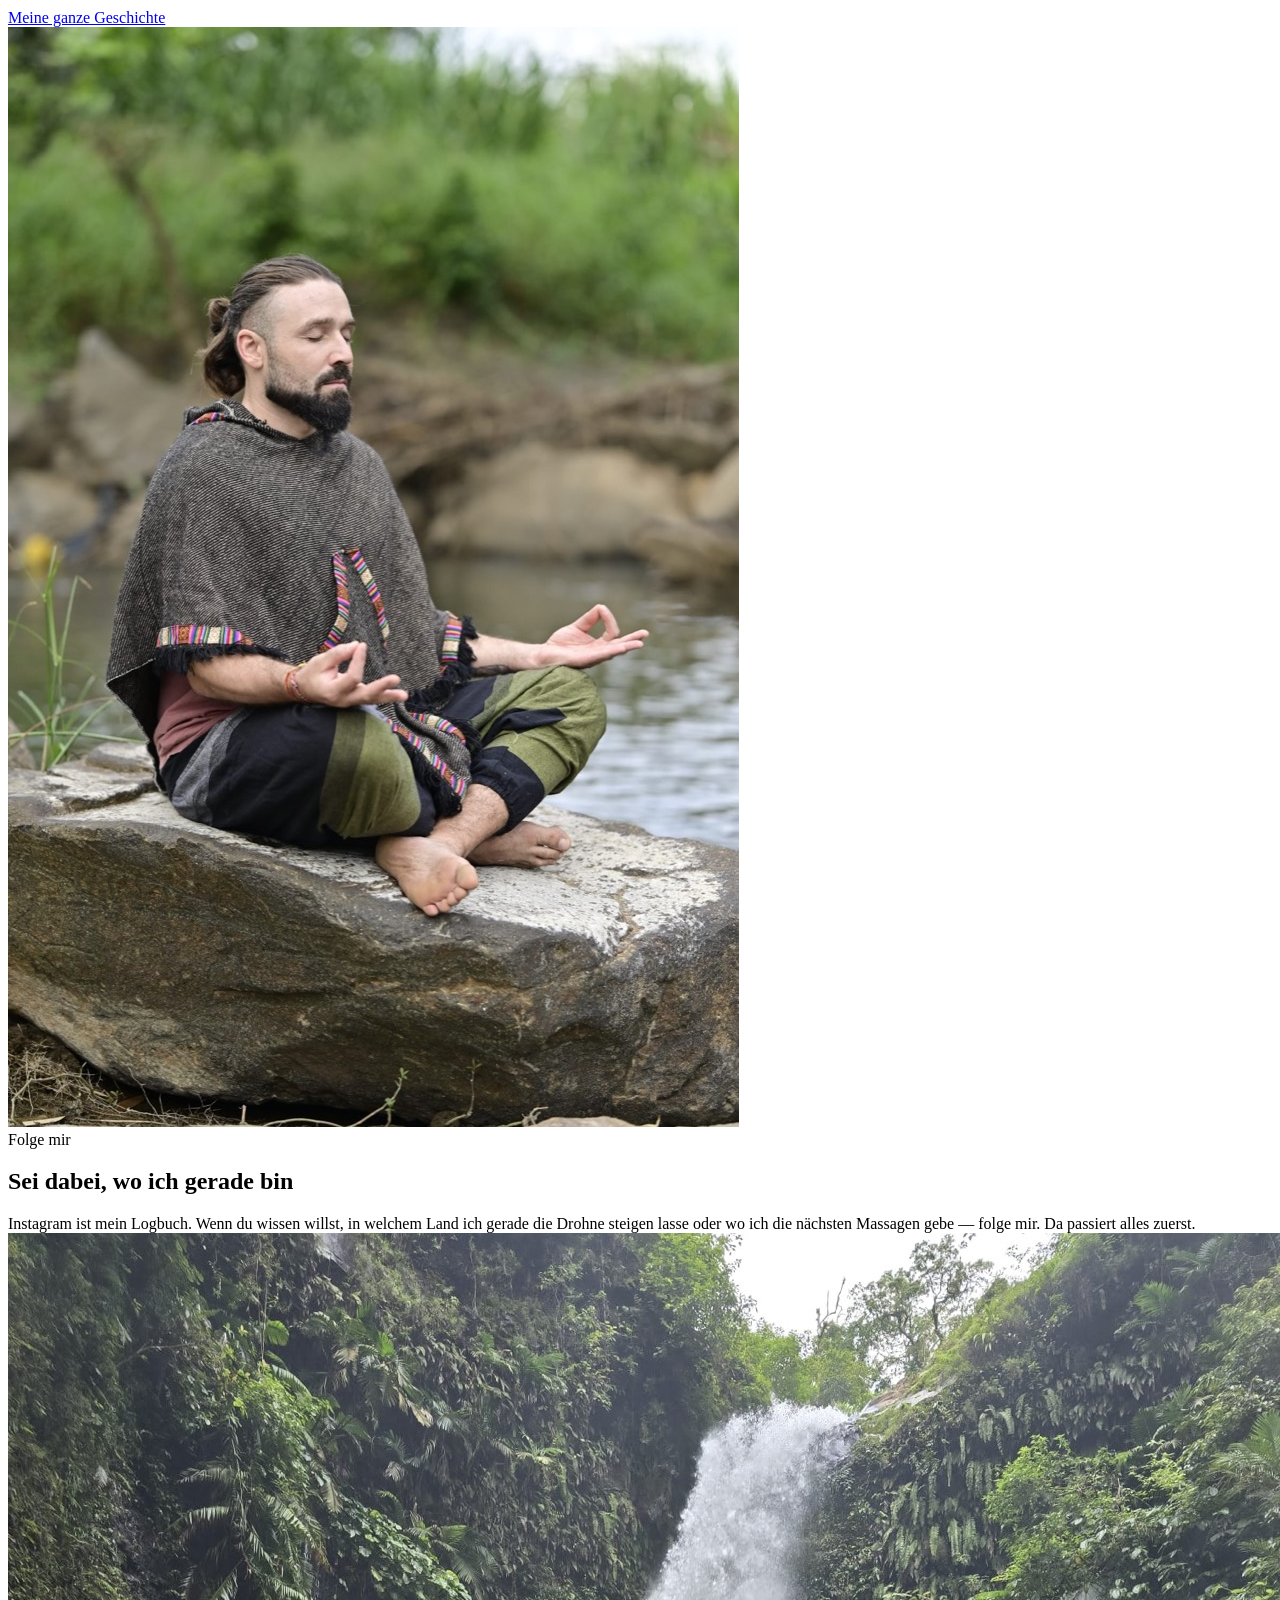
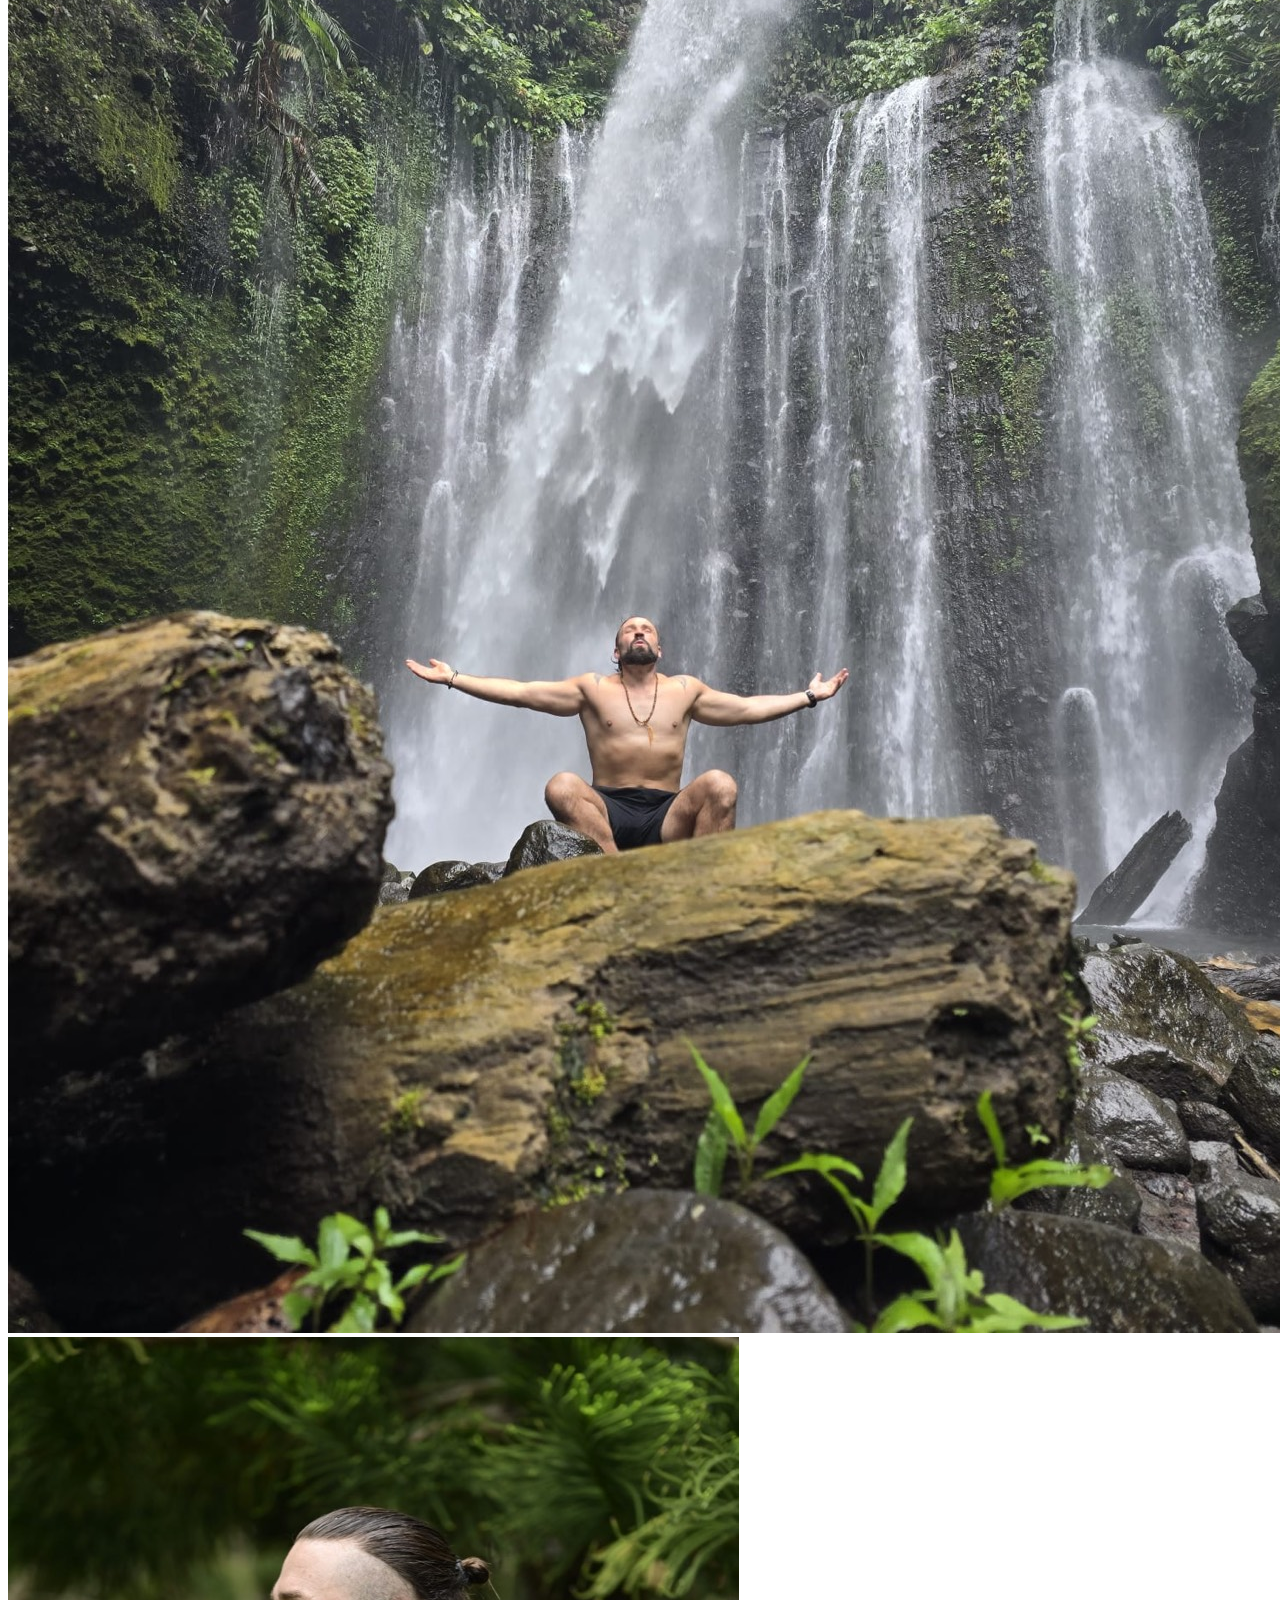
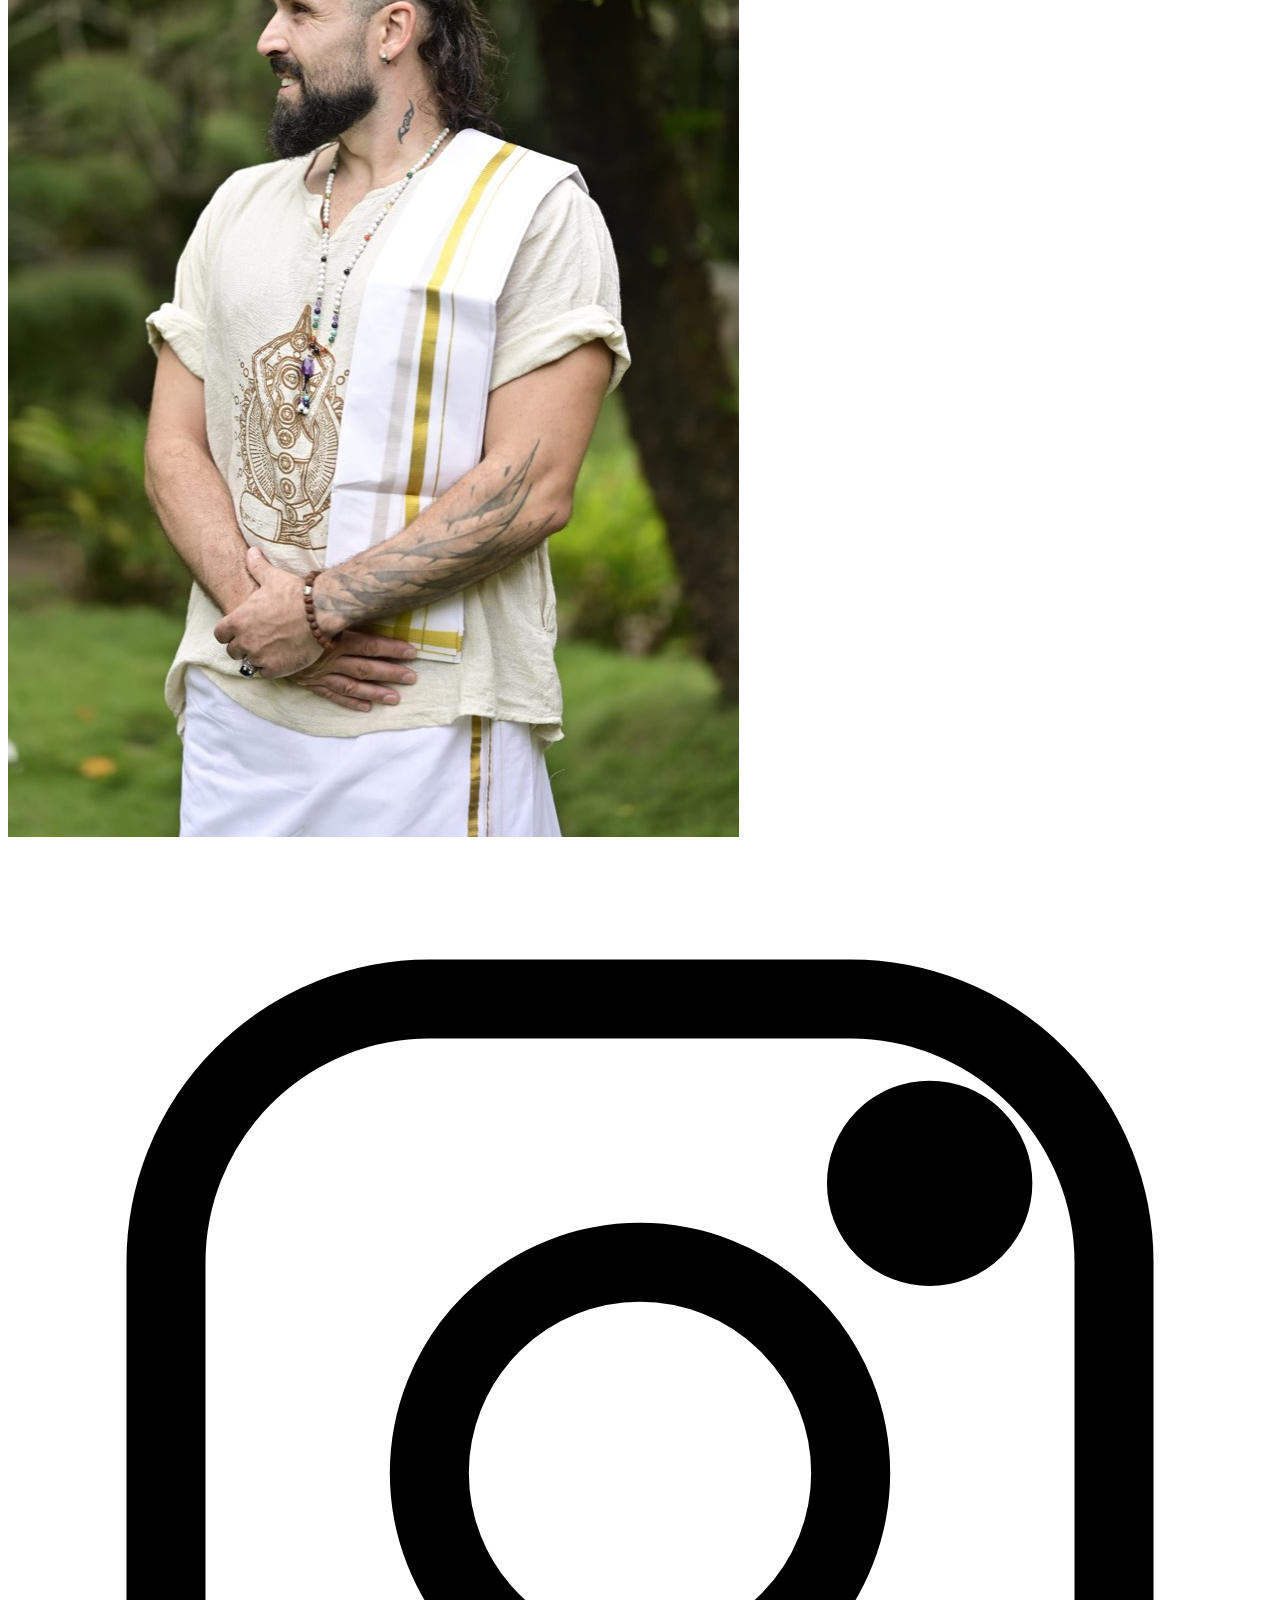
==== commit d6175d2f: "noindex auf allen Seiten (Entwurf/Muster)" ====
--- a/index.html
+++ b/index.html
@@ -5,6 +5,7 @@
 <meta name="viewport" content="width=device-width, initial-scale=1.0">
 <title>Laszlo on the Road — Ayurveda-Massage & Video aus der Luft</title>
 <meta name="description" content="Laszlo ist viel unterwegs und bringt zwei Handwerke mit: ayurvedische Massage und Video- und Drohnenaufnahmen. Wo immer er gerade ist, kannst du buchen.">
+<meta name="robots" content="noindex"><!-- Entwurf: nicht indexieren ->
 <link rel="preconnect" href="https://fonts.googleapis.com">
 <link rel="preconnect" href="https://fonts.gstatic.com" crossorigin>
 <link href="https://fonts.googleapis.com/css2?family=Fraunces:opsz,wght@9..144,400;9..144,500;9..144,600&family=Inter:wght@400;500;600;700&display=swap" rel="stylesheet">
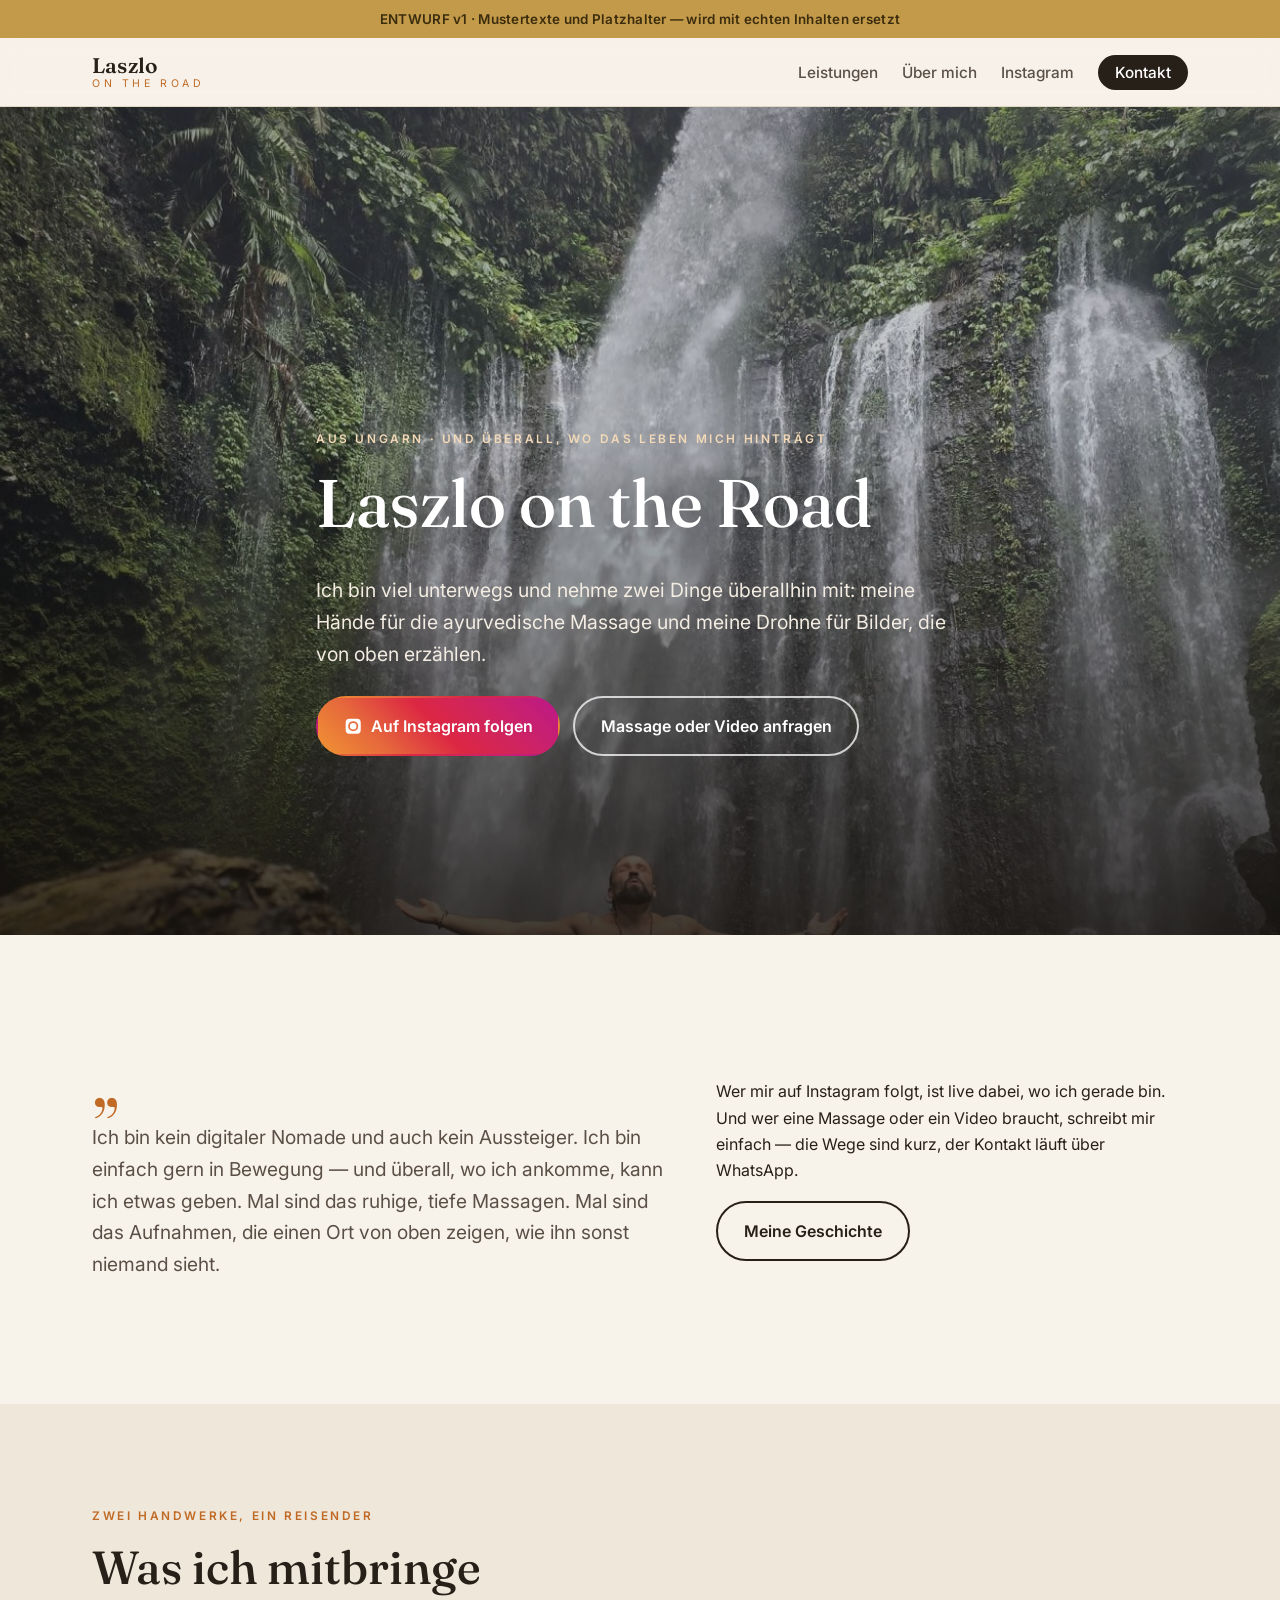
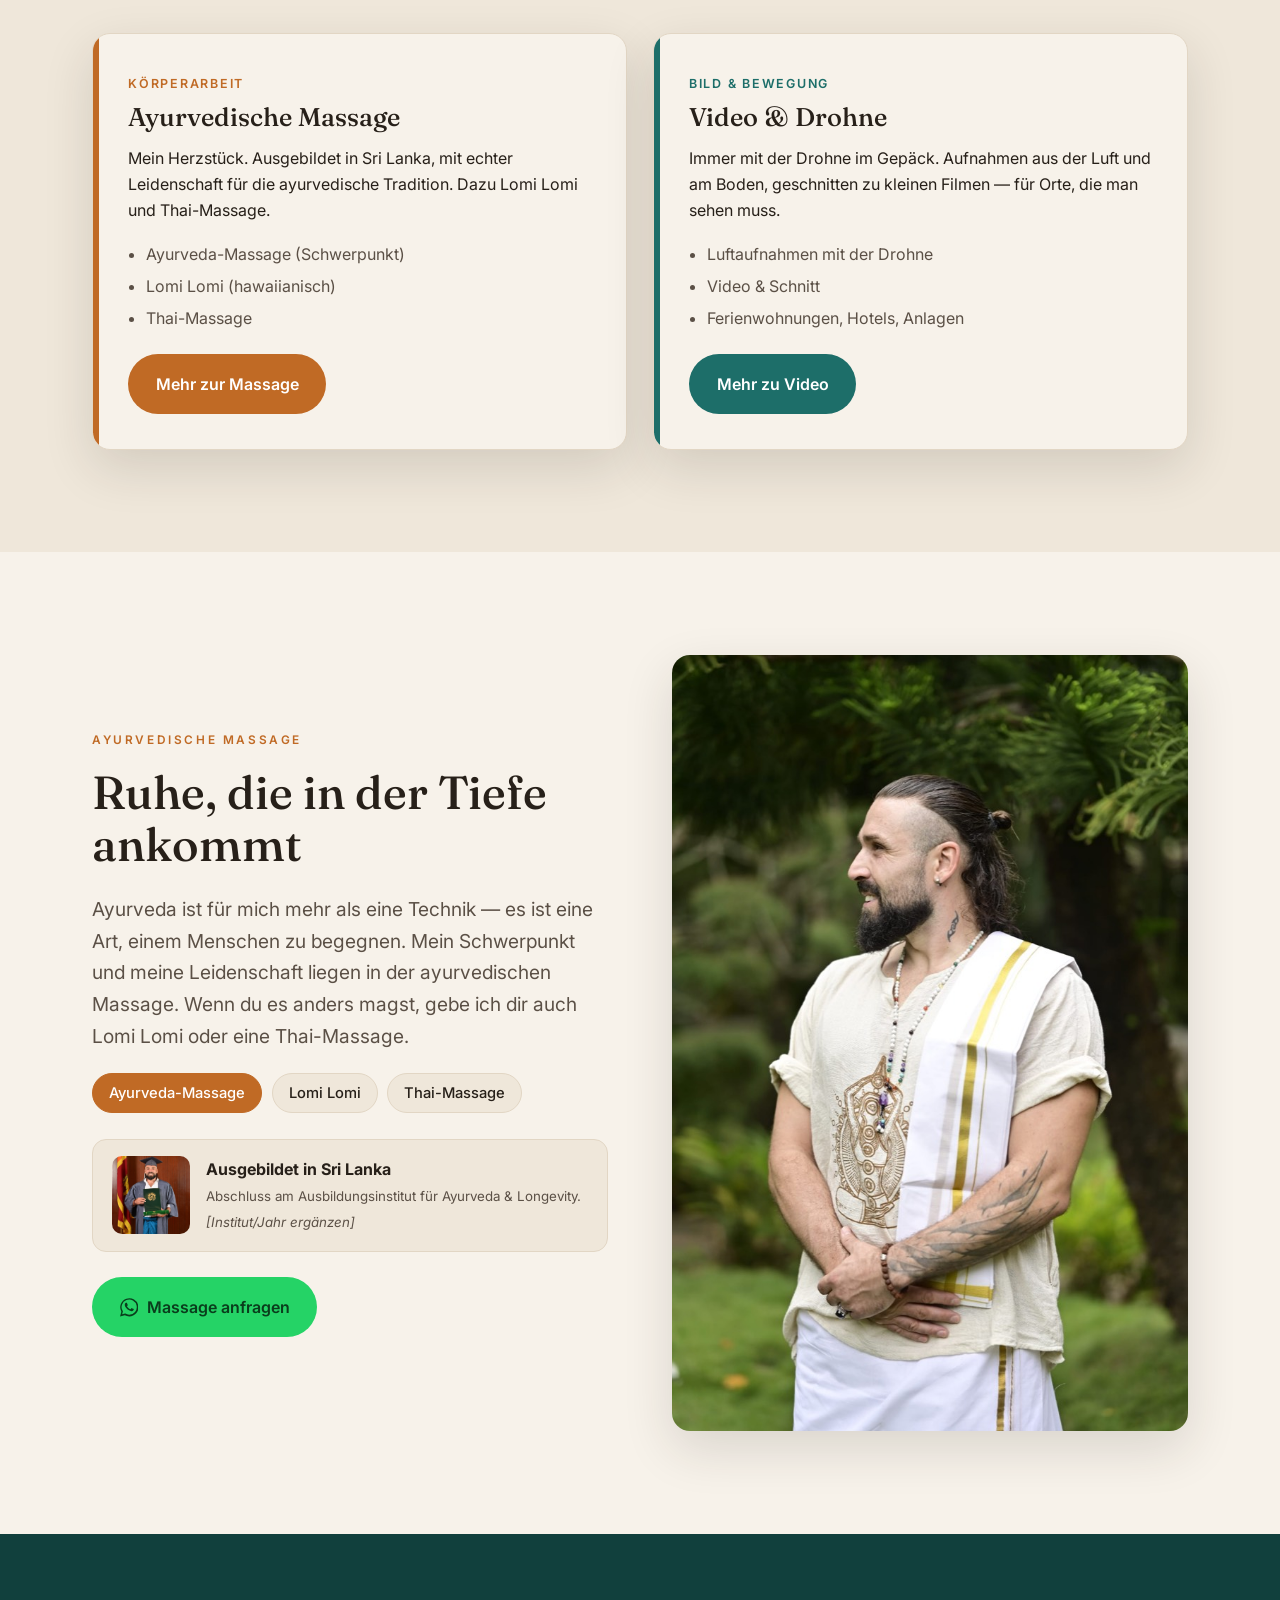
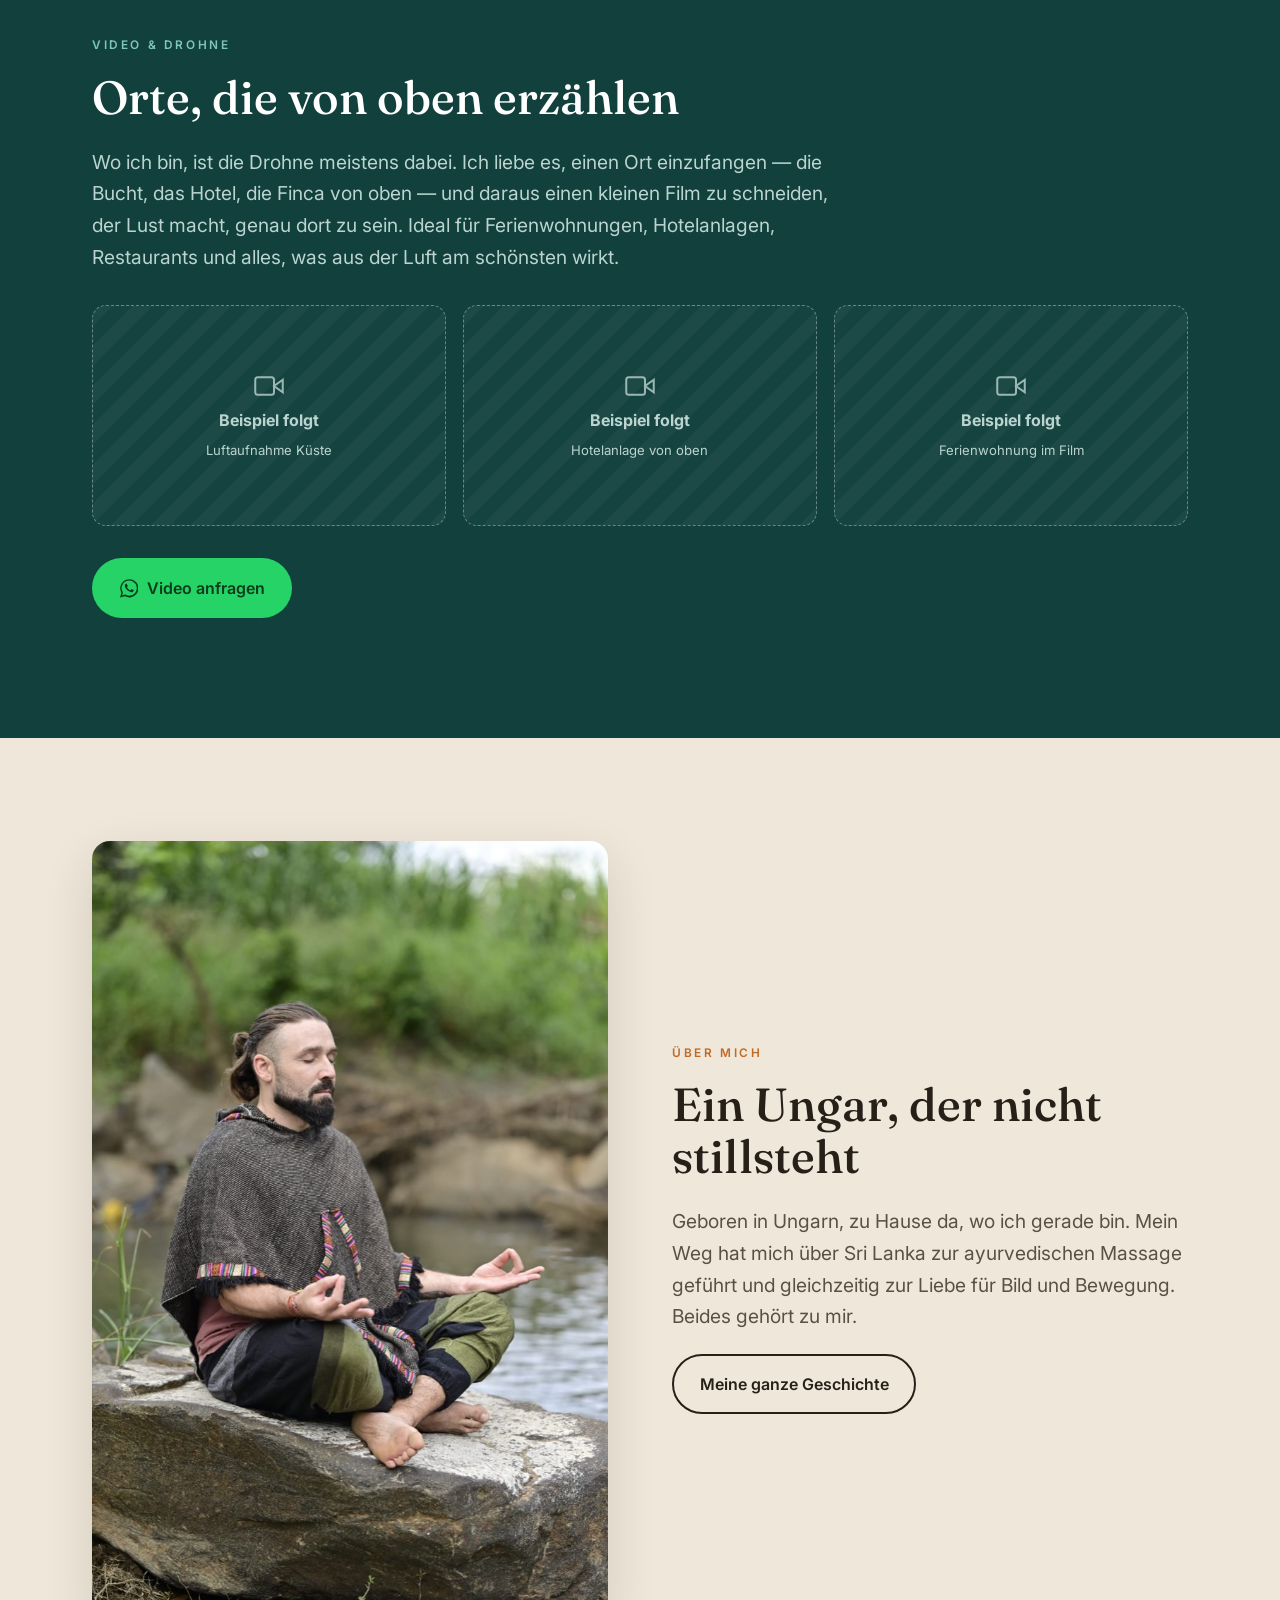
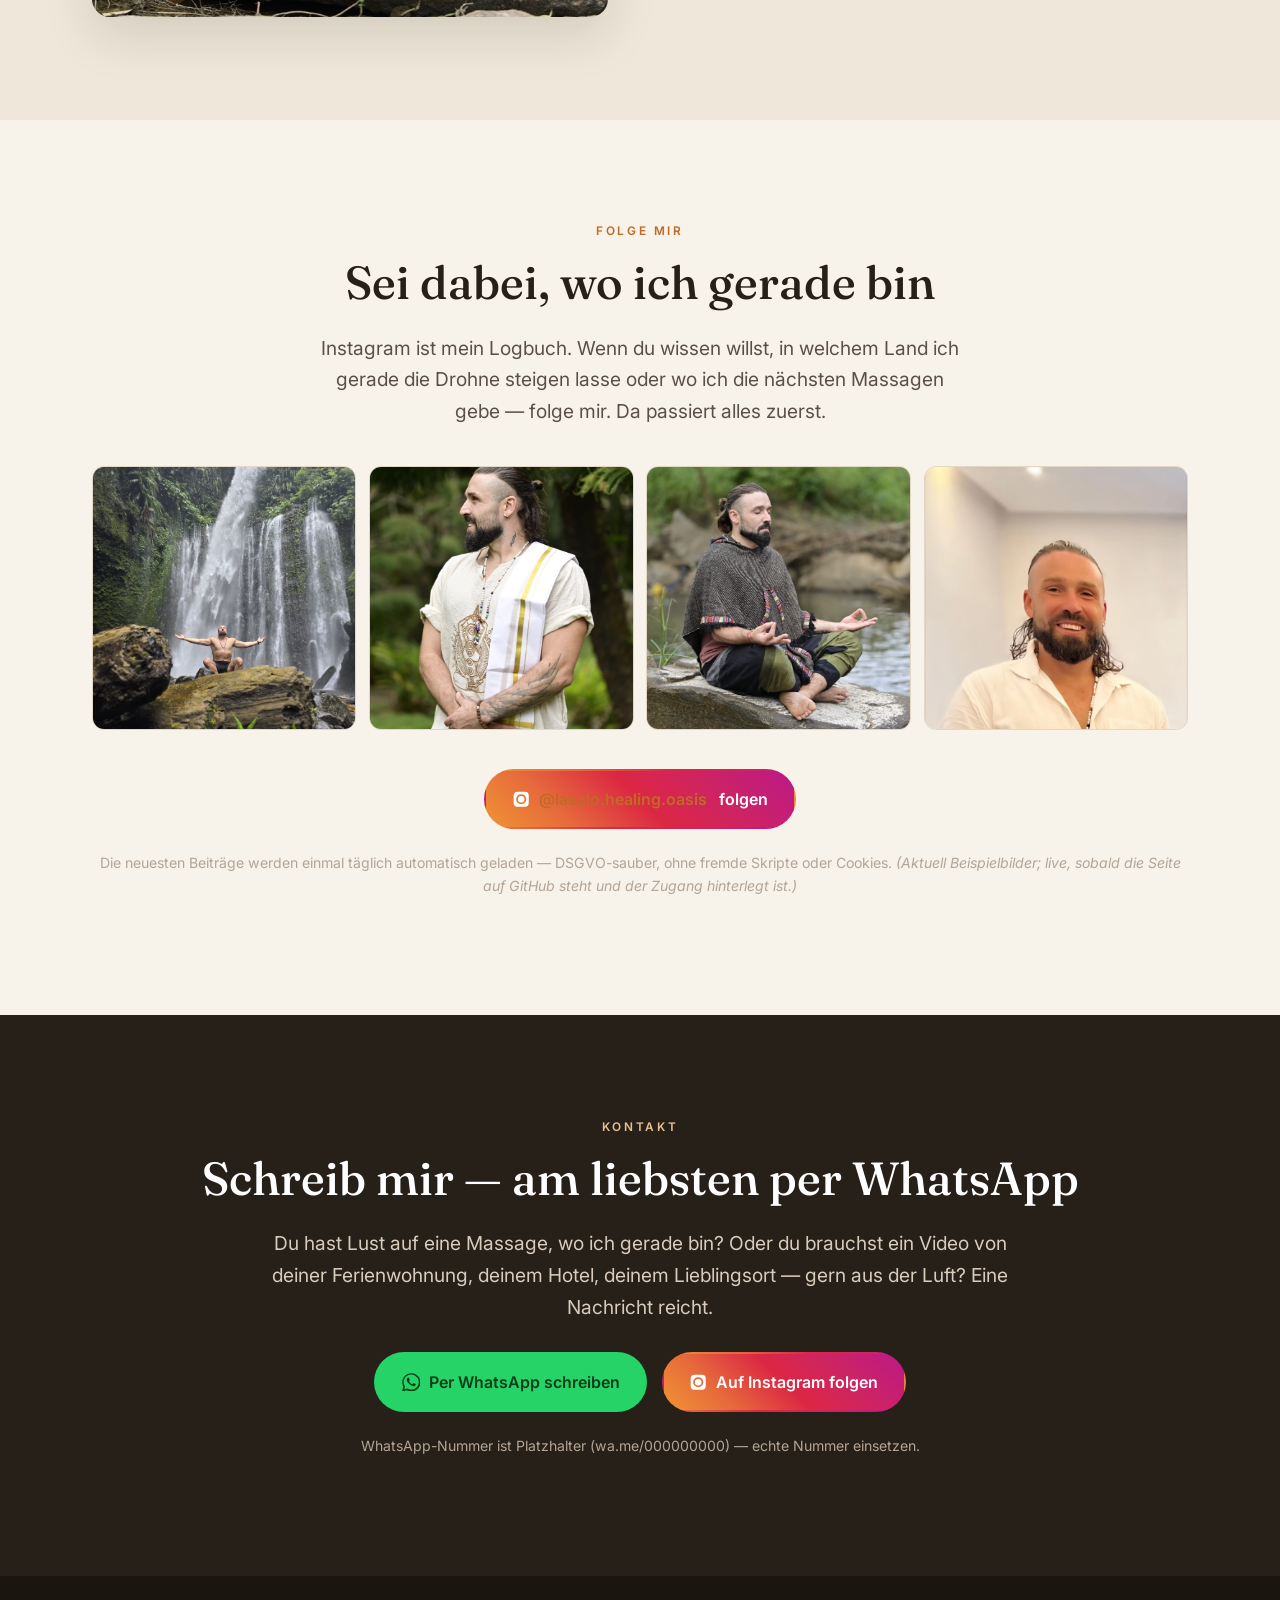
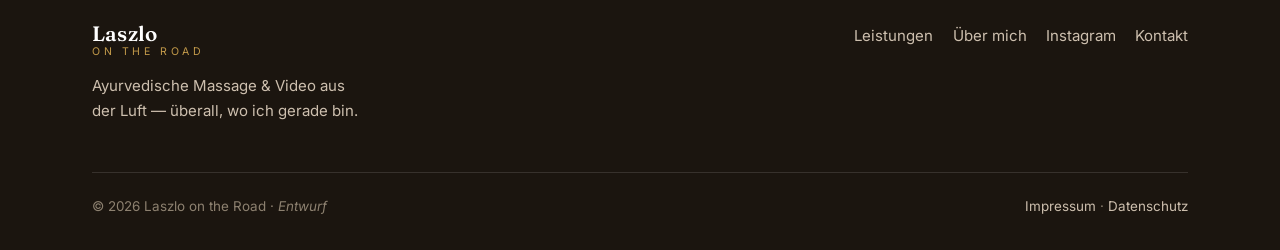
==== commit 47a9aa06: "Fix: unterminierter HTML-Kommentar (-> statt -->) schluckte das Stylesheet; CSS lud nicht" ====
--- a/index.html
+++ b/index.html
@@ -5,7 +5,7 @@
 <meta name="viewport" content="width=device-width, initial-scale=1.0">
 <title>Laszlo on the Road — Ayurveda-Massage & Video aus der Luft</title>
 <meta name="description" content="Laszlo ist viel unterwegs und bringt zwei Handwerke mit: ayurvedische Massage und Video- und Drohnenaufnahmen. Wo immer er gerade ist, kannst du buchen.">
-<meta name="robots" content="noindex"><!-- Entwurf: nicht indexieren ->
+<meta name="robots" content="noindex"><!-- Entwurf: nicht indexieren -->
 <link rel="preconnect" href="https://fonts.googleapis.com">
 <link rel="preconnect" href="https://fonts.gstatic.com" crossorigin>
 <link href="https://fonts.googleapis.com/css2?family=Fraunces:opsz,wght@9..144,400;9..144,500;9..144,600&family=Inter:wght@400;500;600;700&display=swap" rel="stylesheet">
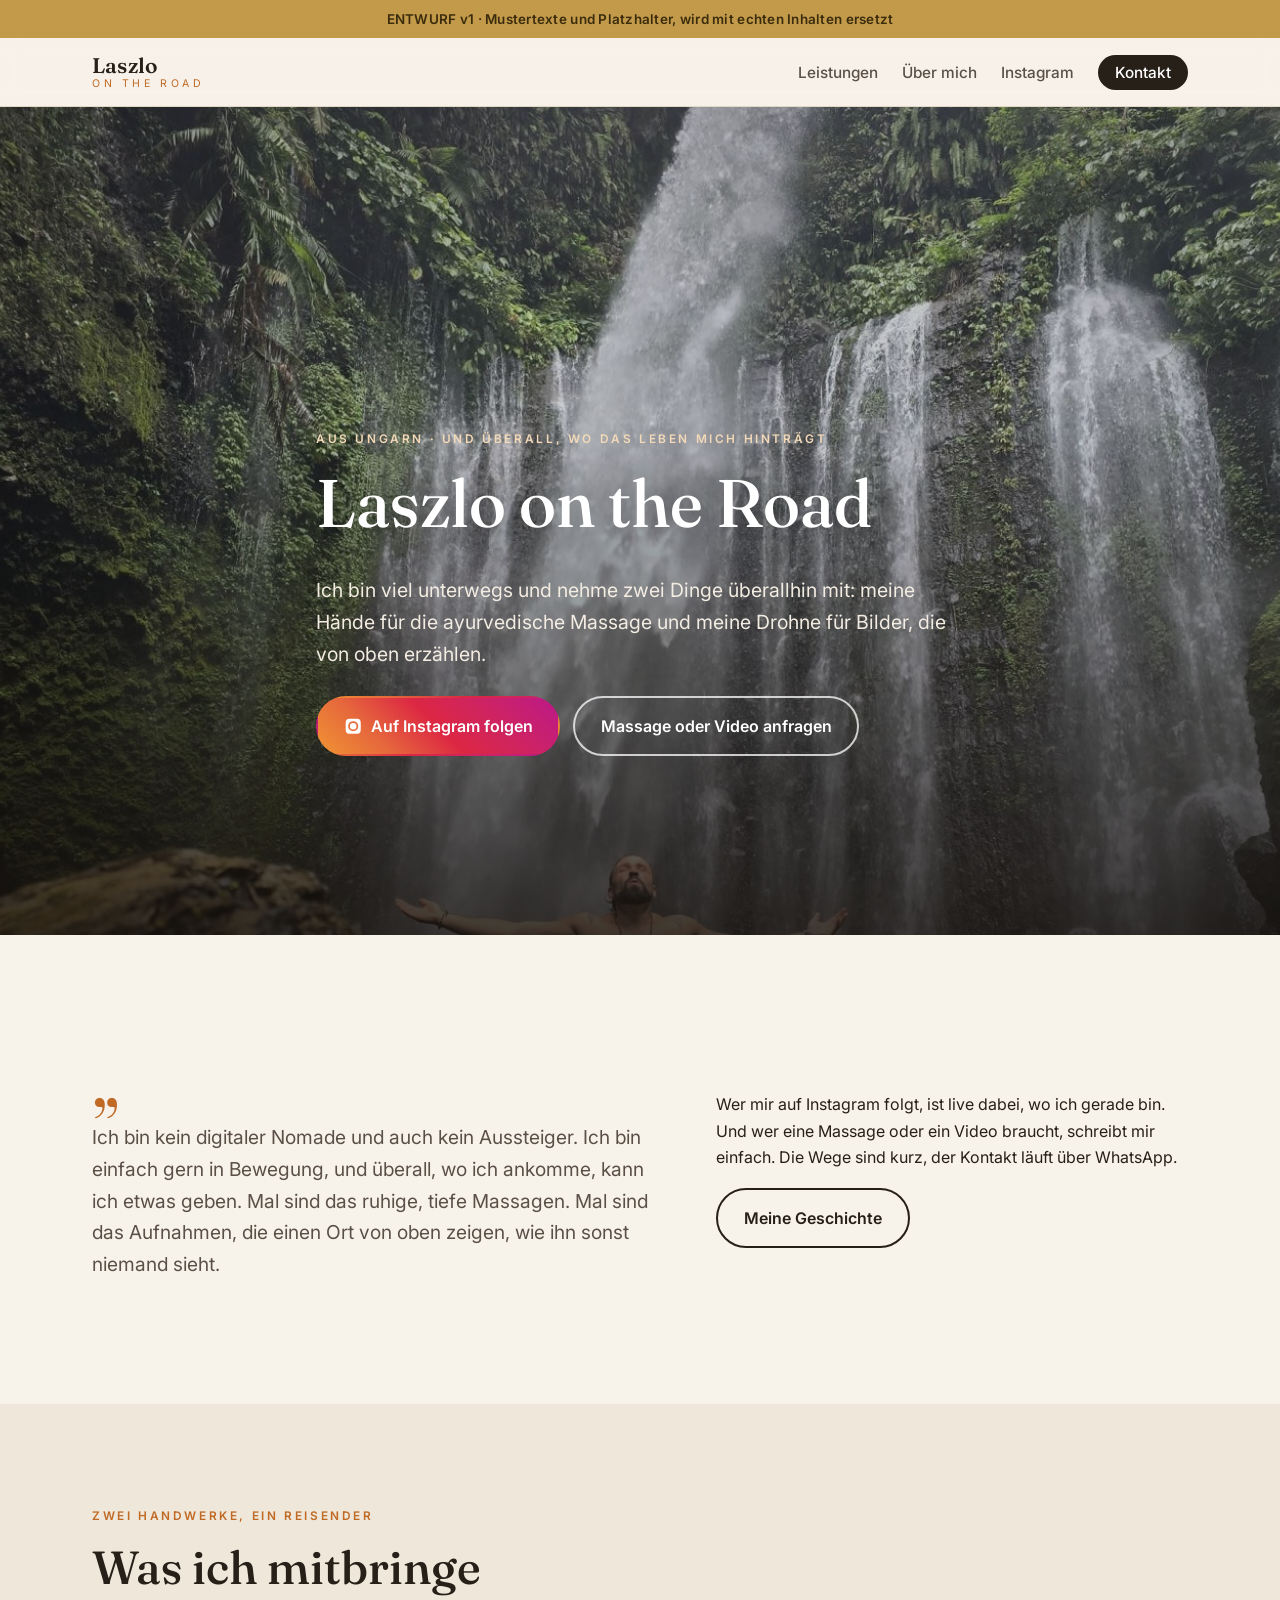
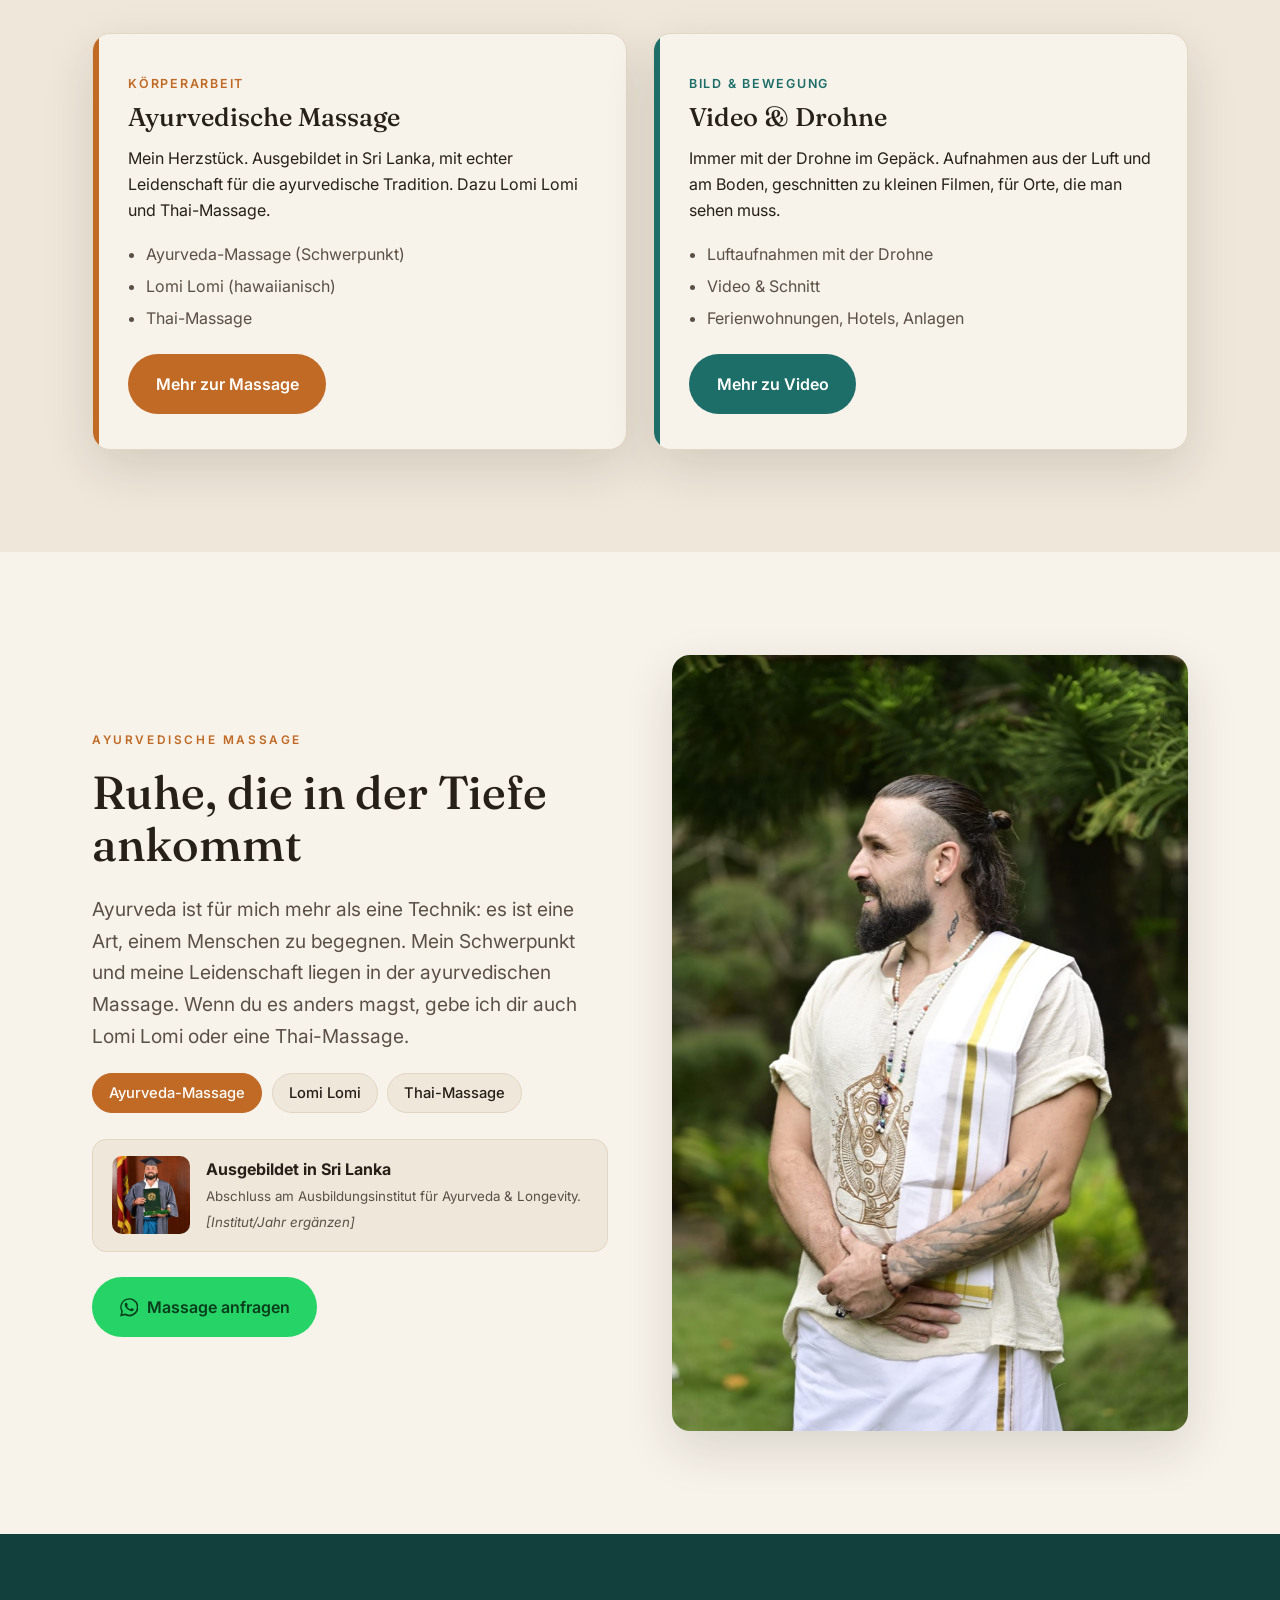
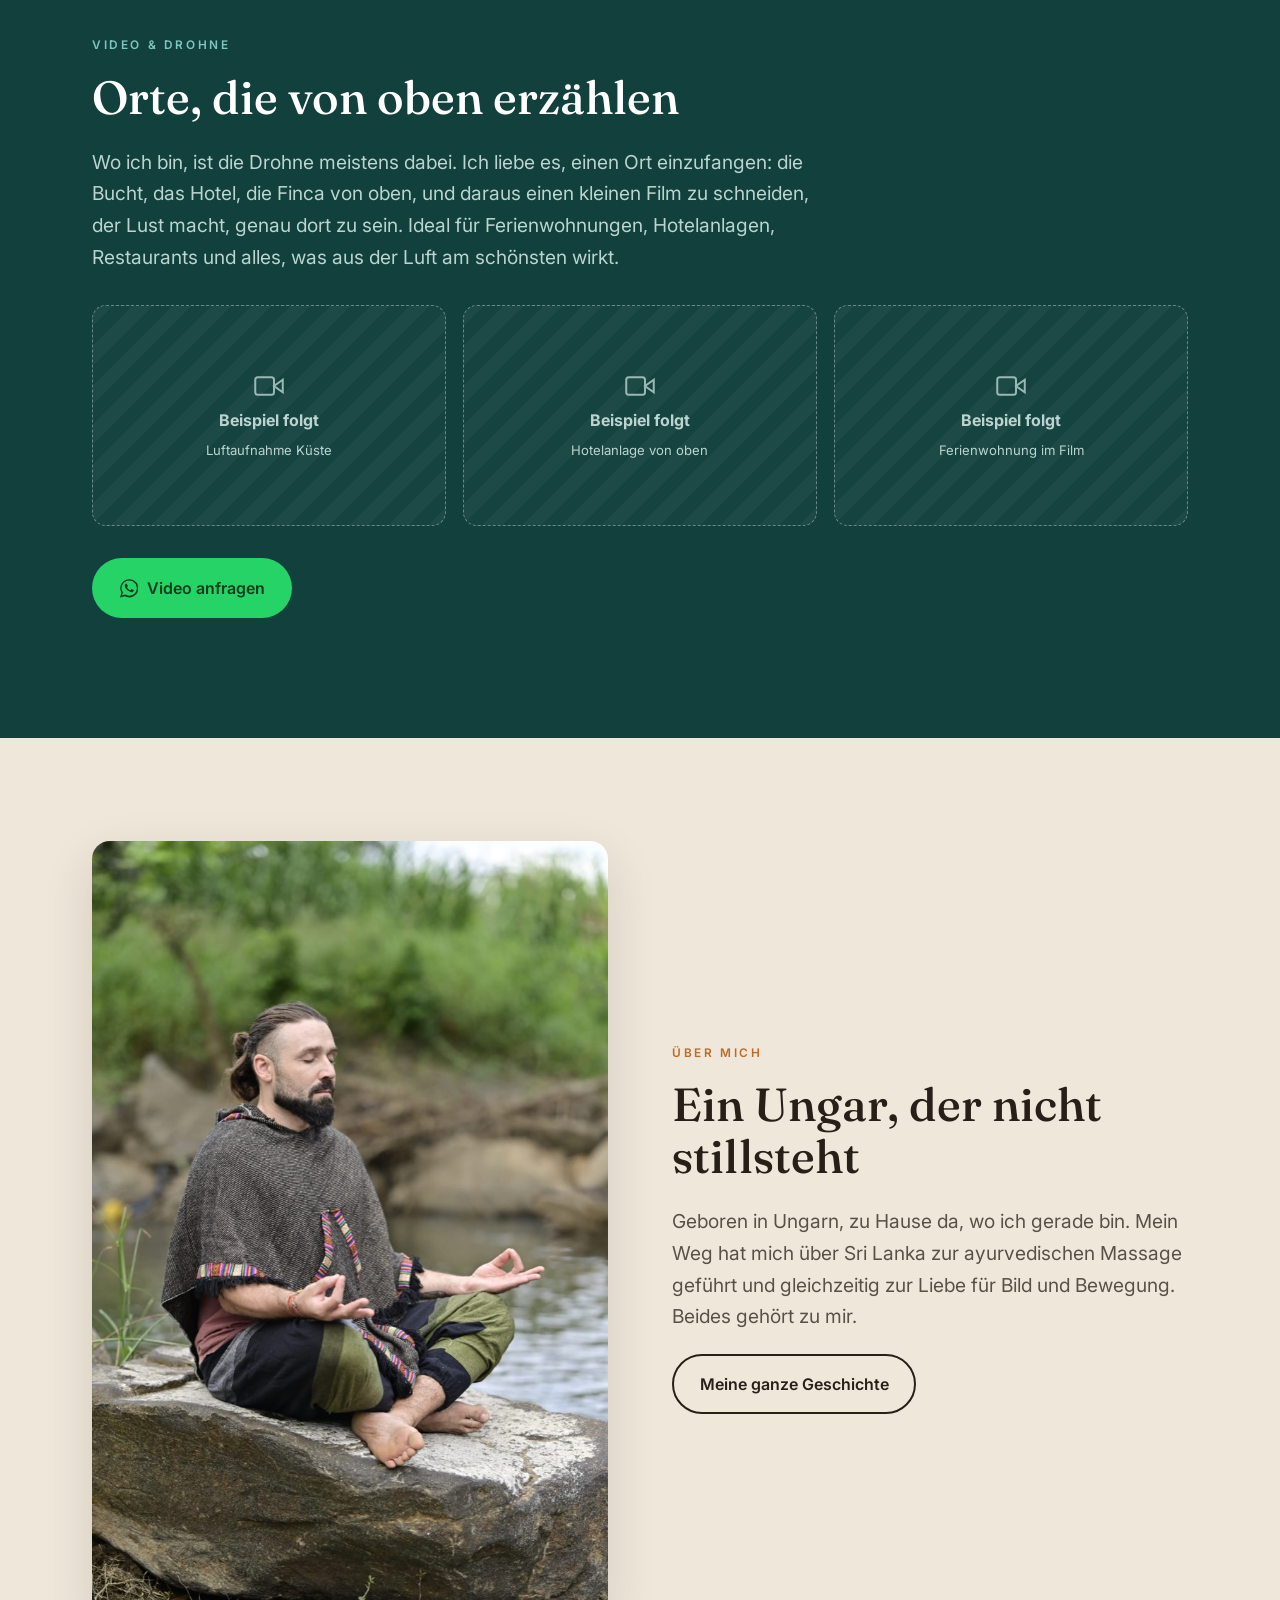
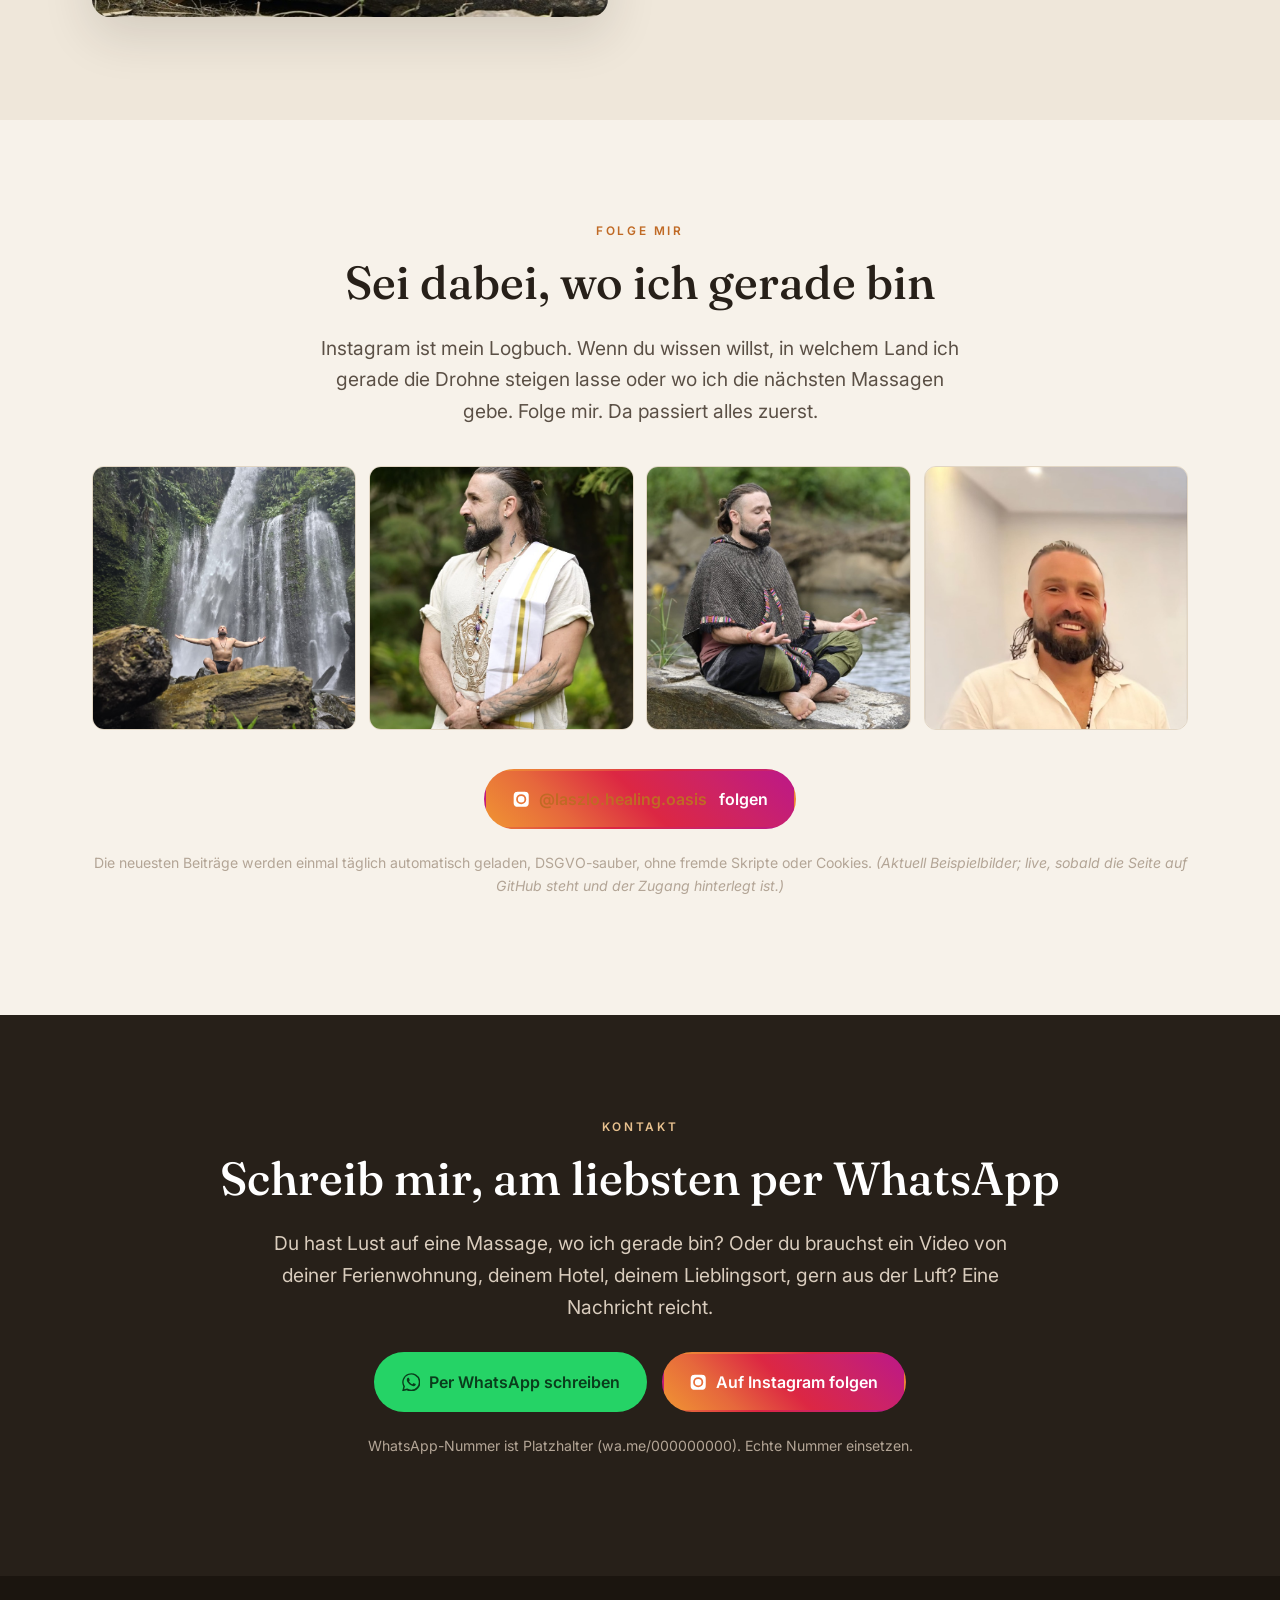
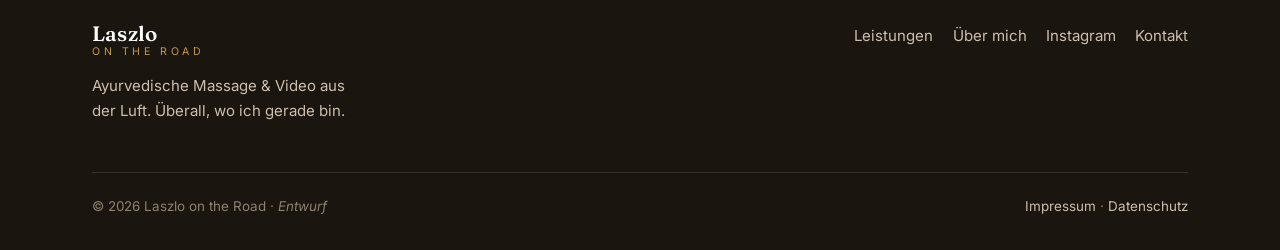
==== commit ef817bdf: "Schreibstimme: alle Gedankenstriche entfernt (Doppelpunkt/Punkt/Komma), keine Und-Satzanfaenge" ====
--- a/index.html
+++ b/index.html
@@ -3,7 +3,7 @@
 <head>
 <meta charset="UTF-8">
 <meta name="viewport" content="width=device-width, initial-scale=1.0">
-<title>Laszlo on the Road — Ayurveda-Massage & Video aus der Luft</title>
+<title>Laszlo on the Road · Ayurveda-Massage & Video aus der Luft</title>
 <meta name="description" content="Laszlo ist viel unterwegs und bringt zwei Handwerke mit: ayurvedische Massage und Video- und Drohnenaufnahmen. Wo immer er gerade ist, kannst du buchen.">
 <meta name="robots" content="noindex"><!-- Entwurf: nicht indexieren -->
 <link rel="preconnect" href="https://fonts.googleapis.com">
@@ -13,7 +13,7 @@
 </head>
 <body>
 
-<div class="draft-banner">ENTWURF v1 · Mustertexte und Platzhalter — wird mit echten Inhalten ersetzt</div>
+<div class="draft-banner">ENTWURF v1 · Mustertexte und Platzhalter, wird mit echten Inhalten ersetzt</div>
 
 <header class="site-header">
   <nav class="nav container">
@@ -53,10 +53,10 @@
   <div class="container">
     <div>
       <div class="intro-mark">„</div>
-      <p class="lead">Ich bin kein digitaler Nomade und auch kein Aussteiger. Ich bin einfach gern in Bewegung — und überall, wo ich ankomme, kann ich etwas geben. Mal sind das ruhige, tiefe Massagen. Mal sind das Aufnahmen, die einen Ort von oben zeigen, wie ihn sonst niemand sieht.</p>
+      <p class="lead">Ich bin kein digitaler Nomade und auch kein Aussteiger. Ich bin einfach gern in Bewegung, und überall, wo ich ankomme, kann ich etwas geben. Mal sind das ruhige, tiefe Massagen. Mal sind das Aufnahmen, die einen Ort von oben zeigen, wie ihn sonst niemand sieht.</p>
     </div>
     <div>
-      <p>Wer mir auf Instagram folgt, ist live dabei, wo ich gerade bin. Und wer eine Massage oder ein Video braucht, schreibt mir einfach — die Wege sind kurz, der Kontakt läuft über WhatsApp.</p>
+      <p>Wer mir auf Instagram folgt, ist live dabei, wo ich gerade bin. Und wer eine Massage oder ein Video braucht, schreibt mir einfach. Die Wege sind kurz, der Kontakt läuft über WhatsApp.</p>
       <a class="btn btn-ghost" href="ueber-mich.html">Meine Geschichte</a>
     </div>
   </div>
@@ -82,7 +82,7 @@
       <div class="pillar video">
         <span class="tag">Bild &amp; Bewegung</span>
         <h3>Video &amp; Drohne</h3>
-        <p>Immer mit der Drohne im Gepäck. Aufnahmen aus der Luft und am Boden, geschnitten zu kleinen Filmen — für Orte, die man sehen muss.</p>
+        <p>Immer mit der Drohne im Gepäck. Aufnahmen aus der Luft und am Boden, geschnitten zu kleinen Filmen, für Orte, die man sehen muss.</p>
         <ul>
           <li>Luftaufnahmen mit der Drohne</li>
           <li>Video &amp; Schnitt</li>
@@ -101,7 +101,7 @@
       <div class="media-text">
         <span class="eyebrow">Ayurvedische Massage</span>
         <h2>Ruhe, die in der Tiefe ankommt</h2>
-        <p class="lead">Ayurveda ist für mich mehr als eine Technik — es ist eine Art, einem Menschen zu begegnen. Mein Schwerpunkt und meine Leidenschaft liegen in der ayurvedischen Massage. Wenn du es anders magst, gebe ich dir auch Lomi Lomi oder eine Thai-Massage.</p>
+        <p class="lead">Ayurveda ist für mich mehr als eine Technik: es ist eine Art, einem Menschen zu begegnen. Mein Schwerpunkt und meine Leidenschaft liegen in der ayurvedischen Massage. Wenn du es anders magst, gebe ich dir auch Lomi Lomi oder eine Thai-Massage.</p>
         <div class="treatments">
           <span class="chip lead-chip">Ayurveda-Massage</span>
           <span class="chip">Lomi Lomi</span>
@@ -133,7 +133,7 @@
   <div class="container">
     <span class="eyebrow">Video &amp; Drohne</span>
     <h2>Orte, die von oben erzählen</h2>
-    <p class="lead">Wo ich bin, ist die Drohne meistens dabei. Ich liebe es, einen Ort einzufangen — die Bucht, das Hotel, die Finca von oben — und daraus einen kleinen Film zu schneiden, der Lust macht, genau dort zu sein. Ideal für Ferienwohnungen, Hotelanlagen, Restaurants und alles, was aus der Luft am schönsten wirkt.</p>
+    <p class="lead">Wo ich bin, ist die Drohne meistens dabei. Ich liebe es, einen Ort einzufangen: die Bucht, das Hotel, die Finca von oben, und daraus einen kleinen Film zu schneiden, der Lust macht, genau dort zu sein. Ideal für Ferienwohnungen, Hotelanlagen, Restaurants und alles, was aus der Luft am schönsten wirkt.</p>
     <div class="examples">
       <div class="example">
         <svg viewBox="0 0 24 24" fill="none" stroke="currentColor" stroke-width="1.6"><path d="M23 7l-7 5 7 5V7z"/><rect x="1" y="5" width="15" height="14" rx="2"/></svg>
@@ -183,7 +183,7 @@
     <div class="ig-head">
       <span class="eyebrow">Folge mir</span>
       <h2>Sei dabei, wo ich gerade bin</h2>
-      <p class="lead" style="margin:0 auto">Instagram ist mein Logbuch. Wenn du wissen willst, in welchem Land ich gerade die Drohne steigen lasse oder wo ich die nächsten Massagen gebe — folge mir. Da passiert alles zuerst.</p>
+      <p class="lead" style="margin:0 auto">Instagram ist mein Logbuch. Wenn du wissen willst, in welchem Land ich gerade die Drohne steigen lasse oder wo ich die nächsten Massagen gebe. Folge mir. Da passiert alles zuerst.</p>
     </div>
     <div class="ig-grid" id="ig-grid">
       <!-- Fallback-Kacheln: werden bei vorhandener data/instagram.json durch die neuesten Posts ersetzt. -->
@@ -196,7 +196,7 @@
       <svg viewBox="0 0 24 24" fill="currentColor"><path d="M12 2.2c3.2 0 3.6 0 4.9.07 1.2.06 1.8.25 2.2.42.6.22 1 .48 1.4.9.42.4.68.8.9 1.4.17.4.36 1 .42 2.2.06 1.3.07 1.7.07 4.9s0 3.6-.07 4.9c-.06 1.2-.25 1.8-.42 2.2-.22.6-.48 1-.9 1.4-.4.42-.8.68-1.4.9-.4.17-1 .36-2.2.42-1.3.06-1.7.07-4.9.07s-3.6 0-4.9-.07c-1.2-.06-1.8-.25-2.2-.42-.6-.22-1-.48-1.4-.9-.42-.4-.68-.8-.9-1.4-.17-.4-.36-1-.42-2.2C2.2 15.6 2.2 15.2 2.2 12s0-3.6.07-4.9c.06-1.2.25-1.8.42-2.2.22-.6.48-1 .9-1.4.4-.42.8-.68 1.4-.9.4-.17 1-.36 2.2-.42C8.4 2.2 8.8 2.2 12 2.2zm0 3.2A6.6 6.6 0 1 0 18.6 12 6.6 6.6 0 0 0 12 5.4zm0 10.9A4.3 4.3 0 1 1 16.3 12 4.3 4.3 0 0 1 12 16.3zm6.8-11.2a1.54 1.54 0 1 1-1.54-1.54 1.54 1.54 0 0 1 1.54 1.54z"/></svg>
       <span class="handle">@laszlo.healing.oasis</span> &nbsp;folgen
     </a>
-    <p class="contact-note">Die neuesten Beiträge werden einmal täglich automatisch geladen — DSGVO-sauber, ohne fremde Skripte oder Cookies. <em>(Aktuell Beispielbilder; live, sobald die Seite auf GitHub steht und der Zugang hinterlegt ist.)</em></p>
+    <p class="contact-note">Die neuesten Beiträge werden einmal täglich automatisch geladen, DSGVO-sauber, ohne fremde Skripte oder Cookies. <em>(Aktuell Beispielbilder; live, sobald die Seite auf GitHub steht und der Zugang hinterlegt ist.)</em></p>
   </div>
 </section>
 
@@ -204,8 +204,8 @@
 <section class="section-contact" id="kontakt">
   <div class="container">
     <span class="eyebrow" style="color:#e7c08e">Kontakt</span>
-    <h2>Schreib mir — am liebsten per WhatsApp</h2>
-    <p class="lead">Du hast Lust auf eine Massage, wo ich gerade bin? Oder du brauchst ein Video von deiner Ferienwohnung, deinem Hotel, deinem Lieblingsort — gern aus der Luft? Eine Nachricht reicht.</p>
+    <h2>Schreib mir, am liebsten per WhatsApp</h2>
+    <p class="lead">Du hast Lust auf eine Massage, wo ich gerade bin? Oder du brauchst ein Video von deiner Ferienwohnung, deinem Hotel, deinem Lieblingsort, gern aus der Luft? Eine Nachricht reicht.</p>
     <div class="contact-actions">
       <a class="btn btn-wa" href="https://wa.me/000000000" target="_blank" rel="noopener">
         <svg viewBox="0 0 24 24" fill="currentColor"><path d="M.06 24l1.7-6.2A11.86 11.86 0 1 1 12 24a11.9 11.9 0 0 1-5.7-1.45L.06 24zM6.6 20.1l.37.22a9.86 9.86 0 0 0 5.03 1.38 9.9 9.9 0 1 0-8.4-4.65l.24.38-1 3.66 3.76-.99zM18 14.5c-.07-.12-.26-.19-.55-.33s-1.7-.84-1.97-.94-.46-.14-.65.14-.74.94-.9 1.13-.34.21-.63.07a8.1 8.1 0 0 1-2.39-1.47 9 9 0 0 1-1.65-2.06c-.17-.3 0-.46.13-.6s.3-.34.44-.51a2 2 0 0 0 .3-.5.55.55 0 0 0-.03-.52c-.07-.14-.65-1.57-.9-2.15s-.47-.48-.65-.49h-.56a1.06 1.06 0 0 0-.77.36 3.25 3.25 0 0 0-1 2.41 5.64 5.64 0 0 0 1.18 3 12.9 12.9 0 0 0 4.94 4.37 16.6 16.6 0 0 0 1.65.61 4 4 0 0 0 1.82.11 2.98 2.98 0 0 0 1.95-1.37 2.42 2.42 0 0 0 .17-1.38z"/></svg>
@@ -216,7 +216,7 @@
         Auf Instagram folgen
       </a>
     </div>
-    <p class="contact-note">WhatsApp-Nummer ist Platzhalter (wa.me/000000000) — echte Nummer einsetzen.</p>
+    <p class="contact-note">WhatsApp-Nummer ist Platzhalter (wa.me/000000000). Echte Nummer einsetzen.</p>
   </div>
 </section>
 
@@ -228,7 +228,7 @@
         <a class="brand" href="index.html" style="color:#fff">
           <b style="font-size:1.3rem">Laszlo</b><span style="color:var(--gold)">on the road</span>
         </a>
-        <p style="margin-top:1rem;max-width:30ch">Ayurvedische Massage &amp; Video aus der Luft — überall, wo ich gerade bin.</p>
+        <p style="margin-top:1rem;max-width:30ch">Ayurvedische Massage &amp; Video aus der Luft. Überall, wo ich gerade bin.</p>
       </div>
       <ul class="footer-nav">
         <li><a href="leistungen.html">Leistungen</a></li>
